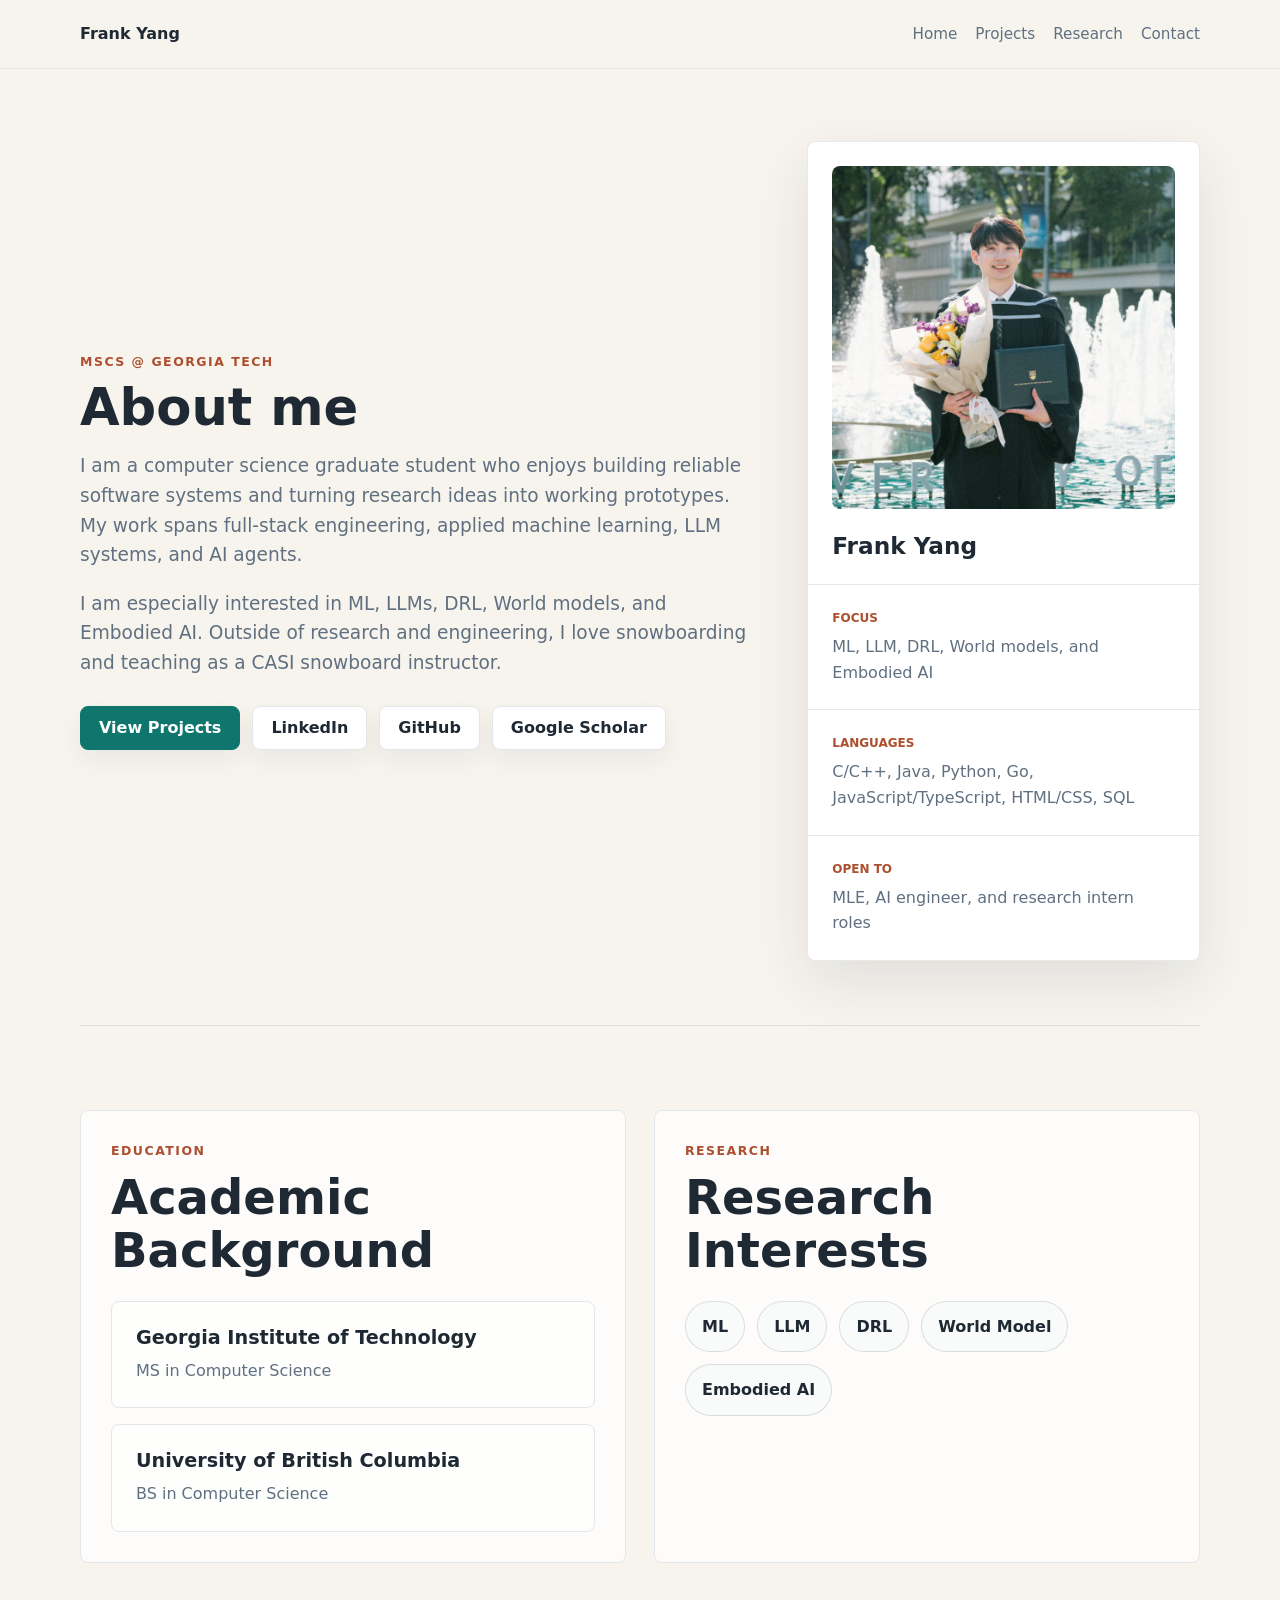
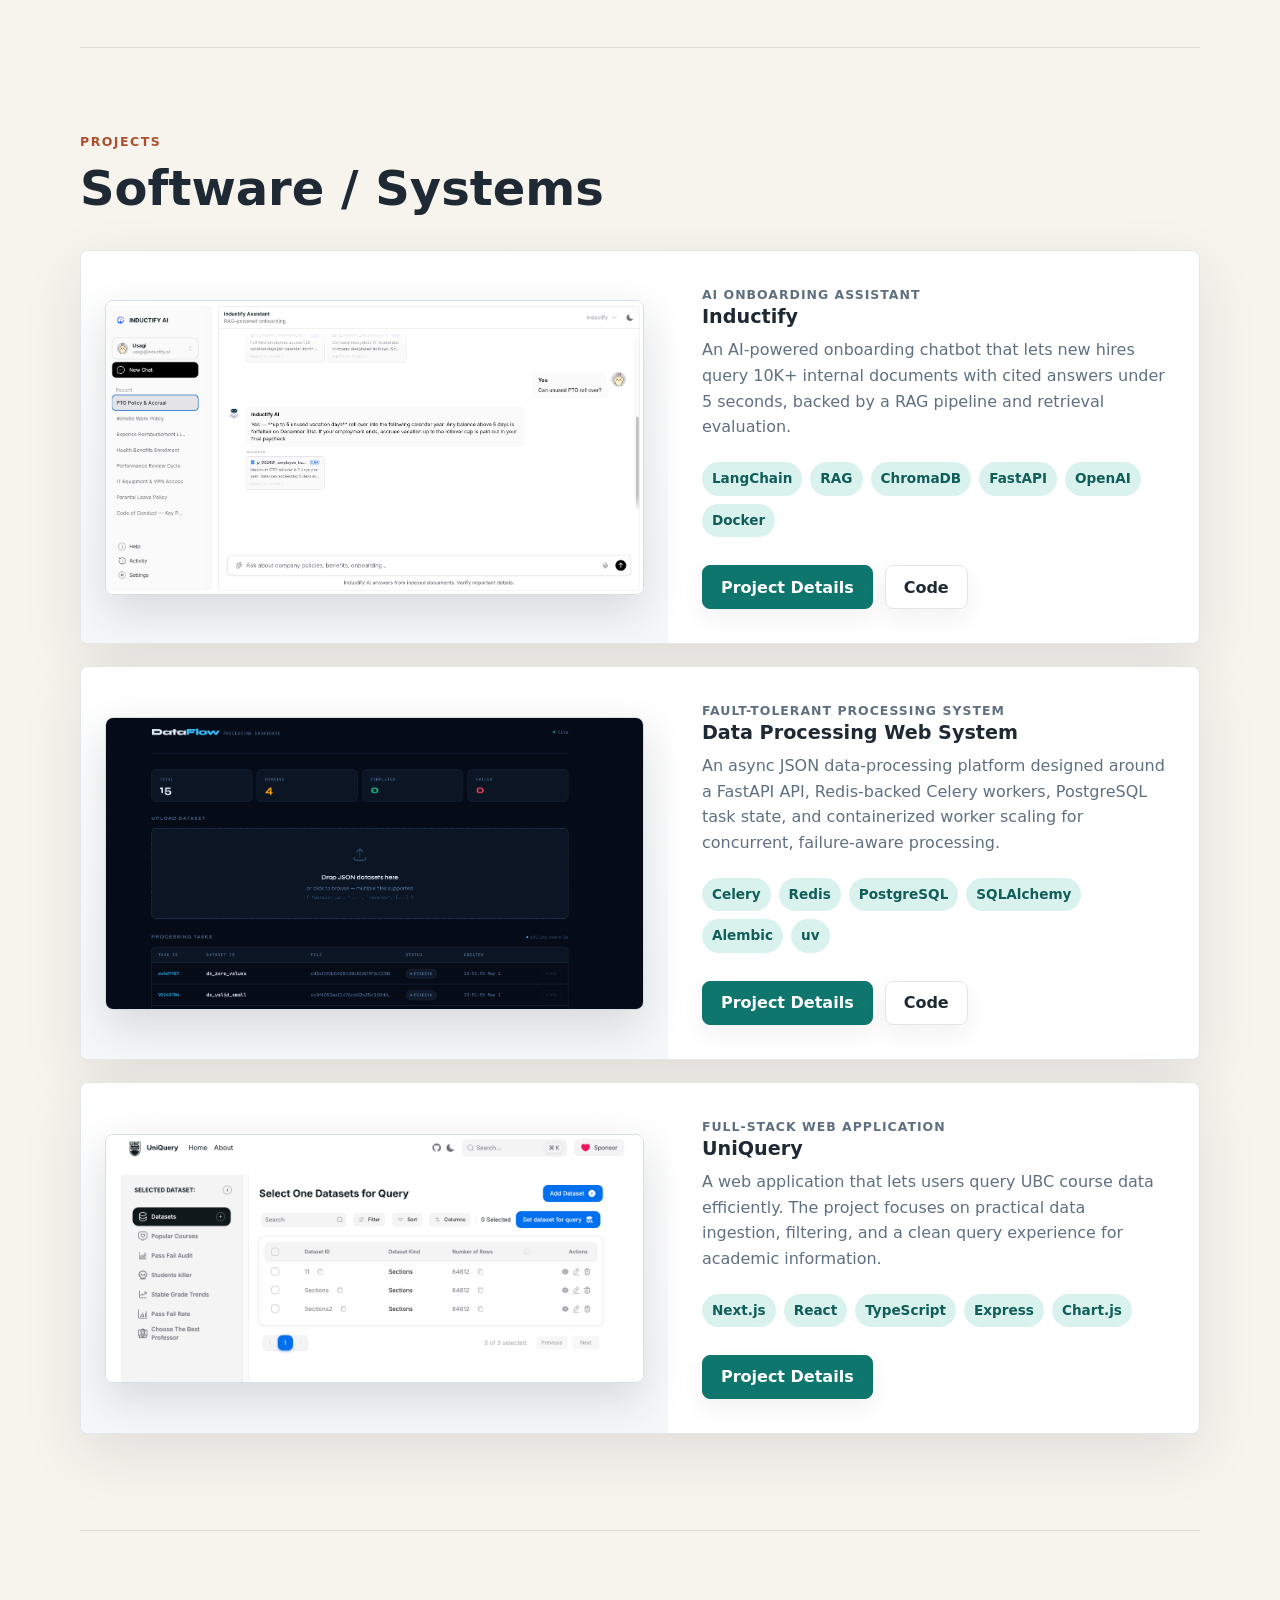
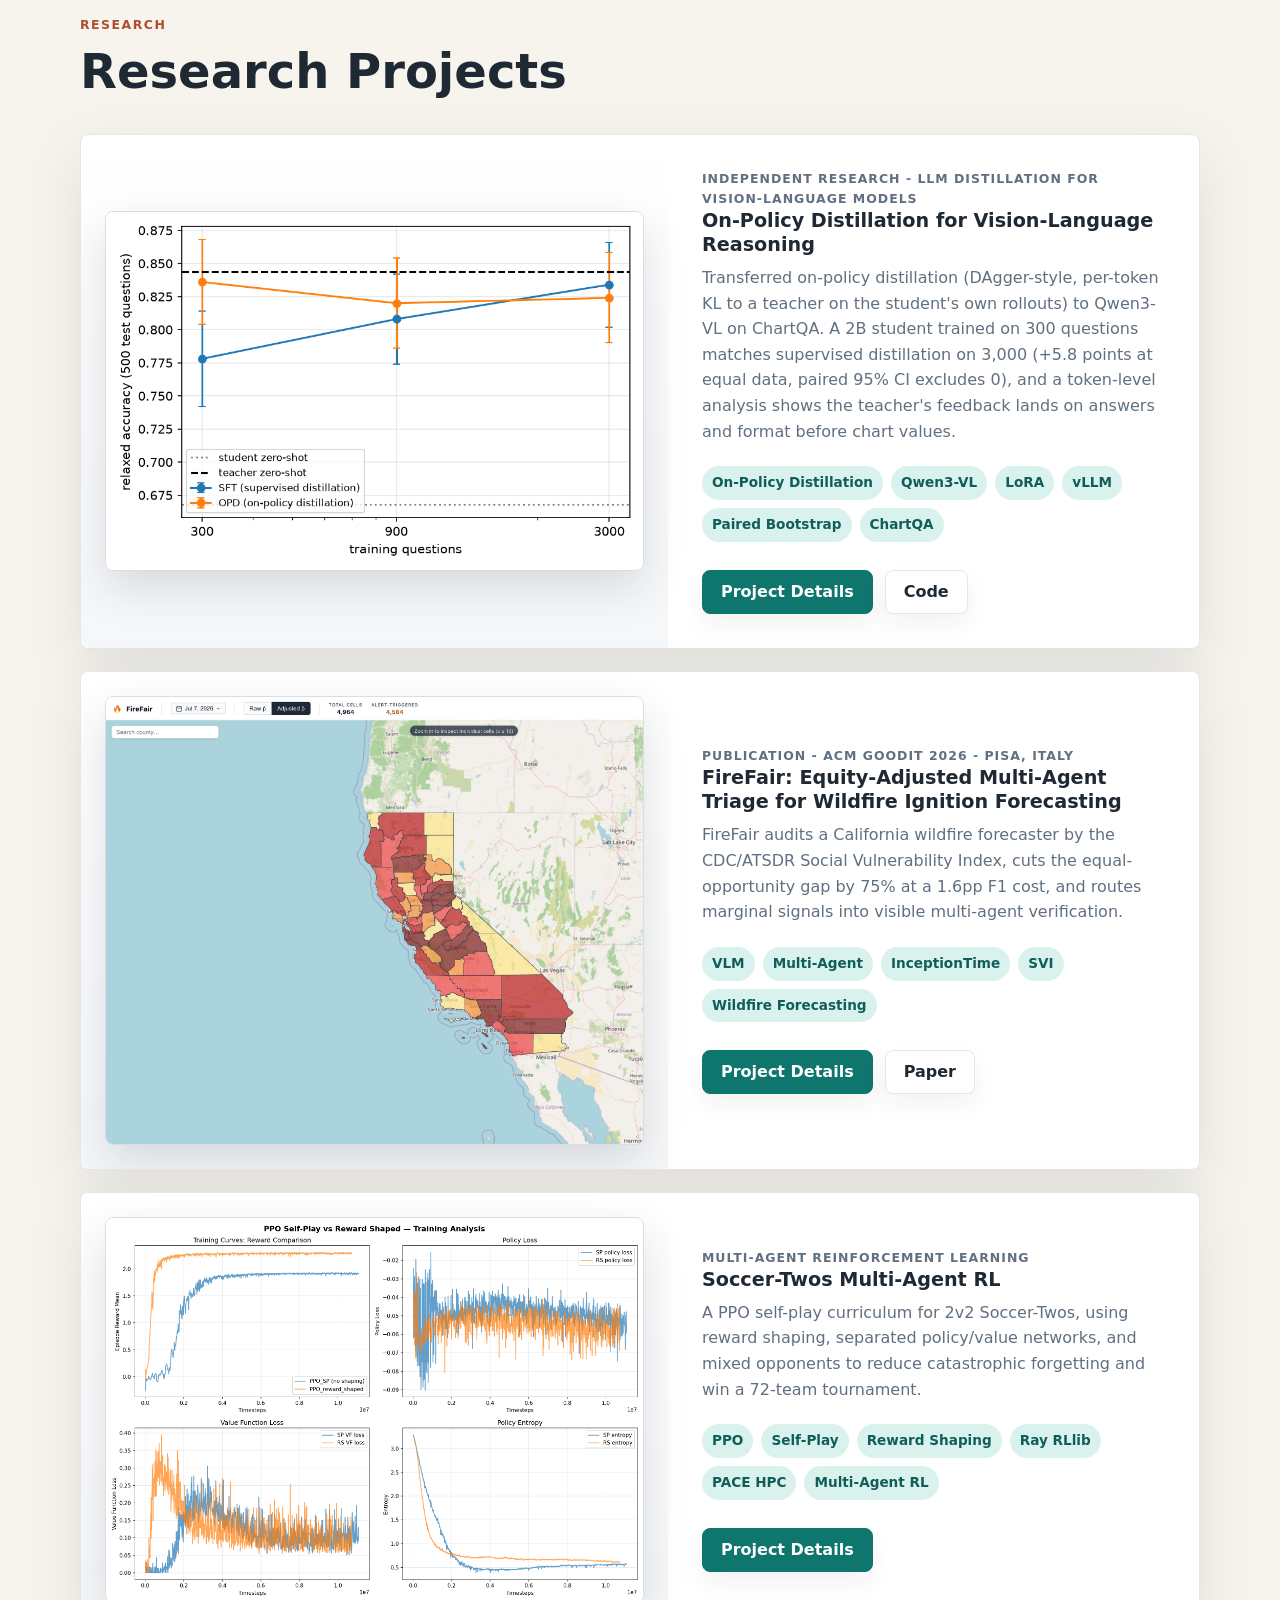
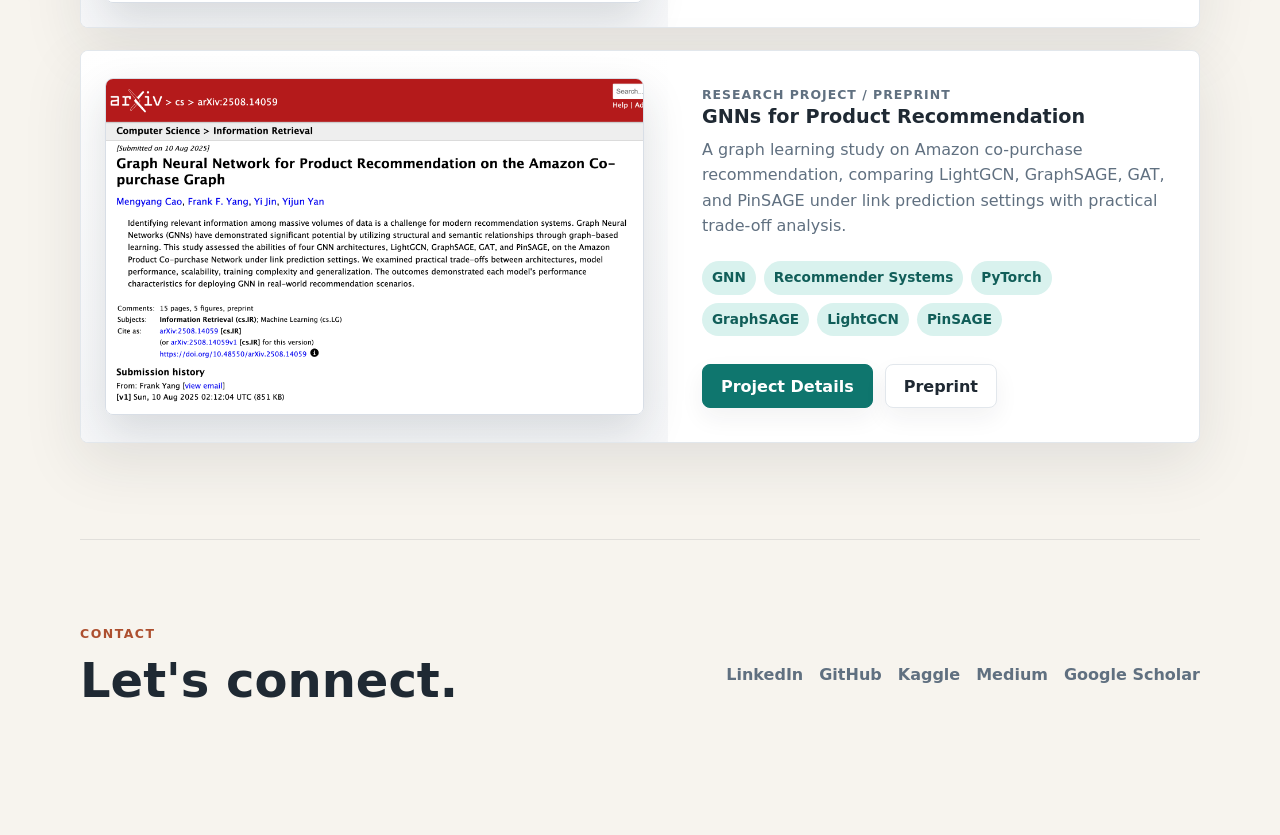
==== index.html @ e2752a64 "Add On-Policy Distillation for Vision-Language Reasoning research card" ====
<!doctype html>
<html lang="en">
  <head>
    <meta charset="utf-8">
    <meta name="viewport" content="width=device-width, initial-scale=1">
    <meta
      name="description"
      content="Frank Yang - Computer Science student, software engineer, and ML/NLP enthusiast."
    >
    <title>Frank Yang</title>
    <link rel="stylesheet" href="styles.css">
  </head>
  <body>
    <header class="site-header">
      <nav class="nav" aria-label="Main navigation">
        <a class="brand" href="#top">Frank Yang</a>
        <div class="nav-links">
          <a href="#top">Home</a>
          <a href="#projects">Projects</a>
          <a href="#research">Research</a>
          <a href="#contact">Contact</a>
        </div>
      </nav>
    </header>

    <main id="top">
      <section class="hero" aria-labelledby="hero-title">
        <div class="hero-copy">
          <p class="eyebrow">MSCS @ Georgia Tech</p>
          <h1 id="hero-title" class="about-title">About me</h1>
          <p class="hero-text">
            I am a computer science graduate student who enjoys building
            reliable software systems and turning research ideas into working
            prototypes. My work spans full-stack engineering, applied machine
            learning, LLM systems, and AI agents.
          </p>
          <p class="hero-text">
            I am especially interested in ML, LLMs, DRL, World models, and
            Embodied AI. Outside of research and engineering, I love
            snowboarding and teaching as a CASI snowboard instructor.
          </p>
          <div class="hero-actions" aria-label="Primary links">
            <a class="button primary" href="#projects">View Projects</a>
            <a class="button" href="https://www.linkedin.com/in/ffy208/">LinkedIn</a>
            <a class="button" href="https://github.com/ffy208">GitHub</a>
            <a class="button" href="https://scholar.google.com/citations?user=ZZki0VgAAAAJ&hl">Google Scholar</a>
          </div>
        </div>
        <aside class="profile-panel" aria-label="Profile summary">
          <div class="avatar-frame">
            <img src="images/avatar.jpg" alt="Portrait of Frank Yang">
          </div>
          <div class="profile-name">Frank Yang</div>
          <dl>
            <div>
              <dt>Focus</dt>
              <dd>ML, LLM, DRL, World models, and Embodied AI</dd>
            </div>
            <div>
              <dt>Languages</dt>
              <dd>C/C++, Java, Python, Go, JavaScript/TypeScript, HTML/CSS, SQL</dd>
            </div>
            <div>
              <dt>Open to</dt>
              <dd>MLE, AI engineer, and research intern roles</dd>
            </div>
          </dl>
        </aside>
      </section>

      <section id="experience" class="section credentials-grid" aria-labelledby="credentials-title">
        <div class="credential-panel">
          <p class="eyebrow">Education</p>
          <h2 id="credentials-title">Academic Background</h2>
          <div class="timeline">
            <article class="timeline-item">
              <div>
                <h3>Georgia Institute of Technology</h3>
                <p>MS in Computer Science</p>
              </div>
            </article>
            <article class="timeline-item">
              <div>
                <h3>University of British Columbia</h3>
                <p>BS in Computer Science</p>
              </div>
            </article>
          </div>
        </div>

        <div class="credential-panel">
          <p class="eyebrow">Research</p>
          <h2>Research Interests</h2>
          <ul class="interest-list" aria-label="Research interests">
            <li>ML</li>
            <li>LLM</li>
            <li>DRL</li>
            <li>World Model</li>
            <li>Embodied AI</li>
          </ul>
        </div>
      </section>

      <section id="projects" class="section projects-section" aria-labelledby="projects-title">
        <div class="section-heading">
          <p class="eyebrow">Projects</p>
          <h2 id="projects-title">Software / Systems</h2>
        </div>

        <div class="project-group">
          <article class="project-card">
            <div class="project-media">
              <img
                src="assets/projects/Inductify/Inductify_2.png"
                alt="Inductify AI assistant answering an employee PTO question with cited sources"
                width="2994"
                height="1638"
              >
            </div>
            <div class="project-content">
              <p class="project-type">AI onboarding assistant</p>
              <h3>Inductify</h3>
              <p>
                An AI-powered onboarding chatbot that lets new hires query 10K+
                internal documents with cited answers under 5 seconds, backed by a
                RAG pipeline and retrieval evaluation.
              </p>
              <ul class="tag-list" aria-label="Technologies used">
                <li>LangChain</li>
                <li>RAG</li>
                <li>ChromaDB</li>
                <li>FastAPI</li>
                <li>OpenAI</li>
                <li>Docker</li>
              </ul>
              <div class="project-links">
                <a class="button primary" href="assets/projects/Inductify/index.html">Project Details</a>
                <a class="button" href="https://github.com/ffy208/Inductify">Code</a>
              </div>
            </div>
          </article>

          <article class="project-card">
            <div class="project-media">
              <img
                src="assets/projects/DataProcessingWebSystem/DataProcessingWebSystem_1.png"
                alt="Data Processing Web System dashboard showing upload and task processing state"
                width="2710"
                height="1470"
              >
            </div>
            <div class="project-content">
              <p class="project-type">Fault-tolerant processing system</p>
              <h3>Data Processing Web System</h3>
              <p>
                An async JSON data-processing platform designed around a
                FastAPI API, Redis-backed Celery workers, PostgreSQL task state,
                and containerized worker scaling for concurrent, failure-aware
                processing.
              </p>
              <ul class="tag-list" aria-label="Technologies used">
                <li>Celery</li>
                <li>Redis</li>
                <li>PostgreSQL</li>
                <li>SQLAlchemy</li>
                <li>Alembic</li>
                <li>uv</li>
              </ul>
              <div class="project-links">
                <a class="button primary" href="assets/projects/DataProcessingWebSystem/index.html">Project Details</a>
                <a class="button" href="https://github.com/ffy208/DataProcessingWebSystem">Code</a>
              </div>
            </div>
          </article>

          <article class="project-card">
            <div class="project-media">
              <img
                src="assets/projects/UniQuery/Uniquery_Select_Dataset.png"
                alt="UniQuery dataset selection screen with sidebar, table, and action controls"
                width="2540"
                height="1168"
              >
            </div>
            <div class="project-content">
              <p class="project-type">Full-stack web application</p>
              <h3>UniQuery</h3>
              <p>
                A web application that lets users query UBC course data
                efficiently. The project focuses on practical data ingestion,
                filtering, and a clean query experience for academic information.
              </p>
              <ul class="tag-list" aria-label="Technologies used">
                <li>Next.js</li>
                <li>React</li>
                <li>TypeScript</li>
                <li>Express</li>
                <li>Chart.js</li>
              </ul>
              <div class="project-links">
                <a class="button primary" href="assets/projects/UniQuery/index.html">Project Details</a>
              </div>
            </div>
          </article>
        </div>
      </section>

      <section id="research" class="section projects-section" aria-labelledby="research-title">
        <div class="section-heading">
          <p class="eyebrow">Research</p>
          <h2 id="research-title">Research Projects</h2>
        </div>

        <div class="project-group">
          <article class="project-card">
            <div class="project-media">
              <img
                src="assets/projects/VLM-OPD/data_efficiency.png"
                alt="Accuracy versus training questions for supervised and on-policy distillation of a vision-language model"
                width="900"
                height="600"
              >
            </div>
            <div class="project-content">
              <p class="project-type">Independent research - LLM distillation for vision-language models</p>
              <h3>On-Policy Distillation for Vision-Language Reasoning</h3>
              <p>
                Transferred on-policy distillation (DAgger-style, per-token KL to
                a teacher on the student's own rollouts) to Qwen3-VL on ChartQA.
                A 2B student trained on 300 questions matches supervised
                distillation on 3,000 (+5.8 points at equal data, paired 95% CI
                excludes 0), and a token-level analysis shows the teacher's
                feedback lands on answers and format before chart values.
              </p>
              <ul class="tag-list" aria-label="Research methods used">
                <li>On-Policy Distillation</li>
                <li>Qwen3-VL</li>
                <li>LoRA</li>
                <li>vLLM</li>
                <li>Paired Bootstrap</li>
                <li>ChartQA</li>
              </ul>
              <div class="project-links">
                <a class="button primary" href="https://ffy208.github.io/On-Policy-Distillation-for-Vision-Language-Reasoning/">Project Details</a>
                <a class="button" href="https://github.com/ffy208/On-Policy-Distillation-for-Vision-Language-Reasoning">Code</a>
              </div>
            </div>
          </article>

          <article class="project-card">
            <div class="project-media">
              <img
                src="assets/projects/FireFair/shot-statewide.webp"
                alt="FireFair statewide California dashboard showing equity-adjusted wildfire ignition risk"
                width="1920"
                height="1600"
              >
            </div>
            <div class="project-content">
              <p class="project-type">Publication - ACM GoodIT 2026 - Pisa, Italy</p>
              <h3>FireFair: Equity-Adjusted Multi-Agent Triage for Wildfire Ignition Forecasting</h3>
              <p>
                FireFair audits a California wildfire forecaster by the
                CDC/ATSDR Social Vulnerability Index, cuts the
                equal-opportunity gap by 75% at a 1.6pp F1 cost, and routes
                marginal signals into visible multi-agent verification.
              </p>
              <ul class="tag-list" aria-label="Research methods used">
                <li>VLM</li>
                <li>Multi-Agent</li>
                <li>InceptionTime</li>
                <li>SVI</li>
                <li>Wildfire Forecasting</li>
              </ul>
              <div class="project-links">
                <a class="button primary" href="https://fire-fair.github.io/">Project Details</a>
                <a class="button" href="https://doi.org/10.1145/3794786.3830751">Paper</a>
              </div>
            </div>
          </article>

          <article class="project-card">
            <div class="project-media">
              <img
                src="assets/projects/Soccer-Twos-RL/training_analysis.png"
                alt="PPO self-play and reward shaping training analysis for Soccer-Twos"
                width="2100"
                height="1500"
              >
            </div>
            <div class="project-content">
              <p class="project-type">Multi-agent reinforcement learning</p>
              <h3>Soccer-Twos Multi-Agent RL</h3>
              <p>
                A PPO self-play curriculum for 2v2 Soccer-Twos, using reward
                shaping, separated policy/value networks, and mixed opponents to
                reduce catastrophic forgetting and win a 72-team tournament.
              </p>
              <ul class="tag-list" aria-label="Research methods used">
                <li>PPO</li>
                <li>Self-Play</li>
                <li>Reward Shaping</li>
                <li>Ray RLlib</li>
                <li>PACE HPC</li>
                <li>Multi-Agent RL</li>
              </ul>
              <div class="project-links">
                <a class="button primary" href="assets/projects/Soccer-Twos-RL/index.html">Project Details</a>
              </div>
            </div>
          </article>

          <article class="project-card">
            <div class="project-media">
              <img
                src="assets/projects/GNN-Recommendation/GNN_arxiv.png"
                alt="arXiv preprint page for GNN product recommendation research"
                width="2986"
                height="1064"
              >
            </div>
            <div class="project-content">
              <p class="project-type">Research project / preprint</p>
              <h3>GNNs for Product Recommendation</h3>
              <p>
                A graph learning study on Amazon co-purchase recommendation,
                comparing LightGCN, GraphSAGE, GAT, and PinSAGE under link
                prediction settings with practical trade-off analysis.
              </p>
              <ul class="tag-list" aria-label="Research methods used">
                <li>GNN</li>
                <li>Recommender Systems</li>
                <li>PyTorch</li>
                <li>GraphSAGE</li>
                <li>LightGCN</li>
                <li>PinSAGE</li>
              </ul>
              <div class="project-links">
                <a class="button primary" href="assets/projects/GNN-Recommendation/index.html">Project Details</a>
                <a class="button" href="https://arxiv.org/abs/2508.14059">Preprint</a>
              </div>
            </div>
          </article>

        </div>
      </section>

      <section id="contact" class="section contact-section" aria-labelledby="contact-title">
        <div>
          <p class="eyebrow">Contact</p>
          <h2 id="contact-title">Let's connect.</h2>
        </div>
        <div class="contact-links">
          <a href="https://www.linkedin.com/in/ffy208/">LinkedIn</a>
          <a href="https://github.com/ffy208">GitHub</a>
          <a href="https://www.kaggle.com/ffy208">Kaggle</a>
          <a href="https://medium.com/@frankyang.cc">Medium</a>
          <a href="https://scholar.google.com/citations?user=ZZki0VgAAAAJ&hl">Google Scholar</a>
        </div>
      </section>
    </main>
  </body>
</html>
---- styles.css ----
:root {
  --bg: #f7f4ee;
  --surface: #ffffff;
  --surface-soft: #f3f5f7;
  --ink: #1f2933;
  --muted: #607080;
  --line: #e2e7ec;
  --accent: #0f766e;
  --accent-dark: #115e59;
  --accent-soft: #d9f2ee;
  --rust: #ad4f2f;
  --shadow: 0 20px 60px rgba(31, 41, 51, 0.1);
}

* {
  box-sizing: border-box;
}

html {
  scroll-behavior: smooth;
}

body {
  margin: 0;
  color: var(--ink);
  background: var(--bg);
  font-family: Inter, ui-sans-serif, system-ui, -apple-system, BlinkMacSystemFont, "Segoe UI", sans-serif;
  line-height: 1.6;
}

a {
  color: inherit;
  text-decoration: none;
}

img {
  display: block;
  max-width: 100%;
}

.site-header {
  position: sticky;
  top: 0;
  z-index: 10;
  border-bottom: 1px solid rgba(31, 41, 51, 0.08);
  background: rgba(247, 244, 238, 0.9);
  backdrop-filter: blur(18px);
}

.nav {
  display: flex;
  align-items: center;
  justify-content: space-between;
  width: min(1120px, calc(100% - 32px));
  min-height: 68px;
  margin: 0 auto;
  gap: 20px;
}

.brand {
  font-weight: 800;
  letter-spacing: 0;
}

.nav-links {
  display: flex;
  flex-wrap: wrap;
  justify-content: flex-end;
  gap: 18px;
  color: var(--muted);
  font-size: 0.95rem;
}

.nav-links a:hover,
.contact-links a:hover {
  color: var(--accent-dark);
}

.hero {
  display: grid;
  grid-template-columns: minmax(0, 1.4fr) minmax(280px, 0.8fr);
  align-items: center;
  gap: 40px;
  width: min(1120px, calc(100% - 32px));
  min-height: calc(100vh - 68px);
  margin: 0 auto;
  padding: 72px 0 64px;
}

.hero-copy {
  max-width: 760px;
}

.eyebrow {
  margin: 0 0 10px;
  color: var(--rust);
  font-size: 0.78rem;
  font-weight: 800;
  letter-spacing: 0.12em;
  text-transform: uppercase;
}

h1,
h2,
h3,
p {
  margin-top: 0;
}

h1 {
  margin-bottom: 22px;
  font-size: clamp(3.5rem, 8vw, 7.5rem);
  line-height: 0.95;
  letter-spacing: 0;
}

.about-title {
  margin-bottom: 18px;
  font-size: clamp(1.9rem, 4vw, 3.2rem);
  line-height: 1;
}

h2 {
  margin-bottom: 18px;
  font-size: clamp(1.8rem, 4vw, 3rem);
  line-height: 1.1;
  letter-spacing: 0;
}

h3 {
  margin-bottom: 8px;
  font-size: 1.2rem;
  line-height: 1.25;
}

.hero-text {
  max-width: 680px;
  color: var(--muted);
  font-size: 1.16rem;
}

.hero-actions,
.project-links {
  display: flex;
  flex-wrap: wrap;
  gap: 12px;
  margin-top: 28px;
}

.button {
  display: inline-flex;
  align-items: center;
  justify-content: center;
  min-height: 44px;
  padding: 0 18px;
  border: 1px solid var(--line);
  border-radius: 8px;
  background: var(--surface);
  color: var(--ink);
  font-weight: 700;
  box-shadow: 0 10px 24px rgba(31, 41, 51, 0.06);
}

.button:hover {
  border-color: var(--accent);
}

.button.primary {
  border-color: var(--accent);
  background: var(--accent);
  color: #ffffff;
}

.button.primary:hover {
  background: var(--accent-dark);
}

.profile-panel {
  overflow: hidden;
  border: 1px solid rgba(31, 41, 51, 0.1);
  border-radius: 8px;
  background: var(--surface);
  box-shadow: var(--shadow);
}

.avatar-frame {
  padding: 24px 24px 0;
}

.avatar-frame img {
  width: 100%;
  aspect-ratio: 1 / 1;
  border-radius: 8px;
  object-fit: cover;
  object-position: center;
}

.profile-name {
  padding: 18px 24px 20px;
  color: var(--ink);
  font-size: 1.45rem;
  font-weight: 900;
  letter-spacing: 0;
  border-bottom: 1px solid var(--line);
}

.profile-panel dl {
  margin: 0;
}

.profile-panel dl > div {
  padding: 24px;
  border-bottom: 1px solid var(--line);
}

.profile-panel dl > div:last-child {
  border-bottom: 0;
}

.profile-panel dt {
  margin-bottom: 6px;
  color: var(--rust);
  font-size: 0.75rem;
  font-weight: 800;
  text-transform: uppercase;
}

.profile-panel dd {
  margin: 0;
  color: var(--muted);
}

.section {
  width: min(1120px, calc(100% - 32px));
  margin: 0 auto;
  padding: 84px 0;
  border-top: 1px solid rgba(31, 41, 51, 0.1);
}

.section-heading {
  max-width: 780px;
  margin-bottom: 34px;
}

.section-body {
  display: grid;
  grid-template-columns: repeat(2, minmax(0, 1fr));
  gap: 28px;
  color: var(--muted);
  font-size: 1.04rem;
}

.split {
  display: grid;
  grid-template-columns: 0.8fr 1.2fr;
  gap: 42px;
}

.credentials-grid {
  display: grid;
  grid-template-columns: repeat(2, minmax(0, 1fr));
  gap: 28px;
  align-items: stretch;
}

.credential-panel {
  padding: 30px;
  border: 1px solid var(--line);
  border-radius: 8px;
  background: rgba(255, 255, 255, 0.72);
}

.credential-panel h2 {
  margin-bottom: 24px;
}

.timeline,
.interest-grid {
  display: grid;
  gap: 16px;
}

.interest-list {
  display: flex;
  flex-wrap: wrap;
  gap: 12px;
  padding: 0;
  margin: 0;
  list-style: none;
}

.interest-list li {
  padding: 12px 16px;
  border: 1px solid rgba(31, 41, 51, 0.14);
  border-radius: 999px;
  color: var(--ink);
  background: rgba(248, 250, 252, 0.78);
  font-weight: 700;
}

.timeline-item,
.interest-grid article {
  padding: 24px;
  border: 1px solid var(--line);
  border-radius: 8px;
  background: rgba(255, 255, 255, 0.64);
}

.timeline-item {
  display: flex;
  align-items: flex-start;
  justify-content: space-between;
  gap: 20px;
}

.timeline-item p,
.interest-grid p,
.project-content p {
  margin-bottom: 0;
  color: var(--muted);
}

.timeline-item a {
  color: var(--accent-dark);
  font-weight: 700;
  white-space: nowrap;
}

.projects-section {
  padding-bottom: 96px;
}

.project-group {
  margin-top: 36px;
}

.project-group:first-of-type {
  margin-top: 0;
}

.project-group-title {
  margin: 0 0 14px;
  color: var(--ink);
  font-size: 0.92rem;
  font-weight: 900;
  letter-spacing: 0.08em;
  text-transform: uppercase;
}

.project-card {
  display: grid;
  grid-template-columns: minmax(0, 1.05fr) minmax(280px, 0.95fr);
  overflow: hidden;
  margin-top: 22px;
  border: 1px solid var(--line);
  border-radius: 8px;
  background: var(--surface);
  box-shadow: var(--shadow);
}

.project-card.muted {
  box-shadow: none;
}

.project-media {
  display: grid;
  place-items: center;
  min-height: 320px;
  padding: 24px;
  background:
    linear-gradient(180deg, #ffffff 0%, #f6f7f9 100%);
}

.project-media img {
  width: 100%;
  height: auto;
  border: 1px solid #d8dee6;
  border-radius: 8px;
  box-shadow: 0 18px 44px rgba(31, 41, 51, 0.14);
}

.project-media.placeholder {
  display: grid;
  place-items: center;
  min-height: 280px;
  color: var(--muted);
  font-weight: 800;
}

.project-content {
  display: flex;
  flex-direction: column;
  justify-content: center;
  padding: 34px;
}

.project-type {
  margin-bottom: 8px;
  color: var(--rust);
  font-size: 0.78rem;
  font-weight: 800;
  letter-spacing: 0.08em;
  text-transform: uppercase;
}

.tag-list {
  display: flex;
  flex-wrap: wrap;
  gap: 8px;
  padding: 0;
  margin: 22px 0 0;
  list-style: none;
}

.tag-list li {
  padding: 6px 10px;
  border-radius: 999px;
  background: var(--accent-soft);
  color: var(--accent-dark);
  font-size: 0.85rem;
  font-weight: 700;
}

.contact-section {
  display: flex;
  align-items: center;
  justify-content: space-between;
  gap: 32px;
  padding-bottom: 110px;
}

.contact-links {
  display: flex;
  flex-wrap: wrap;
  justify-content: flex-end;
  gap: 16px;
  color: var(--muted);
  font-weight: 800;
}

@media (max-width: 820px) {
  .nav {
    align-items: flex-start;
    flex-direction: column;
    padding: 16px 0;
  }

  .nav-links {
    justify-content: flex-start;
  }

  .hero,
  .split,
  .credentials-grid,
  .project-card,
  .section-body {
    grid-template-columns: 1fr;
  }

  .hero {
    min-height: auto;
    padding-top: 56px;
  }

  h1 {
    font-size: clamp(3rem, 18vw, 5rem);
  }

  .timeline-item,
  .contact-section {
    align-items: flex-start;
    flex-direction: column;
  }

  .timeline-item a {
    white-space: normal;
  }

  .contact-links {
    justify-content: flex-start;
  }
}

@media (max-width: 520px) {
  .hero-actions,
  .project-links {
    flex-direction: column;
  }

  .button {
    width: 100%;
  }

  .section {
    padding: 64px 0;
  }

  .project-content {
    padding: 24px;
  }
}
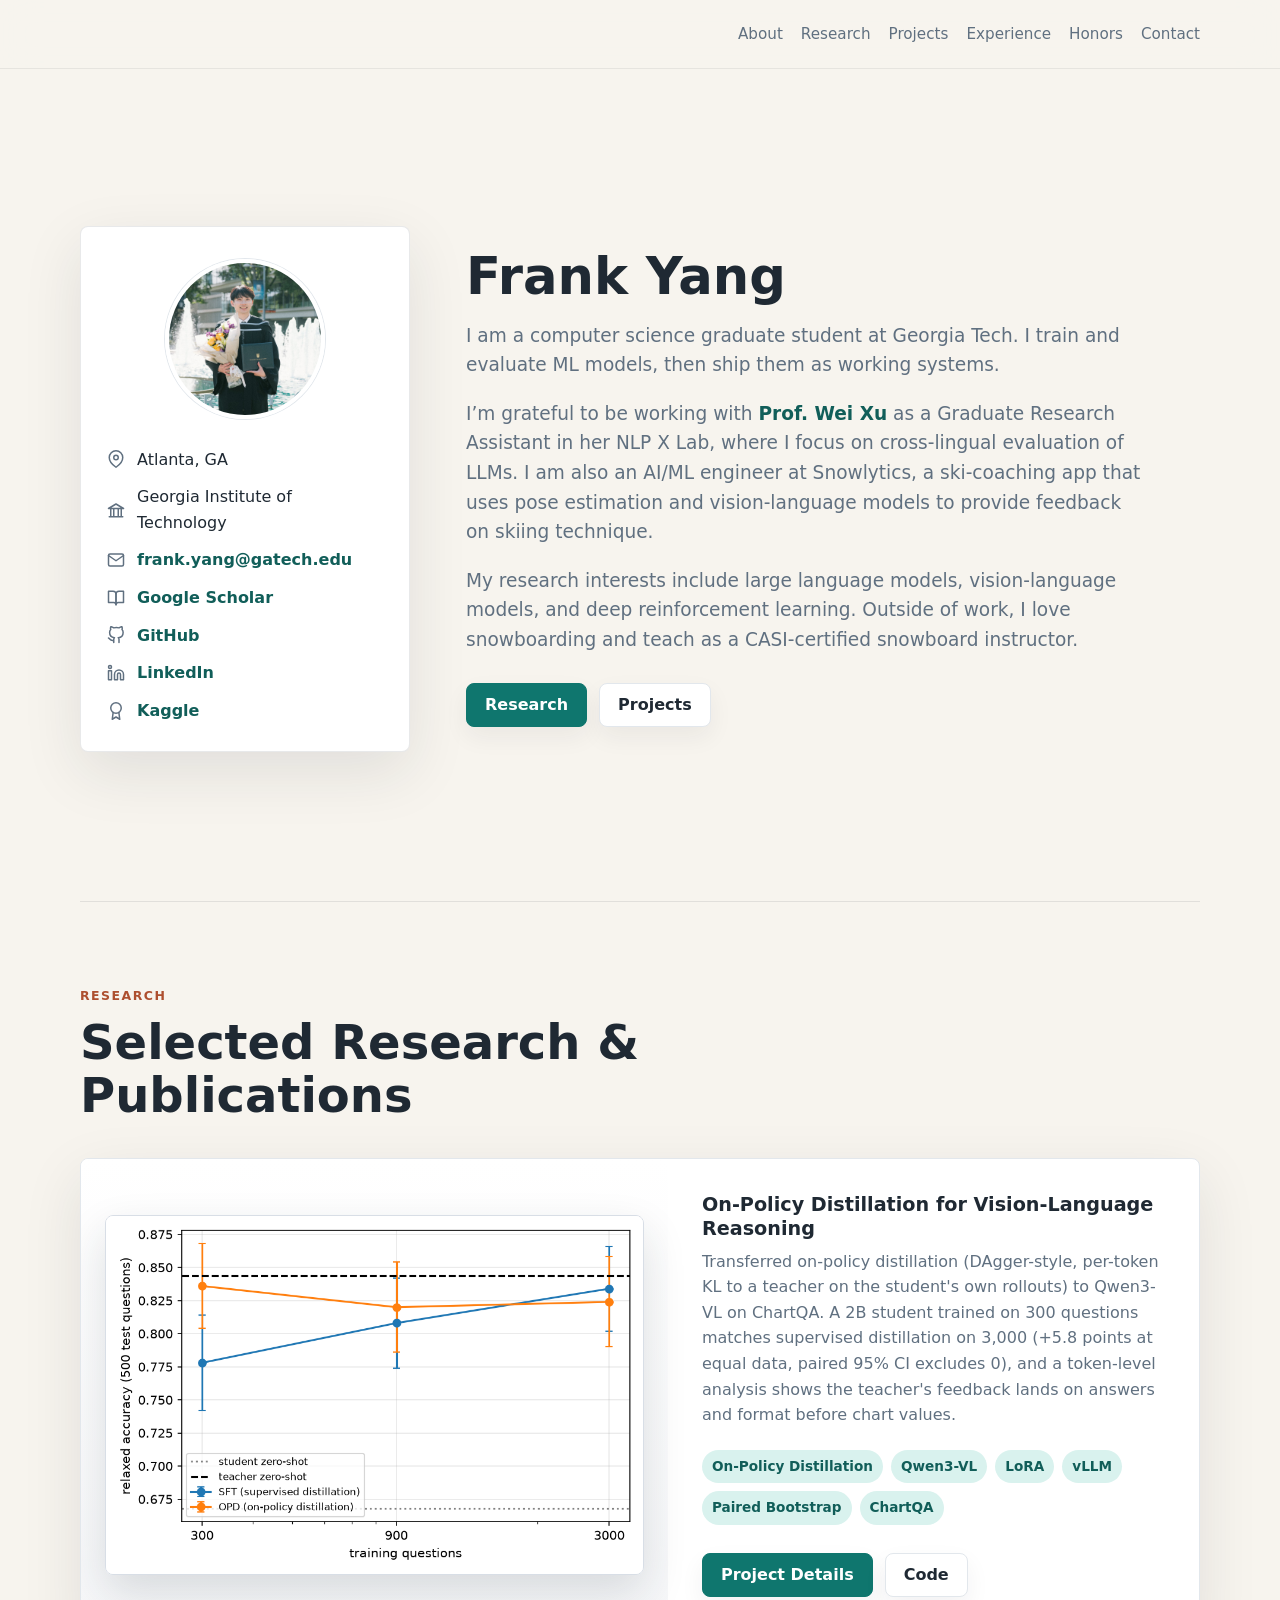
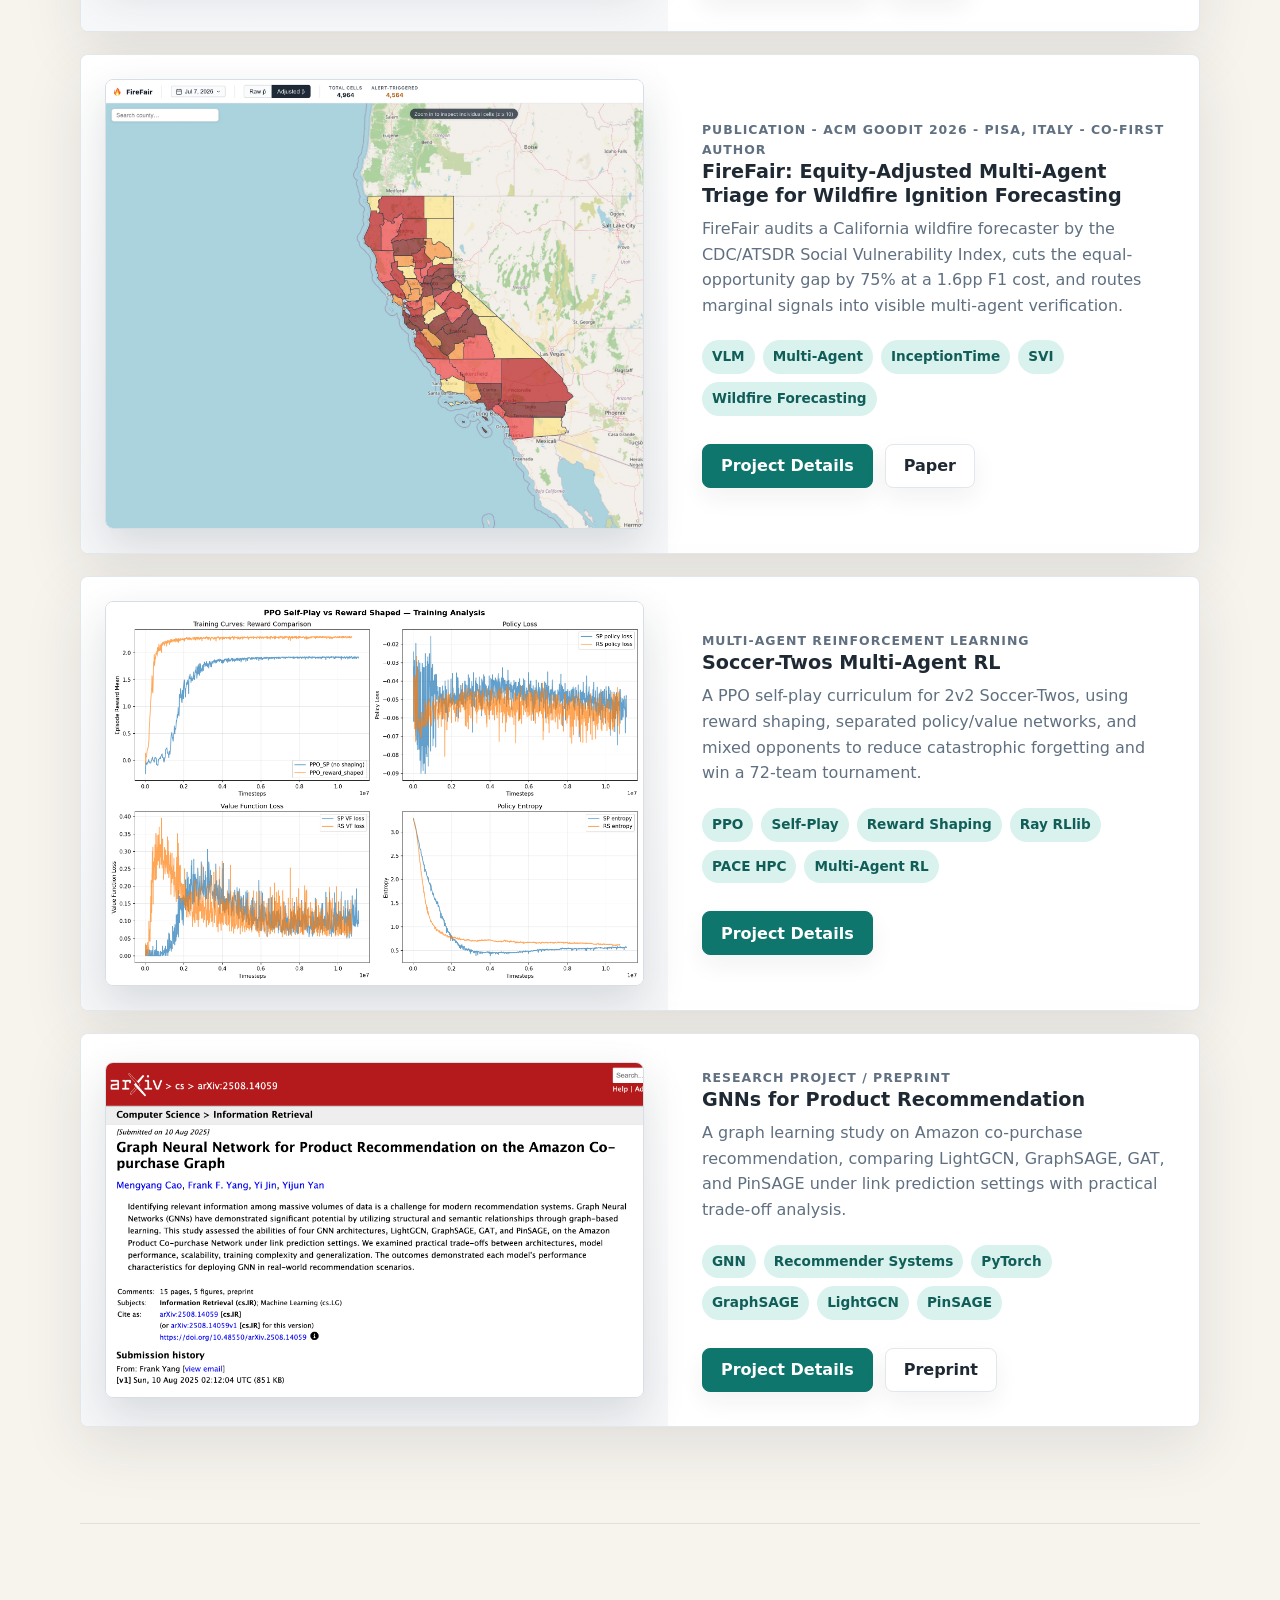
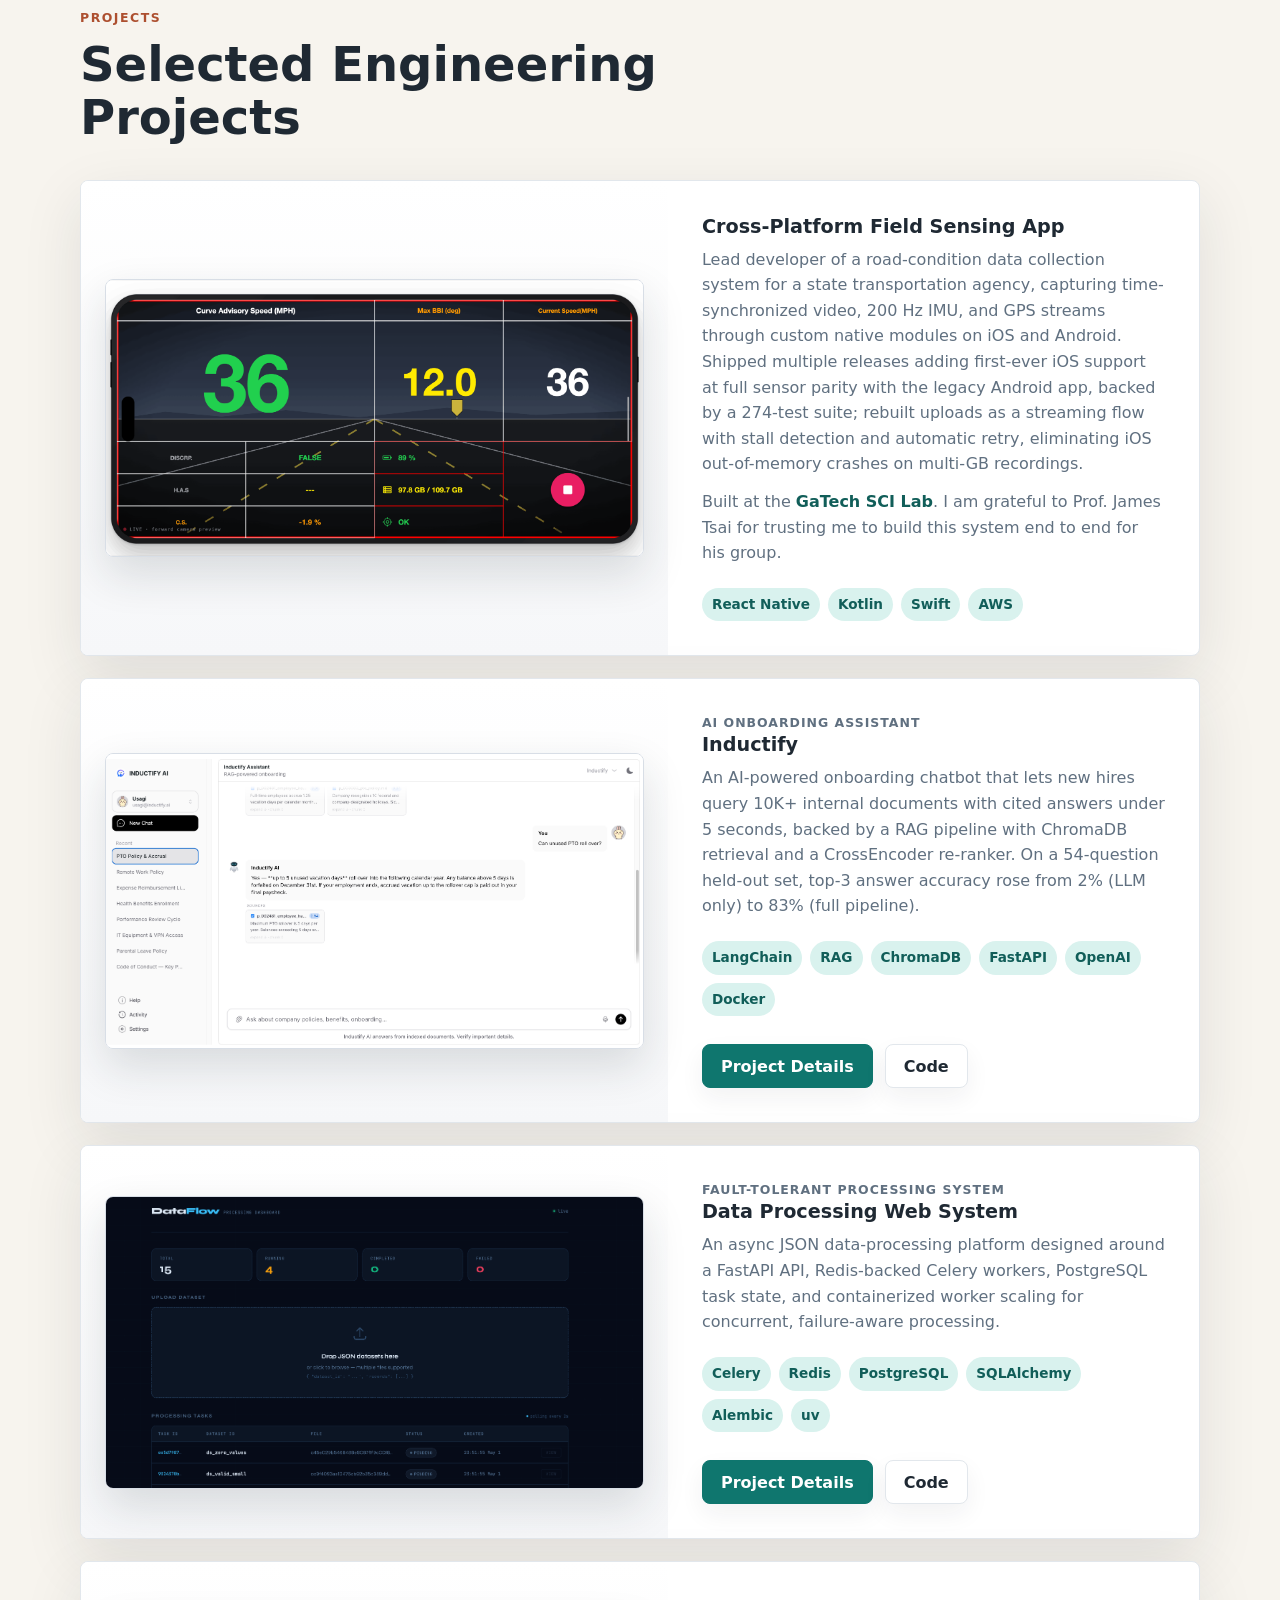
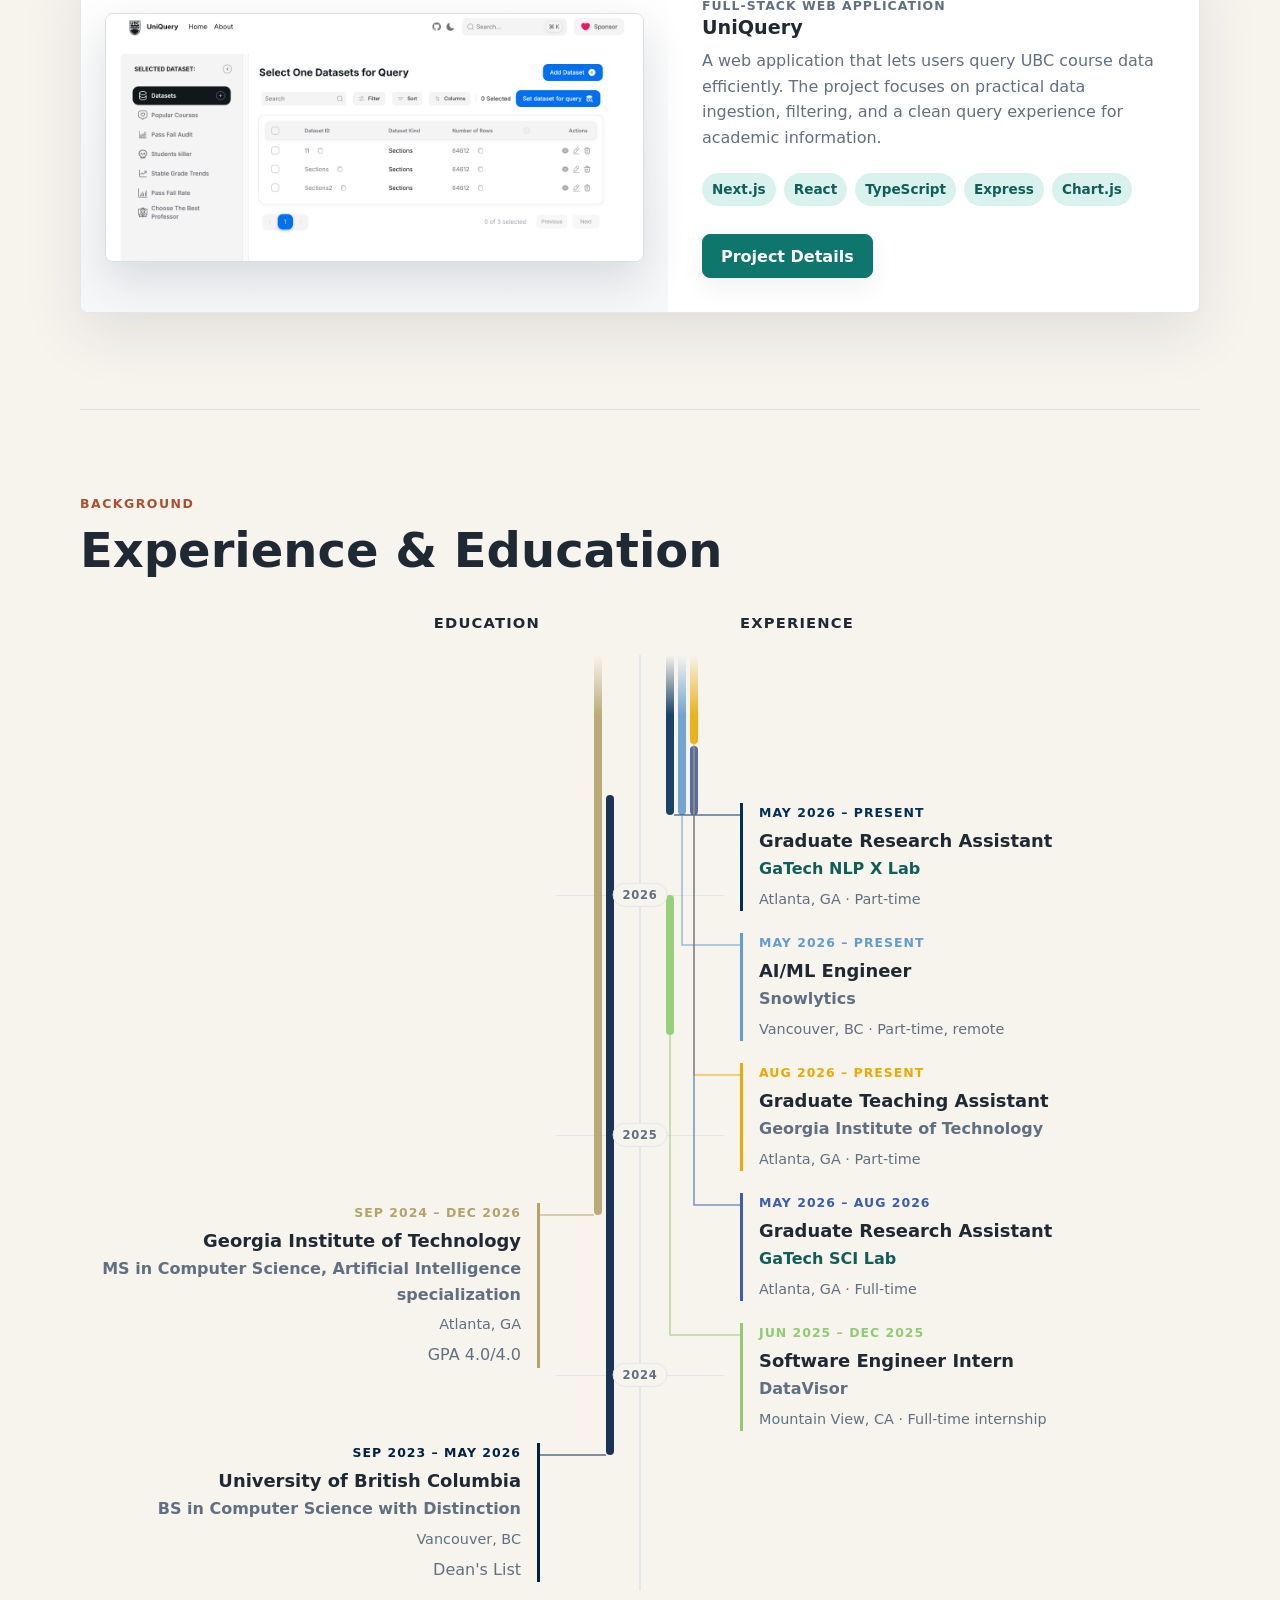
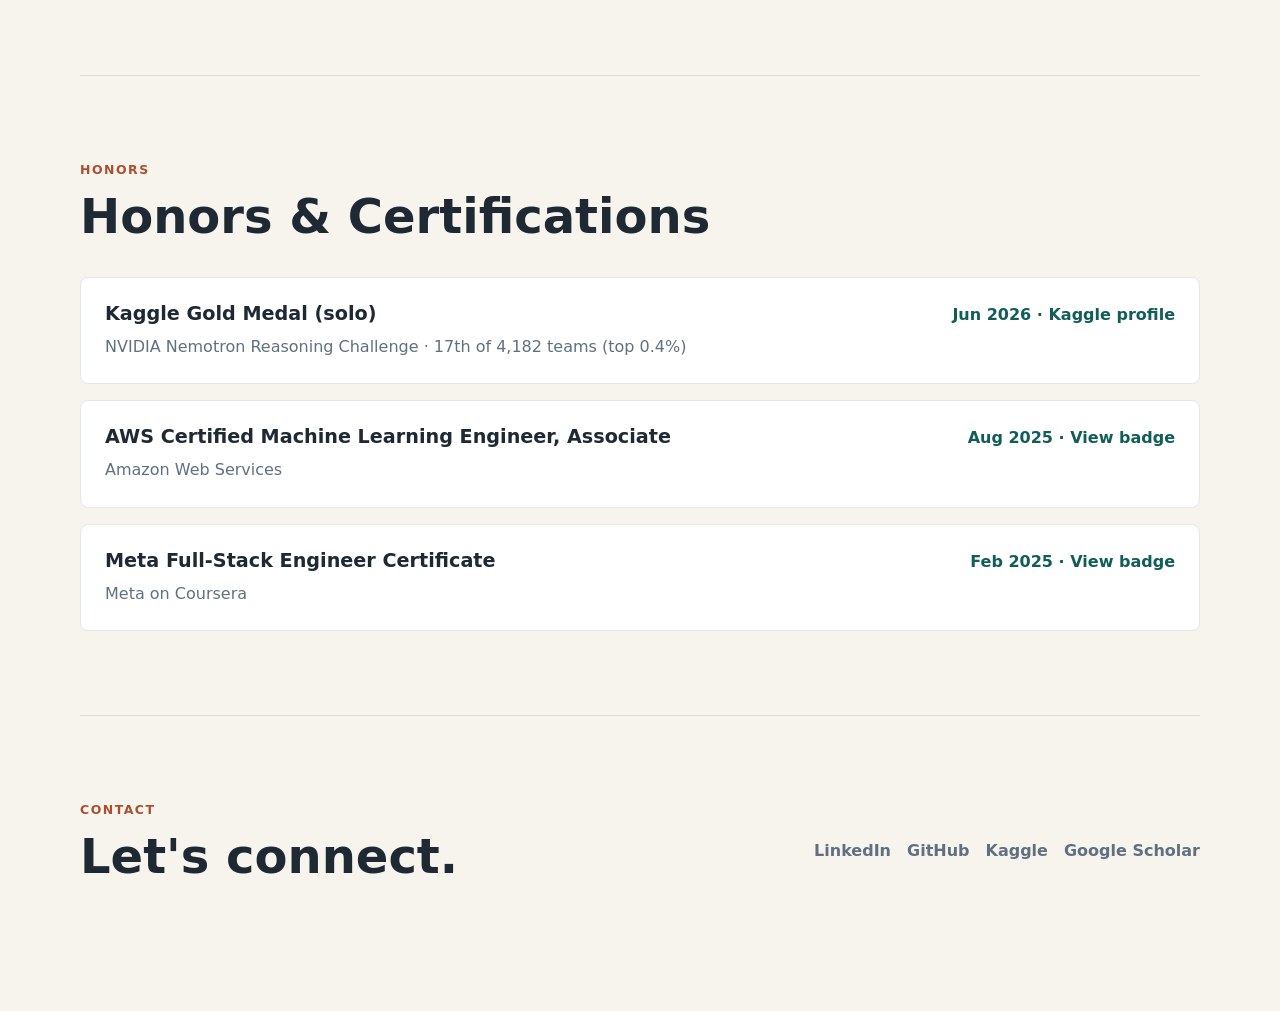
==== commit 8817a745: "feat(site): restructure homepage with experience timeline and new sections - Reorder sections: About" ====
--- a/index.html
+++ b/index.html
@@ -5,7 +5,7 @@
     <meta name="viewport" content="width=device-width, initial-scale=1">
     <meta
       name="description"
-      content="Frank Yang - Computer Science student, software engineer, and ML/NLP enthusiast."
+      content="Frank Yang - MS CS student at Georgia Tech working on LLM evaluation, vision-language models, and ML systems."
     >
     <title>Frank Yang</title>
     <link rel="stylesheet" href="styles.css">
@@ -13,11 +13,12 @@
   <body>
     <header class="site-header">
       <nav class="nav" aria-label="Main navigation">
-        <a class="brand" href="#top">Frank Yang</a>
         <div class="nav-links">
-          <a href="#top">Home</a>
+          <a href="#top">About</a>
+          <a href="#research">Research</a>
           <a href="#projects">Projects</a>
-          <a href="#research">Research</a>
+          <a href="#experience">Experience</a>
+          <a href="#honors">Honors</a>
           <a href="#contact">Contact</a>
         </div>
       </nav>
@@ -26,88 +27,228 @@
     <main id="top">
       <section class="hero" aria-labelledby="hero-title">
         <div class="hero-copy">
-          <p class="eyebrow">MSCS @ Georgia Tech</p>
-          <h1 id="hero-title" class="about-title">About me</h1>
+          <!-- <p class="eyebrow">MSCS @ Georgia Tech </p> -->
+          <h1 id="hero-title" class="about-title">Frank Yang</h1>
           <p class="hero-text">
-            I am a computer science graduate student who enjoys building
-            reliable software systems and turning research ideas into working
-            prototypes. My work spans full-stack engineering, applied machine
-            learning, LLM systems, and AI agents.
+            I am a computer science graduate student at Georgia Tech. I train
+            and evaluate ML models, then ship them as working systems.
           </p>
           <p class="hero-text">
-            I am especially interested in ML, LLMs, DRL, World models, and
-            Embodied AI. Outside of research and engineering, I love
-            snowboarding and teaching as a CASI snowboard instructor.
+            I&rsquo;m grateful to be working with
+            <a href="https://cocoxu.github.io/">Prof. Wei Xu</a> as a Graduate
+            Research Assistant in her NLP X Lab, where I focus on cross-lingual
+            evaluation of LLMs. I am also an AI/ML engineer at Snowlytics, a
+            ski-coaching app that uses pose estimation and vision-language
+            models to provide feedback on skiing technique.
+          </p>
+          <p class="hero-text">
+            My research interests include large language models,
+            vision-language models, and deep reinforcement learning. Outside of
+            work, I love snowboarding and teach as a CASI-certified snowboard
+            instructor.
           </p>
           <div class="hero-actions" aria-label="Primary links">
-            <a class="button primary" href="#projects">View Projects</a>
-            <a class="button" href="https://www.linkedin.com/in/ffy208/">LinkedIn</a>
-            <a class="button" href="https://github.com/ffy208">GitHub</a>
-            <a class="button" href="https://scholar.google.com/citations?user=ZZki0VgAAAAJ&hl">Google Scholar</a>
+            <a class="button primary" href="#research">Research</a>
+            <a class="button" href="#projects">Projects</a>
           </div>
         </div>
         <aside class="profile-panel" aria-label="Profile summary">
           <div class="avatar-frame">
             <img src="images/avatar.jpg" alt="Portrait of Frank Yang">
           </div>
-          <div class="profile-name">Frank Yang</div>
-          <dl>
-            <div>
-              <dt>Focus</dt>
-              <dd>ML, LLM, DRL, World models, and Embodied AI</dd>
-            </div>
-            <div>
-              <dt>Languages</dt>
-              <dd>C/C++, Java, Python, Go, JavaScript/TypeScript, HTML/CSS, SQL</dd>
-            </div>
-            <div>
-              <dt>Open to</dt>
-              <dd>MLE, AI engineer, and research intern roles</dd>
-            </div>
-          </dl>
+          <ul class="profile-links">
+            <li><svg class="icon" viewBox="0 0 24 24" aria-hidden="true"><path d="M21 10c0 7-9 13-9 13s-9-6-9-13a9 9 0 0 1 18 0z"/><circle cx="12" cy="10" r="3"/></svg><span>Atlanta, GA</span></li>
+            <li><svg class="icon" viewBox="0 0 24 24" aria-hidden="true"><path d="M3 21h18M5 21V10M9 21V10M15 21V10M19 21V10M2 10l10-6 10 6z"/></svg><span>Georgia Institute of Technology</span></li>
+            <li><svg class="icon" viewBox="0 0 24 24" aria-hidden="true"><path d="M4 4h16c1.1 0 2 .9 2 2v12c0 1.1-.9 2-2 2H4c-1.1 0-2-.9-2-2V6c0-1.1.9-2 2-2z"/><path d="M22 6l-10 7L2 6"/></svg><a href="mailto:frank.yang@gatech.edu">frank.yang@gatech.edu</a></li>
+            <li><svg class="icon" viewBox="0 0 24 24" aria-hidden="true"><path d="M2 3h6a4 4 0 0 1 4 4v14a3 3 0 0 0-3-3H2z"/><path d="M22 3h-6a4 4 0 0 0-4 4v14a3 3 0 0 1 3-3h7z"/></svg><a href="https://scholar.google.com/citations?user=ZZki0VgAAAAJ&amp;hl">Google Scholar</a></li>
+            <li><svg class="icon" viewBox="0 0 24 24" aria-hidden="true"><path d="M9 19c-5 1.5-5-2.5-7-3m14 6v-3.87a3.37 3.37 0 0 0-.94-2.61c3.14-.35 6.44-1.54 6.44-7A5.44 5.44 0 0 0 20 4.77 5.07 5.07 0 0 0 19.91 1S18.73.65 16 2.48a13.38 13.38 0 0 0-7 0C6.27.65 5.09 1 5.09 1A5.07 5.07 0 0 0 5 4.77a5.44 5.44 0 0 0-1.5 3.78c0 5.42 3.3 6.61 6.44 7A3.37 3.37 0 0 0 9 18.13V22"/></svg><a href="https://github.com/ffy208">GitHub</a></li>
+            <li><svg class="icon" viewBox="0 0 24 24" aria-hidden="true"><path d="M16 8a6 6 0 0 1 6 6v7h-4v-7a2 2 0 0 0-2-2 2 2 0 0 0-2 2v7h-4v-7a6 6 0 0 1 6-6z"/><rect x="2" y="9" width="4" height="12"/><circle cx="4" cy="4" r="2"/></svg><a href="https://www.linkedin.com/in/ffy208/">LinkedIn</a></li>
+            <li><svg class="icon" viewBox="0 0 24 24" aria-hidden="true"><circle cx="12" cy="8" r="7"/><path d="M8.21 13.89L7 23l5-3 5 3-1.21-9.11"/></svg><a href="https://www.kaggle.com/ffy208">Kaggle</a></li>
+          </ul>
         </aside>
       </section>
 
-      <section id="experience" class="section credentials-grid" aria-labelledby="credentials-title">
-        <div class="credential-panel">
-          <p class="eyebrow">Education</p>
-          <h2 id="credentials-title">Academic Background</h2>
-          <div class="timeline">
-            <article class="timeline-item">
-              <div>
-                <h3>Georgia Institute of Technology</h3>
-                <p>MS in Computer Science</p>
-              </div>
-            </article>
-            <article class="timeline-item">
-              <div>
-                <h3>University of British Columbia</h3>
-                <p>BS in Computer Science</p>
-              </div>
-            </article>
-          </div>
-        </div>
-
-        <div class="credential-panel">
+      <section id="research" class="section projects-section" aria-labelledby="research-title">
+        <div class="section-heading">
           <p class="eyebrow">Research</p>
-          <h2>Research Interests</h2>
-          <ul class="interest-list" aria-label="Research interests">
-            <li>ML</li>
-            <li>LLM</li>
-            <li>DRL</li>
-            <li>World Model</li>
-            <li>Embodied AI</li>
-          </ul>
+          <h2 id="research-title">Selected Research &amp; Publications</h2>
+        </div>
+
+        <div class="project-group">
+          <article class="project-card">
+            <div class="project-media">
+              <img
+                src="assets/projects/VLM-OPD/data_efficiency.png"
+                alt="Accuracy versus training questions for supervised and on-policy distillation of a vision-language model"
+                width="900"
+                height="600"
+              >
+            </div>
+            <div class="project-content">
+              <h3>On-Policy Distillation for Vision-Language Reasoning</h3>
+              <p>
+                Transferred on-policy distillation (DAgger-style, per-token KL to
+                a teacher on the student's own rollouts) to Qwen3-VL on ChartQA.
+                A 2B student trained on 300 questions matches supervised
+                distillation on 3,000 (+5.8 points at equal data, paired 95% CI
+                excludes 0), and a token-level analysis shows the teacher's
+                feedback lands on answers and format before chart values.
+              </p>
+              <ul class="tag-list" aria-label="Research methods used">
+                <li>On-Policy Distillation</li>
+                <li>Qwen3-VL</li>
+                <li>LoRA</li>
+                <li>vLLM</li>
+                <li>Paired Bootstrap</li>
+                <li>ChartQA</li>
+              </ul>
+              <div class="project-links">
+                <a class="button primary" href="https://ffy208.github.io/On-Policy-Distillation-for-Vision-Language-Reasoning/">Project Details</a>
+                <a class="button" href="https://github.com/ffy208/On-Policy-Distillation-for-Vision-Language-Reasoning">Code</a>
+              </div>
+            </div>
+          </article>
+
+          <article class="project-card">
+            <div class="project-media">
+              <img
+                src="assets/projects/FireFair/shot-statewide.webp"
+                alt="FireFair statewide California dashboard showing equity-adjusted wildfire ignition risk"
+                width="1920"
+                height="1600"
+              >
+            </div>
+            <div class="project-content">
+              <p class="project-type">Publication - ACM GoodIT 2026 - Pisa, Italy - Co-first author</p>
+              <h3>FireFair: Equity-Adjusted Multi-Agent Triage for Wildfire Ignition Forecasting</h3>
+              <p>
+                FireFair audits a California wildfire forecaster by the
+                CDC/ATSDR Social Vulnerability Index, cuts the
+                equal-opportunity gap by 75% at a 1.6pp F1 cost, and routes
+                marginal signals into visible multi-agent verification.
+              </p>
+              <ul class="tag-list" aria-label="Research methods used">
+                <li>VLM</li>
+                <li>Multi-Agent</li>
+                <li>InceptionTime</li>
+                <li>SVI</li>
+                <li>Wildfire Forecasting</li>
+              </ul>
+              <div class="project-links">
+                <a class="button primary" href="https://fire-fair.github.io/">Project Details</a>
+                <a class="button" href="https://doi.org/10.1145/3794786.3830751">Paper</a>
+              </div>
+            </div>
+          </article>
+
+          <article class="project-card">
+            <div class="project-media">
+              <img
+                src="assets/projects/Soccer-Twos-RL/training_analysis.png"
+                alt="PPO self-play and reward shaping training analysis for Soccer-Twos"
+                width="2100"
+                height="1500"
+              >
+            </div>
+            <div class="project-content">
+              <p class="project-type">Multi-agent reinforcement learning</p>
+              <h3>Soccer-Twos Multi-Agent RL</h3>
+              <p>
+                A PPO self-play curriculum for 2v2 Soccer-Twos, using reward
+                shaping, separated policy/value networks, and mixed opponents to
+                reduce catastrophic forgetting and win a 72-team tournament.
+              </p>
+              <ul class="tag-list" aria-label="Research methods used">
+                <li>PPO</li>
+                <li>Self-Play</li>
+                <li>Reward Shaping</li>
+                <li>Ray RLlib</li>
+                <li>PACE HPC</li>
+                <li>Multi-Agent RL</li>
+              </ul>
+              <div class="project-links">
+                <a class="button primary" href="assets/projects/Soccer-Twos-RL/index.html">Project Details</a>
+              </div>
+            </div>
+          </article>
+
+          <article class="project-card">
+            <div class="project-media">
+              <img
+                src="assets/projects/GNN-Recommendation/GNN_arxiv.png"
+                alt="arXiv preprint page for GNN product recommendation research"
+                width="2986"
+                height="1064"
+              >
+            </div>
+            <div class="project-content">
+              <p class="project-type">Research project / preprint</p>
+              <h3>GNNs for Product Recommendation</h3>
+              <p>
+                A graph learning study on Amazon co-purchase recommendation,
+                comparing LightGCN, GraphSAGE, GAT, and PinSAGE under link
+                prediction settings with practical trade-off analysis.
+              </p>
+              <ul class="tag-list" aria-label="Research methods used">
+                <li>GNN</li>
+                <li>Recommender Systems</li>
+                <li>PyTorch</li>
+                <li>GraphSAGE</li>
+                <li>LightGCN</li>
+                <li>PinSAGE</li>
+              </ul>
+              <div class="project-links">
+                <a class="button primary" href="assets/projects/GNN-Recommendation/index.html">Project Details</a>
+                <a class="button" href="https://arxiv.org/abs/2508.14059">Preprint</a>
+              </div>
+            </div>
+          </article>
+
         </div>
       </section>
 
       <section id="projects" class="section projects-section" aria-labelledby="projects-title">
         <div class="section-heading">
           <p class="eyebrow">Projects</p>
-          <h2 id="projects-title">Software / Systems</h2>
+          <h2 id="projects-title">Selected Engineering Projects</h2>
         </div>
 
         <div class="project-group">
+          <article class="project-card">
+            <div class="project-media">
+              <img
+                src="assets/projects/FieldSensingApp/camera-hud.png"
+                alt="Design mockup of the recording screen: live camera preview with a heads-up display of advisory speed, lateral tilt, and current speed"
+                width="1600"
+                height="823"
+              >
+            </div>
+            <div class="project-content">
+              <h3>Cross-Platform Field Sensing App</h3>
+              <p>
+                Lead developer of a road-condition data collection system for a
+                state transportation agency, capturing time-synchronized video,
+                200 Hz IMU, and GPS streams through custom native modules on
+                iOS and Android. Shipped multiple releases adding first-ever
+                iOS support at full sensor parity with the legacy Android app,
+                backed by a 274-test suite; rebuilt uploads as a streaming flow
+                with stall detection and automatic retry, eliminating iOS
+                out-of-memory crashes on multi-GB recordings.
+              </p>
+              <p>
+                Built at the <a href="https://sites.gatech.edu/ce-sci/">GaTech SCI Lab</a>.
+                I am grateful to Prof. James Tsai for trusting me to build this
+                system end to end for his group.
+              </p>
+              <ul class="tag-list" aria-label="Technologies used">
+                <li>React Native</li>
+                <li>Kotlin</li>
+                <li>Swift</li>
+                <li>AWS</li>
+              </ul>
+            </div>
+          </article>
+
           <article class="project-card">
             <div class="project-media">
               <img
@@ -122,8 +263,10 @@
               <h3>Inductify</h3>
               <p>
                 An AI-powered onboarding chatbot that lets new hires query 10K+
-                internal documents with cited answers under 5 seconds, backed by a
-                RAG pipeline and retrieval evaluation.
+                internal documents with cited answers under 5 seconds, backed by
+                a RAG pipeline with ChromaDB retrieval and a CrossEncoder
+                re-ranker. On a 54-question held-out set, top-3 answer accuracy
+                rose from 2% (LLM only) to 83% (full pipeline).
               </p>
               <ul class="tag-list" aria-label="Technologies used">
                 <li>LangChain</li>
@@ -205,143 +348,98 @@
         </div>
       </section>
 
-      <section id="research" class="section projects-section" aria-labelledby="research-title">
+      <section id="experience" class="section" aria-labelledby="background-title">
         <div class="section-heading">
-          <p class="eyebrow">Research</p>
-          <h2 id="research-title">Research Projects</h2>
-        </div>
-
-        <div class="project-group">
-          <article class="project-card">
-            <div class="project-media">
-              <img
-                src="assets/projects/VLM-OPD/data_efficiency.png"
-                alt="Accuracy versus training questions for supervised and on-policy distillation of a vision-language model"
-                width="900"
-                height="600"
-              >
-            </div>
-            <div class="project-content">
-              <p class="project-type">Independent research - LLM distillation for vision-language models</p>
-              <h3>On-Policy Distillation for Vision-Language Reasoning</h3>
-              <p>
-                Transferred on-policy distillation (DAgger-style, per-token KL to
-                a teacher on the student's own rollouts) to Qwen3-VL on ChartQA.
-                A 2B student trained on 300 questions matches supervised
-                distillation on 3,000 (+5.8 points at equal data, paired 95% CI
-                excludes 0), and a token-level analysis shows the teacher's
-                feedback lands on answers and format before chart values.
-              </p>
-              <ul class="tag-list" aria-label="Research methods used">
-                <li>On-Policy Distillation</li>
-                <li>Qwen3-VL</li>
-                <li>LoRA</li>
-                <li>vLLM</li>
-                <li>Paired Bootstrap</li>
-                <li>ChartQA</li>
-              </ul>
-              <div class="project-links">
-                <a class="button primary" href="https://ffy208.github.io/On-Policy-Distillation-for-Vision-Language-Reasoning/">Project Details</a>
-                <a class="button" href="https://github.com/ffy208/On-Policy-Distillation-for-Vision-Language-Reasoning">Code</a>
-              </div>
-            </div>
-          </article>
-
-          <article class="project-card">
-            <div class="project-media">
-              <img
-                src="assets/projects/FireFair/shot-statewide.webp"
-                alt="FireFair statewide California dashboard showing equity-adjusted wildfire ignition risk"
-                width="1920"
-                height="1600"
-              >
-            </div>
-            <div class="project-content">
-              <p class="project-type">Publication - ACM GoodIT 2026 - Pisa, Italy</p>
-              <h3>FireFair: Equity-Adjusted Multi-Agent Triage for Wildfire Ignition Forecasting</h3>
-              <p>
-                FireFair audits a California wildfire forecaster by the
-                CDC/ATSDR Social Vulnerability Index, cuts the
-                equal-opportunity gap by 75% at a 1.6pp F1 cost, and routes
-                marginal signals into visible multi-agent verification.
-              </p>
-              <ul class="tag-list" aria-label="Research methods used">
-                <li>VLM</li>
-                <li>Multi-Agent</li>
-                <li>InceptionTime</li>
-                <li>SVI</li>
-                <li>Wildfire Forecasting</li>
-              </ul>
-              <div class="project-links">
-                <a class="button primary" href="https://fire-fair.github.io/">Project Details</a>
-                <a class="button" href="https://doi.org/10.1145/3794786.3830751">Paper</a>
-              </div>
-            </div>
-          </article>
-
-          <article class="project-card">
-            <div class="project-media">
-              <img
-                src="assets/projects/Soccer-Twos-RL/training_analysis.png"
-                alt="PPO self-play and reward shaping training analysis for Soccer-Twos"
-                width="2100"
-                height="1500"
-              >
-            </div>
-            <div class="project-content">
-              <p class="project-type">Multi-agent reinforcement learning</p>
-              <h3>Soccer-Twos Multi-Agent RL</h3>
-              <p>
-                A PPO self-play curriculum for 2v2 Soccer-Twos, using reward
-                shaping, separated policy/value networks, and mixed opponents to
-                reduce catastrophic forgetting and win a 72-team tournament.
-              </p>
-              <ul class="tag-list" aria-label="Research methods used">
-                <li>PPO</li>
-                <li>Self-Play</li>
-                <li>Reward Shaping</li>
-                <li>Ray RLlib</li>
-                <li>PACE HPC</li>
-                <li>Multi-Agent RL</li>
-              </ul>
-              <div class="project-links">
-                <a class="button primary" href="assets/projects/Soccer-Twos-RL/index.html">Project Details</a>
-              </div>
-            </div>
-          </article>
-
-          <article class="project-card">
-            <div class="project-media">
-              <img
-                src="assets/projects/GNN-Recommendation/GNN_arxiv.png"
-                alt="arXiv preprint page for GNN product recommendation research"
-                width="2986"
-                height="1064"
-              >
-            </div>
-            <div class="project-content">
-              <p class="project-type">Research project / preprint</p>
-              <h3>GNNs for Product Recommendation</h3>
-              <p>
-                A graph learning study on Amazon co-purchase recommendation,
-                comparing LightGCN, GraphSAGE, GAT, and PinSAGE under link
-                prediction settings with practical trade-off analysis.
-              </p>
-              <ul class="tag-list" aria-label="Research methods used">
-                <li>GNN</li>
-                <li>Recommender Systems</li>
-                <li>PyTorch</li>
-                <li>GraphSAGE</li>
-                <li>LightGCN</li>
-                <li>PinSAGE</li>
-              </ul>
-              <div class="project-links">
-                <a class="button primary" href="assets/projects/GNN-Recommendation/index.html">Project Details</a>
-                <a class="button" href="https://arxiv.org/abs/2508.14059">Preprint</a>
-              </div>
-            </div>
-          </article>
-
+          <p class="eyebrow">Background</p>
+          <h2 id="background-title">Experience &amp; Education</h2>
+        </div>
+
+        <div class="gantt-heads" aria-hidden="true">
+          <span>Education</span>
+          <span></span>
+          <span>Experience</span>
+        </div>
+        <div class="gantt" id="gantt" data-from="2023-09" data-to="2026-12" data-now="2026-09">
+          <div class="gantt-col gantt-edu">
+          <article class="g-card" data-from="2024-09" data-to="2026-12" style="--c: var(--c-gt)">
+            <span class="tl-date">Sep 2024 &ndash; Dec 2026</span>
+            <h4>Georgia Institute of Technology</h4>
+            <p class="tl-role">MS in Computer Science, Artificial Intelligence specialization</p>
+            <p class="g-meta">Atlanta, GA</p>
+            <p>GPA 4.0/4.0</p>
+          </article>
+          <article class="g-card" data-from="2023-09" data-to="2026-05" style="--c: var(--c-ubc)">
+            <span class="tl-date">Sep 2023 &ndash; May 2026</span>
+            <h4>University of British Columbia</h4>
+            <p class="tl-role">BS in Computer Science with Distinction</p>
+            <p class="g-meta">Vancouver, BC</p>
+            <p>Dean's List</p>
+          </article>
+          </div>
+          <div class="gantt-axis" aria-hidden="true"></div>
+          <div class="gantt-col gantt-work">
+          <article class="g-card" data-from="2026-05" data-to="present" style="--c: var(--c-gt-navy)">
+            <span class="tl-date">May 2026 &ndash; Present</span>
+            <h4>Graduate Research Assistant</h4>
+            <p class="tl-role"><a href="https://cocoxu.github.io/">GaTech NLP X Lab</a></p>
+            <p class="g-meta">Atlanta, GA &middot; Part-time</p>
+          </article>
+          <article class="g-card" data-from="2026-05" data-to="present" style="--c: var(--c-snowlytics)">
+            <span class="tl-date">May 2026 &ndash; Present</span>
+            <h4>AI/ML Engineer</h4>
+            <p class="tl-role">Snowlytics</p>
+            <p class="g-meta">Vancouver, BC &middot; Part-time, remote</p>
+          </article>
+          <article class="g-card" data-from="2026-08" data-to="present" style="--c: var(--c-gt-buzz)">
+            <span class="tl-date">Aug 2026 &ndash; Present</span>
+            <h4>Graduate Teaching Assistant</h4>
+            <p class="tl-role">Georgia Institute of Technology</p>
+            <p class="g-meta">Atlanta, GA &middot; Part-time</p>
+          </article>
+          <article class="g-card" data-from="2026-05" data-to="2026-08" style="--c: var(--c-gt-blue)">
+            <span class="tl-date">May 2026 &ndash; Aug 2026</span>
+            <h4>Graduate Research Assistant</h4>
+            <p class="tl-role"><a href="https://sites.gatech.edu/ce-sci/">GaTech SCI Lab</a></p>
+            <p class="g-meta">Atlanta, GA &middot; Full-time</p>
+          </article>
+          <article class="g-card" data-from="2025-06" data-to="2025-12" style="--c: var(--c-datavisor)">
+            <span class="tl-date">Jun 2025 &ndash; Dec 2025</span>
+            <h4>Software Engineer Intern</h4>
+            <p class="tl-role">DataVisor</p>
+            <p class="g-meta">Mountain View, CA &middot; Full-time internship</p>
+          </article>
+          </div>
+        </div>
+      </section>
+
+      <section id="honors" class="section" aria-labelledby="honors-title">
+        <div class="section-heading">
+          <p class="eyebrow">Honors</p>
+          <h2 id="honors-title">Honors &amp; Certifications</h2>
+        </div>
+
+        <div class="honors-list">
+          <article class="timeline-item">
+            <div>
+              <h3>Kaggle Gold Medal (solo)</h3>
+              <p>NVIDIA Nemotron Reasoning Challenge &middot; 17th of 4,182 teams (top 0.4%)</p>
+            </div>
+            <a href="https://www.kaggle.com/ffy208">Jun 2026 &middot; Kaggle profile</a>
+          </article>
+          <article class="timeline-item">
+            <div>
+              <h3>AWS Certified Machine Learning Engineer, Associate</h3>
+              <p>Amazon Web Services</p>
+            </div>
+            <a href="https://www.credly.com/badges/e4bfdf0d-e2b1-4385-9221-1440ccb06e72/public_url">Aug 2025 &middot; View badge</a>
+          </article>
+          <article class="timeline-item">
+            <div>
+              <h3>Meta Full-Stack Engineer Certificate</h3>
+              <p>Meta on Coursera</p>
+            </div>
+            <a href="https://www.credly.com/badges/f4c4b929-ec76-400c-bcb5-99bb45ab5e60/public_url">Feb 2025 &middot; View badge</a>
+          </article>
         </div>
       </section>
 
@@ -354,10 +452,92 @@
           <a href="https://www.linkedin.com/in/ffy208/">LinkedIn</a>
           <a href="https://github.com/ffy208">GitHub</a>
           <a href="https://www.kaggle.com/ffy208">Kaggle</a>
-          <a href="https://medium.com/@frankyang.cc">Medium</a>
           <a href="https://scholar.google.com/citations?user=ZZki0VgAAAAJ&hl">Google Scholar</a>
         </div>
       </section>
     </main>
+    <script>
+      (function () {
+        var g = document.getElementById("gantt");
+        if (!g) return;
+        var axis = g.querySelector(".gantt-axis");
+        var PX = 20, AXIS_W = 200, CENTER = AXIS_W / 2, BAR = 8, LANE = 12, OFFSET = 26, GAP = 22;
+        function month(str) { var p = str.split("-"); return +p[0] * 12 + (+p[1] - 1); }
+        var from = month(g.dataset.from), to = month(g.dataset.to), now = month(g.dataset.now);
+        var H = (to - from + 1) * PX;
+        function yAt(m) { return (to + 1 - m) * PX; }
+        var mq = window.matchMedia("(min-width: 821px)");
+
+        function reset() {
+          g.classList.remove("is-laid-out");
+          axis.innerHTML = "";
+          g.querySelectorAll(".g-card").forEach(function (c) { c.style.top = ""; });
+          g.querySelectorAll(".gantt-col").forEach(function (c) { c.style.height = ""; });
+        }
+
+        function layout() {
+          reset();
+          if (!mq.matches) return;
+          g.classList.add("is-laid-out");
+          var svg = document.createElementNS("http://www.w3.org/2000/svg", "svg");
+          svg.setAttribute("class", "g-links");
+          var line = document.createElement("div"); line.className = "g-axis-line"; axis.appendChild(line);
+          for (var yr = Math.floor(from / 12) + 1; yr * 12 <= to; yr++) {
+            var tl = document.createElement("div"); tl.className = "g-tick-line";
+            tl.style.top = yAt(yr * 12) + "px"; axis.appendChild(tl);
+            var t = document.createElement("span"); t.className = "g-tick"; t.textContent = yr;
+            t.style.top = yAt(yr * 12) + "px"; axis.appendChild(t);
+          }
+          var maxBottom = H;
+          [["gantt-edu", -1], ["gantt-work", 1]].forEach(function (side) {
+            var col = g.querySelector("." + side[0]), dir = side[1];
+            var cards = Array.prototype.slice.call(col.querySelectorAll(".g-card")).map(function (c) {
+              var a = month(c.dataset.from), b = c.dataset.to === "present" ? to : month(c.dataset.to);
+              return { el: c, a: a, b: b, ongoing: c.dataset.to === "present" };
+            });
+            var lanes = [];
+            cards.slice().sort(function (p, q) { return p.a - q.a; }).forEach(function (c) {
+              var lane = 0;
+              while (lane < lanes.length && lanes[lane][lanes[lane].length - 1].b > c.a) lane++;
+              if (!lanes[lane]) lanes[lane] = [];
+              var prev = lanes[lane][lanes[lane].length - 1];
+              if (prev && prev.b === c.a) { prev.trimTop = true; c.trimBottom = true; }
+              lanes[lane].push(c); c.lane = lane;
+            });
+            var prevBottom = -Infinity;
+            cards.forEach(function (c) {
+              var barTop = yAt(c.b + 1) + (c.trimTop ? PX / 2 + 1 : 0);
+              var barBottom = yAt(c.a) - (c.trimBottom ? PX / 2 + 1 : 0);
+              var ys = barBottom, top = Math.max(ys - 12, prevBottom + GAP);
+              c.el.style.top = top + "px";
+              prevBottom = top + c.el.offsetHeight;
+              var color = c.el.style.getPropertyValue("--c");
+              var x = dir > 0 ? CENTER + OFFSET + c.lane * LANE : CENTER - OFFSET - c.lane * LANE - BAR;
+              var bar = document.createElement("div");
+              bar.className = "g-bar";
+              bar.style.left = x + "px"; bar.style.top = barTop + "px";
+              bar.style.height = (barBottom - barTop) + "px"; bar.style.background = color;
+              if (c.b > now) {
+                var solid = barBottom - barTop - (c.b - now) * PX;
+                bar.style.background = "linear-gradient(to top, " + color + " " + solid + "px, transparent 100%)";
+              }
+              axis.appendChild(bar);
+              var yc = top + 12, edge = dir > 0 ? AXIS_W : 0, bx = dir > 0 ? x + BAR : x, cx = x + BAR / 2;
+              var pts = ys === yc ? [[bx, ys], [edge, ys]] : [[cx, ys], [cx, yc], [edge, yc]];
+              var pl = document.createElementNS("http://www.w3.org/2000/svg", "polyline");
+              pl.setAttribute("points", pts.map(function (p) { return p.join(","); }).join(" "));
+              pl.setAttribute("stroke", c.el.style.getPropertyValue("--c"));
+              svg.appendChild(pl);
+            });
+            maxBottom = Math.max(maxBottom, prevBottom + 8);
+          });
+          axis.appendChild(svg);
+          g.querySelectorAll(".gantt-col").forEach(function (c) { c.style.height = maxBottom + "px"; });
+          axis.style.height = maxBottom + "px";
+        }
+        layout();
+        var timer; window.addEventListener("resize", function () { clearTimeout(timer); timer = setTimeout(layout, 120); });
+      })();
+    </script>
   </body>
 </html>
--- a/styles.css
+++ b/styles.css
@@ -10,6 +10,13 @@
   --accent-soft: #d9f2ee;
   --rust: #ad4f2f;
   --shadow: 0 20px 60px rgba(31, 41, 51, 0.1);
+  --c-gt: #b3a369;
+  --c-gt-navy: #003057;
+  --c-gt-buzz: #eaaa00;
+  --c-gt-blue: #3a5dae;
+  --c-ubc: #002145;
+  --c-snowlytics: #649ccd;
+  --c-datavisor: #8fcb70;
 }
 
 * {
@@ -50,18 +57,13 @@
 .nav {
   display: flex;
   align-items: center;
-  justify-content: space-between;
+  justify-content: flex-end;
   width: min(1120px, calc(100% - 32px));
   min-height: 68px;
   margin: 0 auto;
   gap: 20px;
 }
 
-.brand {
-  font-weight: 800;
-  letter-spacing: 0;
-}
-
 .nav-links {
   display: flex;
   flex-wrap: wrap;
@@ -78,9 +80,9 @@
 
 .hero {
   display: grid;
-  grid-template-columns: minmax(0, 1.4fr) minmax(280px, 0.8fr);
+  grid-template-columns: 330px minmax(0, 1fr);
   align-items: center;
-  gap: 40px;
+  gap: 56px;
   width: min(1120px, calc(100% - 32px));
   min-height: calc(100vh - 68px);
   margin: 0 auto;
@@ -137,6 +139,17 @@
   max-width: 680px;
   color: var(--muted);
   font-size: 1.16rem;
+}
+
+.hero-text a,
+.g-card a {
+  color: var(--accent-dark);
+  font-weight: 700;
+}
+
+.hero-text a:hover,
+.g-card a:hover {
+  text-decoration: underline;
 }
 
 .hero-actions,
@@ -176,6 +189,7 @@
 }
 
 .profile-panel {
+  order: -1;
   overflow: hidden;
   border: 1px solid rgba(31, 41, 51, 0.1);
   border-radius: 8px;
@@ -184,50 +198,54 @@
 }
 
 .avatar-frame {
-  padding: 24px 24px 0;
+  display: flex;
+  justify-content: center;
+  padding: 32px 24px 8px;
 }
 
 .avatar-frame img {
-  width: 100%;
+  width: 160px;
   aspect-ratio: 1 / 1;
-  border-radius: 8px;
+  border: 4px solid var(--surface);
+  border-radius: 50%;
   object-fit: cover;
   object-position: center;
-}
-
-.profile-name {
-  padding: 18px 24px 20px;
+  box-shadow: 0 0 0 1px var(--line);
+}
+
+.profile-links {
+  margin: 0;
+  padding: 14px 26px 22px;
+  list-style: none;
+}
+
+.profile-links li {
+  display: flex;
+  align-items: center;
+  gap: 12px;
+  padding: 6px 0;
   color: var(--ink);
-  font-size: 1.45rem;
-  font-weight: 900;
-  letter-spacing: 0;
-  border-bottom: 1px solid var(--line);
-}
-
-.profile-panel dl {
-  margin: 0;
-}
-
-.profile-panel dl > div {
-  padding: 24px;
-  border-bottom: 1px solid var(--line);
-}
-
-.profile-panel dl > div:last-child {
-  border-bottom: 0;
-}
-
-.profile-panel dt {
-  margin-bottom: 6px;
-  color: var(--rust);
-  font-size: 0.75rem;
-  font-weight: 800;
-  text-transform: uppercase;
-}
-
-.profile-panel dd {
-  margin: 0;
-  color: var(--muted);
+}
+
+.profile-links a {
+  color: var(--accent-dark);
+  font-weight: 700;
+}
+
+.profile-links a:hover {
+  text-decoration: underline;
+}
+
+.icon {
+  flex: none;
+  width: 18px;
+  height: 18px;
+  color: var(--muted);
+  fill: none;
+  stroke: currentColor;
+  stroke-width: 2;
+  stroke-linecap: round;
+  stroke-linejoin: round;
 }
 
 .section {
@@ -256,74 +274,204 @@
   gap: 42px;
 }
 
-.credentials-grid {
-  display: grid;
-  grid-template-columns: repeat(2, minmax(0, 1fr));
-  gap: 28px;
-  align-items: stretch;
-}
-
-.credential-panel {
-  padding: 30px;
-  border: 1px solid var(--line);
-  border-radius: 8px;
-  background: rgba(255, 255, 255, 0.72);
-}
-
-.credential-panel h2 {
-  margin-bottom: 24px;
-}
-
-.timeline,
-.interest-grid {
-  display: grid;
-  gap: 16px;
-}
-
-.interest-list {
-  display: flex;
-  flex-wrap: wrap;
-  gap: 12px;
-  padding: 0;
-  margin: 0;
-  list-style: none;
-}
-
-.interest-list li {
-  padding: 12px 16px;
-  border: 1px solid rgba(31, 41, 51, 0.14);
-  border-radius: 999px;
-  color: var(--ink);
-  background: rgba(248, 250, 252, 0.78);
-  font-weight: 700;
-}
-
-.timeline-item,
-.interest-grid article {
+.timeline-item {
+  display: flex;
+  align-items: flex-start;
+  justify-content: space-between;
+  gap: 20px;
   padding: 24px;
   border: 1px solid var(--line);
   border-radius: 8px;
   background: rgba(255, 255, 255, 0.64);
 }
 
-.timeline-item {
-  display: flex;
-  align-items: flex-start;
-  justify-content: space-between;
-  gap: 20px;
-}
-
 .timeline-item p,
-.interest-grid p,
 .project-content p {
   margin-bottom: 0;
   color: var(--muted);
+}
+
+.project-content p + p {
+  margin-top: 12px;
+}
+
+.project-content p a {
+  color: var(--accent-dark);
+  font-weight: 700;
+}
+
+.project-content p a:hover {
+  text-decoration: underline;
 }
 
 .timeline-item a {
   color: var(--accent-dark);
   font-weight: 700;
   white-space: nowrap;
+}
+
+.gantt-heads {
+  display: grid;
+  grid-template-columns: minmax(0, 1fr) 200px minmax(0, 1fr);
+  margin-bottom: 20px;
+  color: var(--ink);
+  font-size: 0.92rem;
+  font-weight: 900;
+  letter-spacing: 0.08em;
+  text-transform: uppercase;
+}
+
+.gantt-heads span:first-child {
+  text-align: right;
+}
+
+.gantt {
+  display: grid;
+  grid-template-columns: minmax(0, 1fr) 200px minmax(0, 1fr);
+}
+
+.gantt-col {
+  position: relative;
+}
+
+.gantt-edu {
+  text-align: right;
+}
+
+.g-card {
+  margin-bottom: 28px;
+}
+
+.gantt-edu .g-card {
+  padding-right: 16px;
+  border-right: 3px solid var(--c);
+}
+
+.gantt-work .g-card {
+  padding-left: 16px;
+  border-left: 3px solid var(--c);
+}
+
+.g-card .tl-date {
+  color: var(--c);
+}
+
+.g-meta {
+  font-size: 0.9rem;
+}
+
+.gantt.is-laid-out .g-card {
+  position: absolute;
+  width: 100%;
+  margin: 0;
+}
+
+.gantt.is-laid-out .gantt-edu .g-card {
+  right: 0;
+}
+
+.gantt.is-laid-out .gantt-work .g-card {
+  left: 0;
+}
+
+.gantt-axis {
+  position: relative;
+}
+
+.g-axis-line {
+  position: absolute;
+  top: 0;
+  bottom: 0;
+  left: 50%;
+  width: 2px;
+  margin-left: -1px;
+  background: var(--line);
+}
+
+.g-tick {
+  position: absolute;
+  left: 50%;
+  z-index: 2;
+  padding: 2px 9px;
+  border: 1px solid var(--line);
+  border-radius: 999px;
+  background: var(--bg);
+  color: var(--muted);
+  font-size: 0.72rem;
+  font-weight: 800;
+  letter-spacing: 0.06em;
+  transform: translate(-50%, -50%);
+}
+
+.g-tick-line {
+  position: absolute;
+  right: 16px;
+  left: 16px;
+  height: 1px;
+  background: var(--line);
+}
+
+.g-bar {
+  position: absolute;
+  width: 8px;
+  border-radius: 4px;
+  opacity: 0.9;
+}
+
+
+.g-links {
+  position: absolute;
+  top: 0;
+  left: 0;
+  width: 100%;
+  height: 100%;
+  overflow: visible;
+}
+
+.g-links polyline {
+  fill: none;
+  stroke-width: 1.5;
+  opacity: 0.65;
+}
+
+.tl-date {
+  display: block;
+  margin-bottom: 6px;
+  color: var(--rust);
+  font-size: 0.78rem;
+  font-weight: 800;
+  letter-spacing: 0.08em;
+  text-transform: uppercase;
+}
+
+.g-card h4 {
+  margin: 0 0 4px;
+  font-size: 1.12rem;
+  line-height: 1.3;
+}
+
+.tl-role {
+  margin: 0 0 6px;
+  color: var(--accent-dark);
+  font-weight: 700;
+}
+
+.g-card p {
+  margin: 0;
+  color: var(--muted);
+}
+
+.g-card p + p {
+  margin-top: 6px;
+}
+
+.honors-list {
+  display: grid;
+  gap: 16px;
+}
+
+.honors-list .timeline-item {
+  background: var(--surface);
 }
 
 .projects-section {
@@ -451,10 +599,28 @@
 
   .hero,
   .split,
-  .credentials-grid,
   .project-card,
   .section-body {
     grid-template-columns: 1fr;
+  }
+
+  .gantt-heads,
+  .gantt-axis {
+    display: none;
+  }
+
+  .gantt {
+    grid-template-columns: 1fr;
+  }
+
+  .gantt-edu {
+    text-align: left;
+  }
+
+  .gantt-edu .g-card {
+    padding: 0 0 0 16px;
+    border-right: 0;
+    border-left: 3px solid var(--c);
   }
 
   .hero {
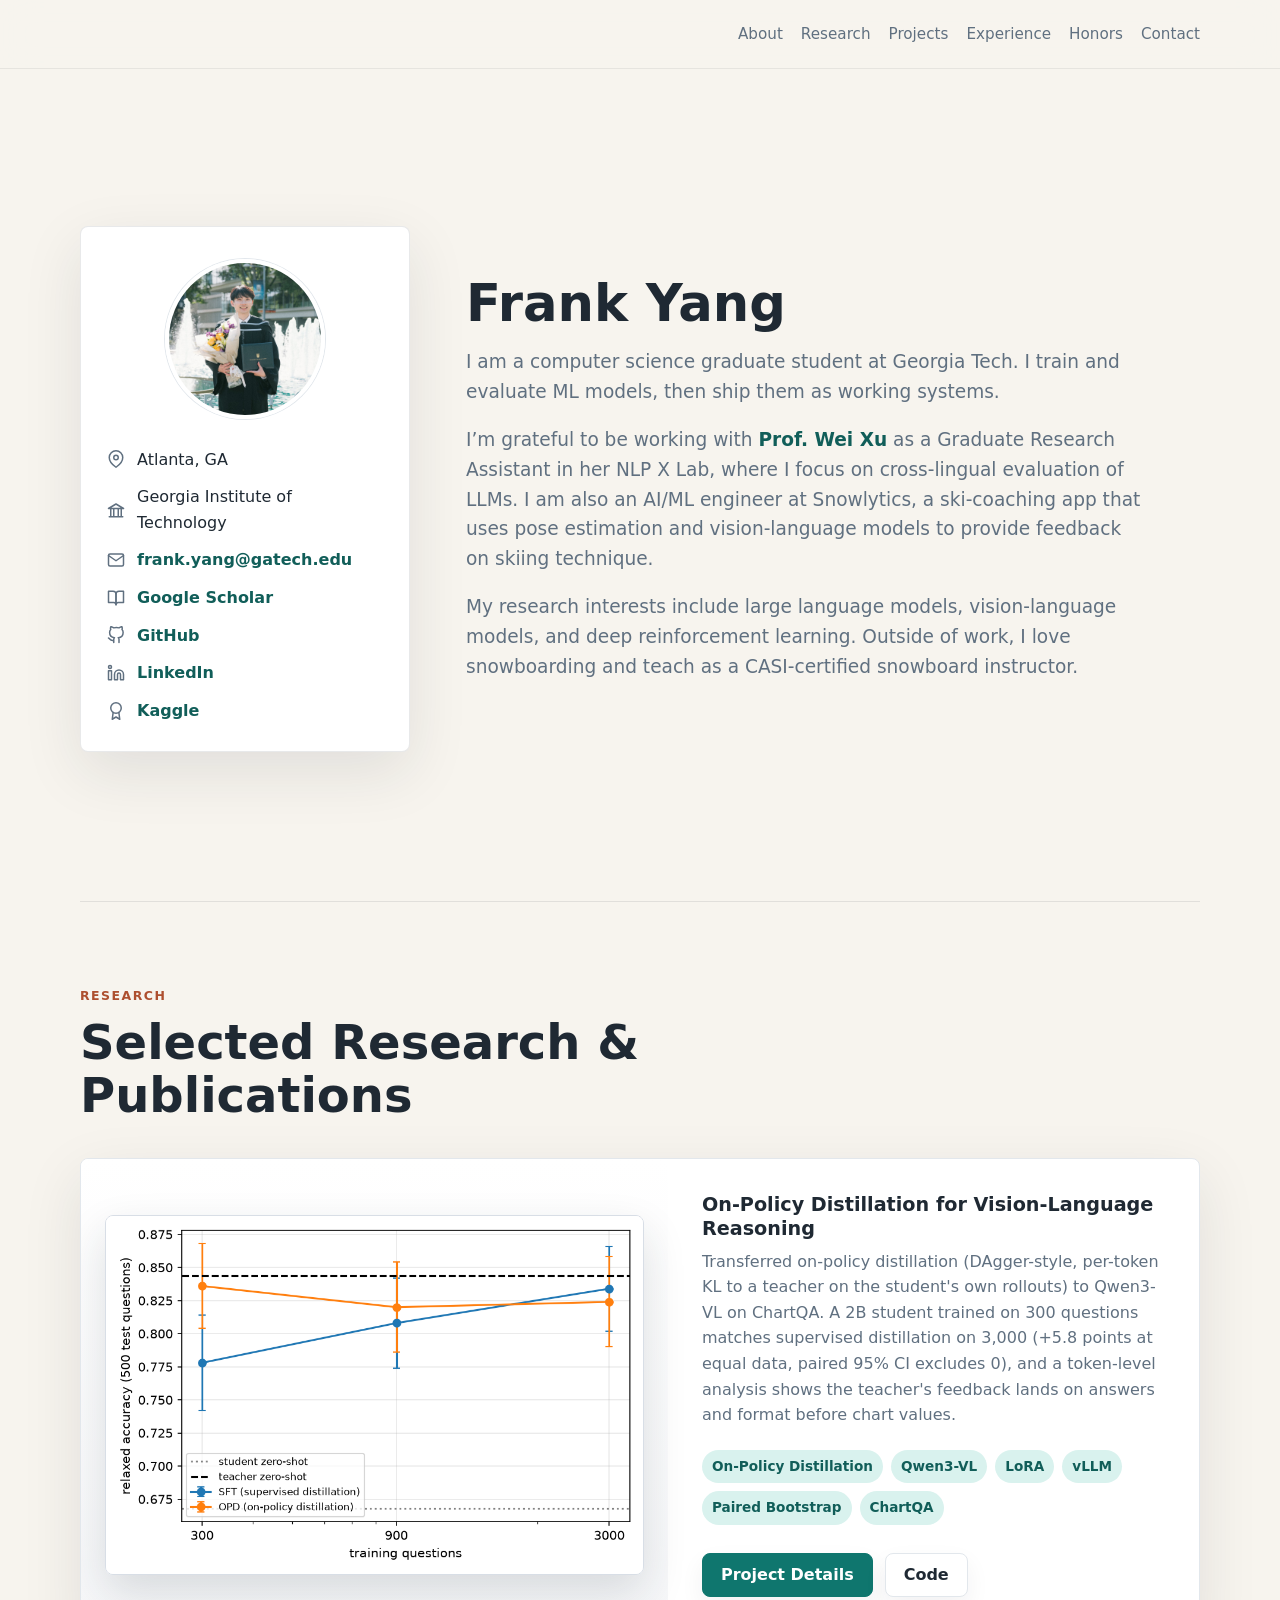
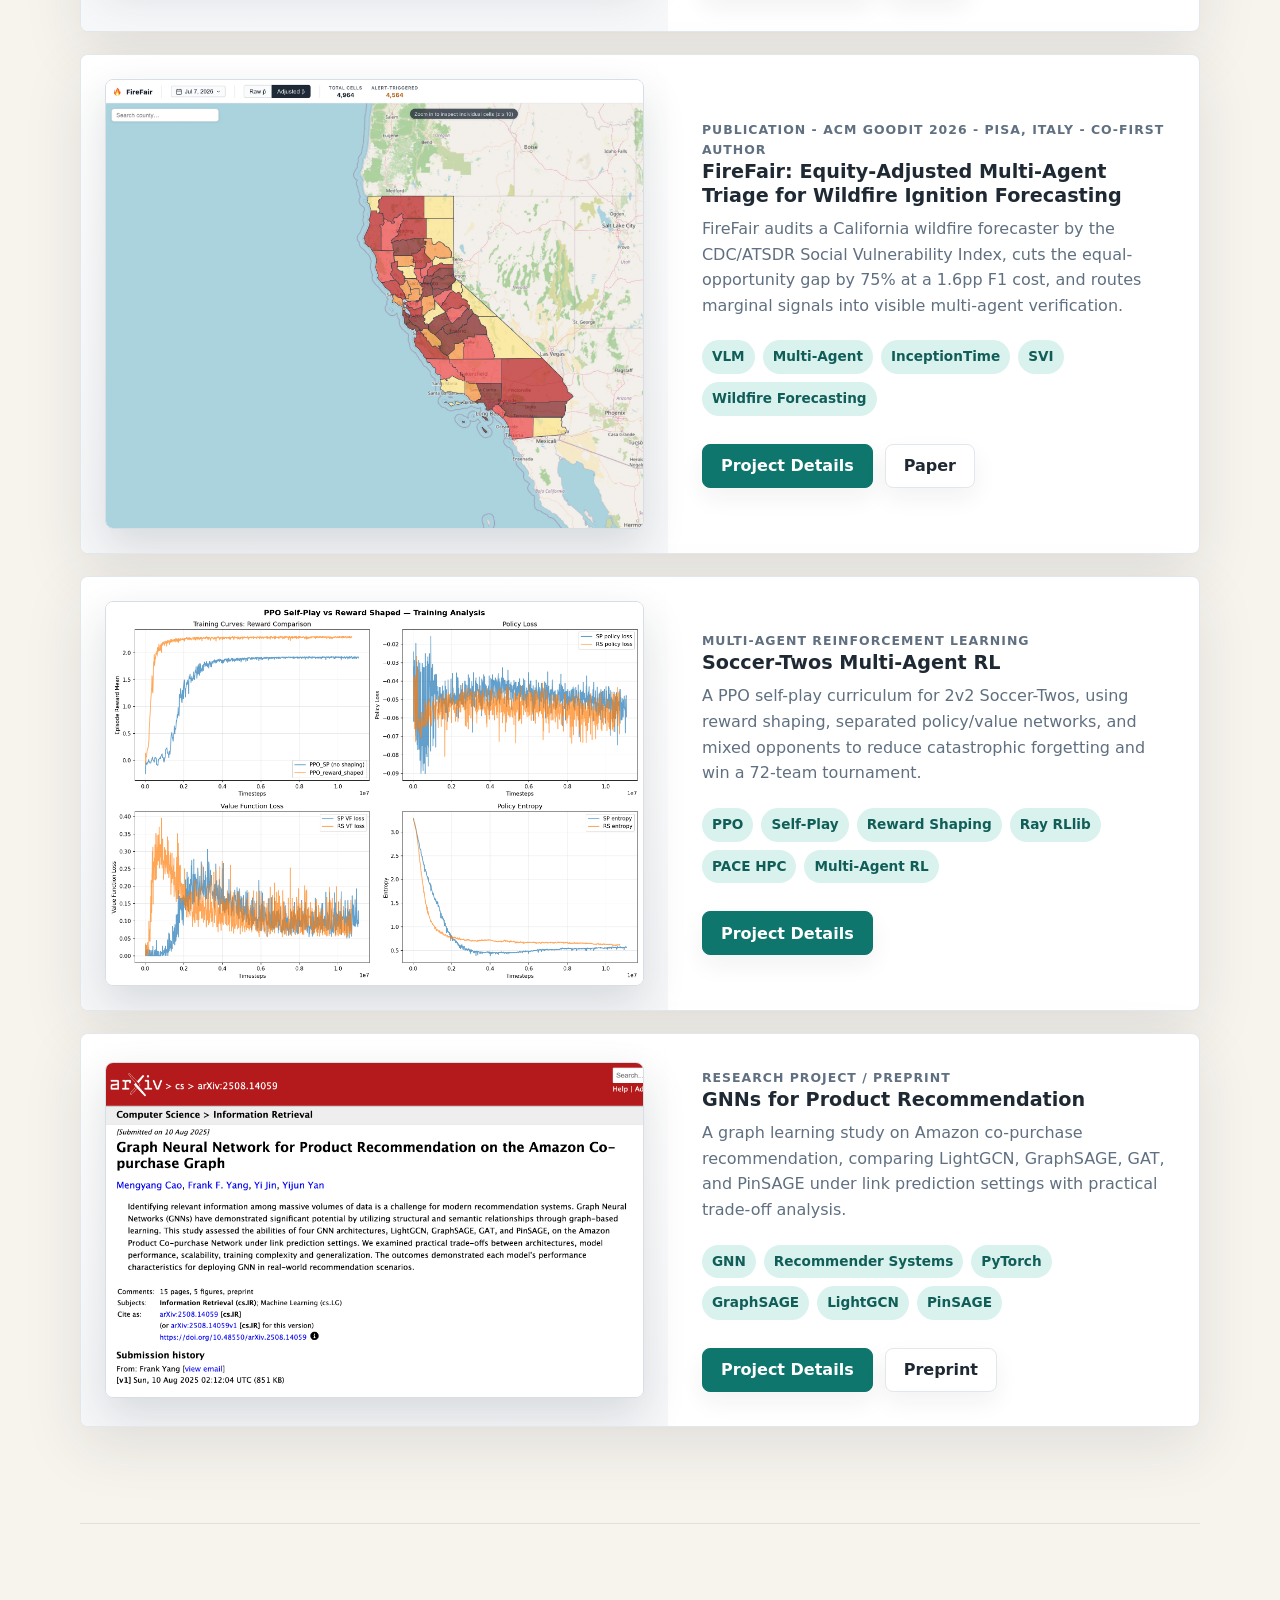
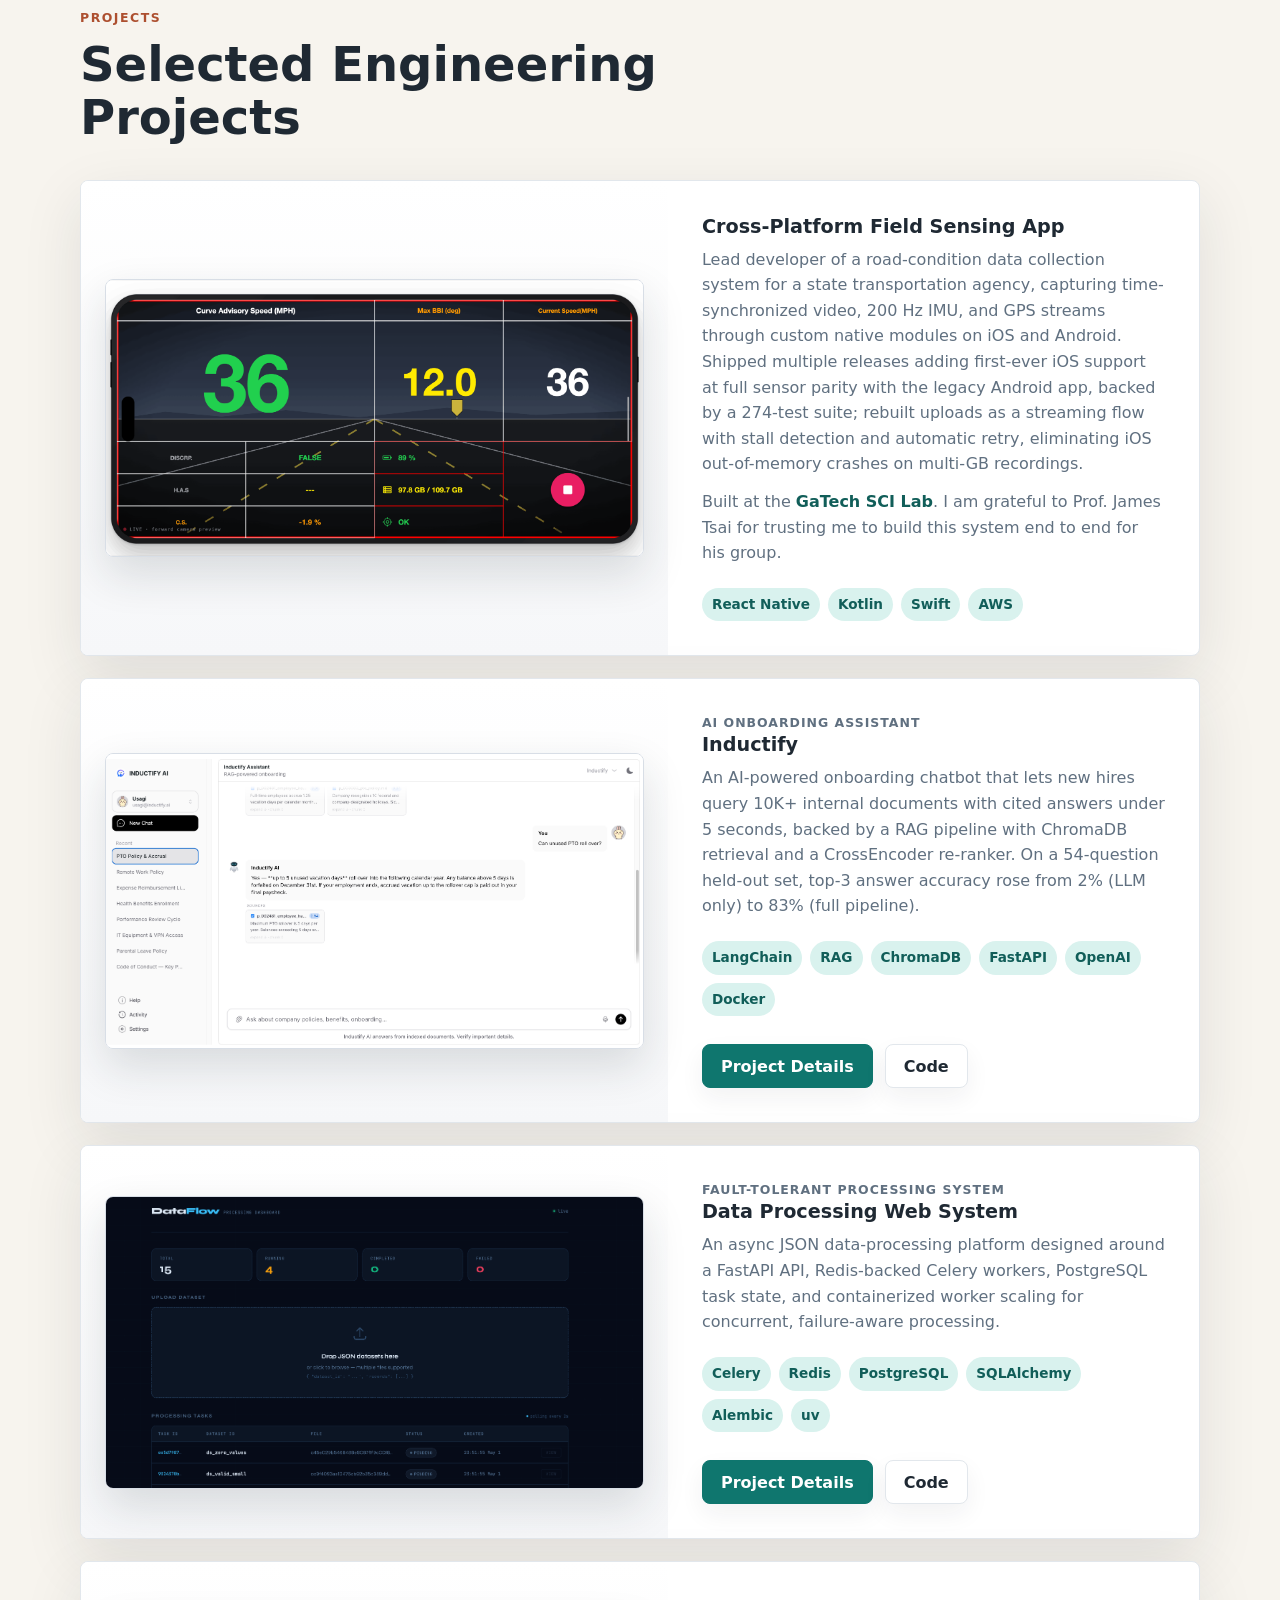
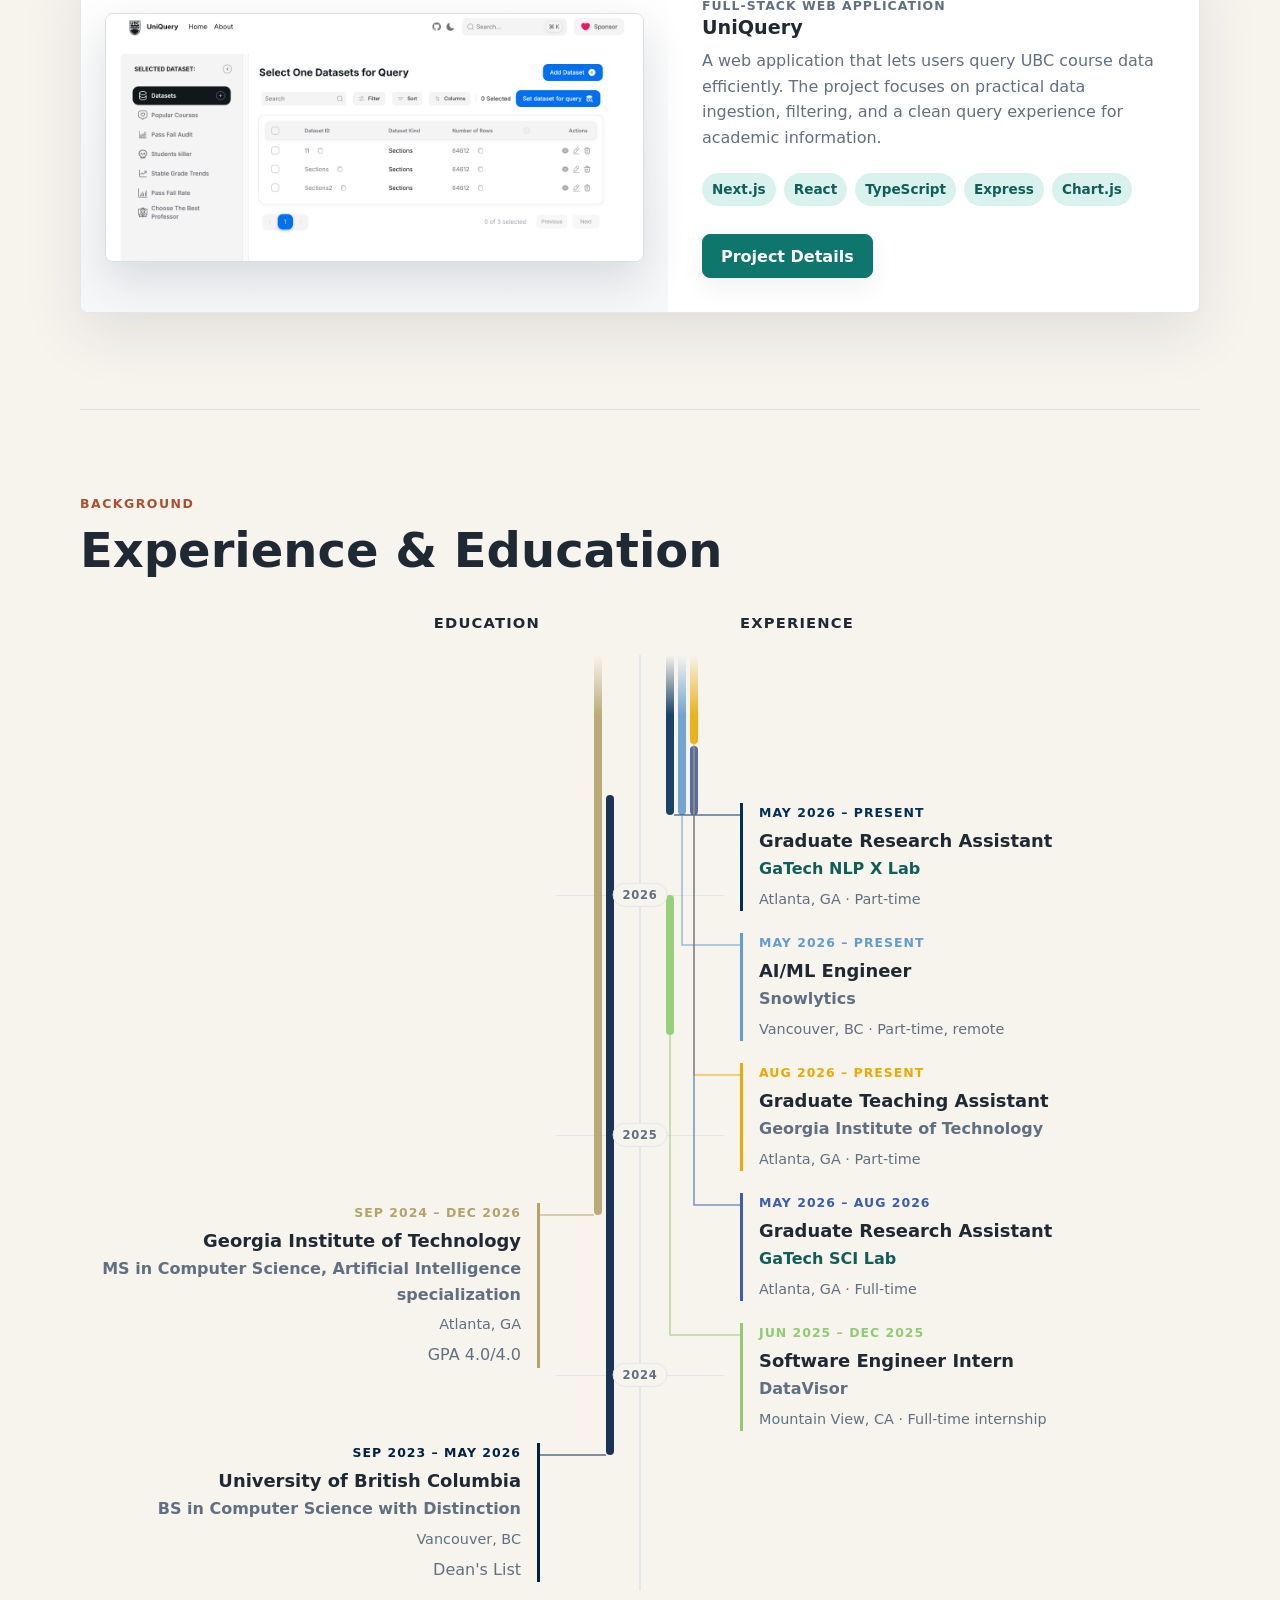
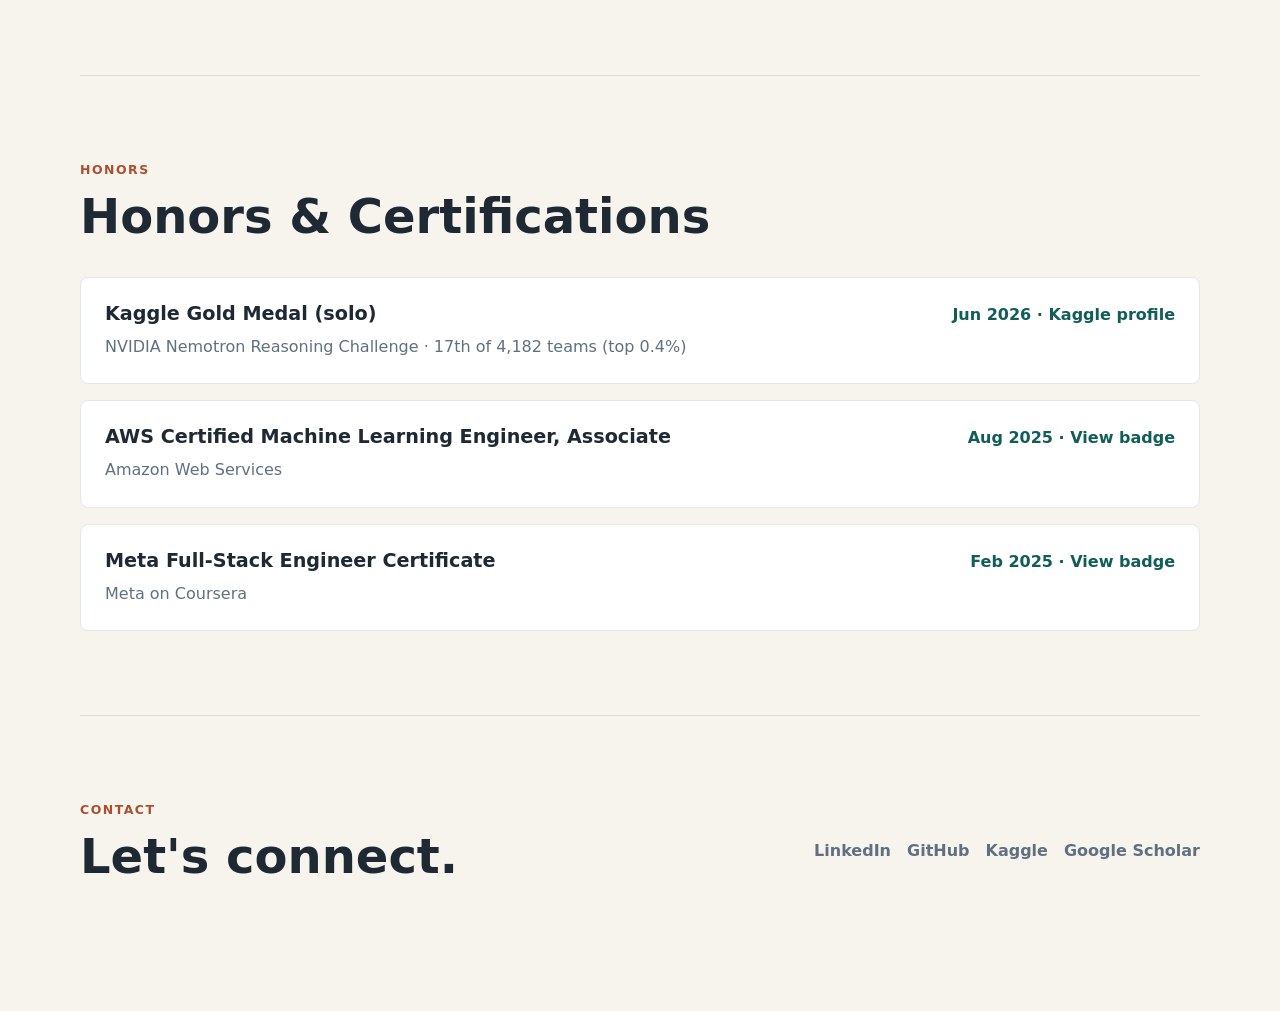
==== commit d4d3e39b: "refactor(site): remove Research and Projects buttons from the About section" ====
--- a/index.html
+++ b/index.html
@@ -47,10 +47,6 @@
             work, I love snowboarding and teach as a CASI-certified snowboard
             instructor.
           </p>
-          <div class="hero-actions" aria-label="Primary links">
-            <a class="button primary" href="#research">Research</a>
-            <a class="button" href="#projects">Projects</a>
-          </div>
         </div>
         <aside class="profile-panel" aria-label="Profile summary">
           <div class="avatar-frame">
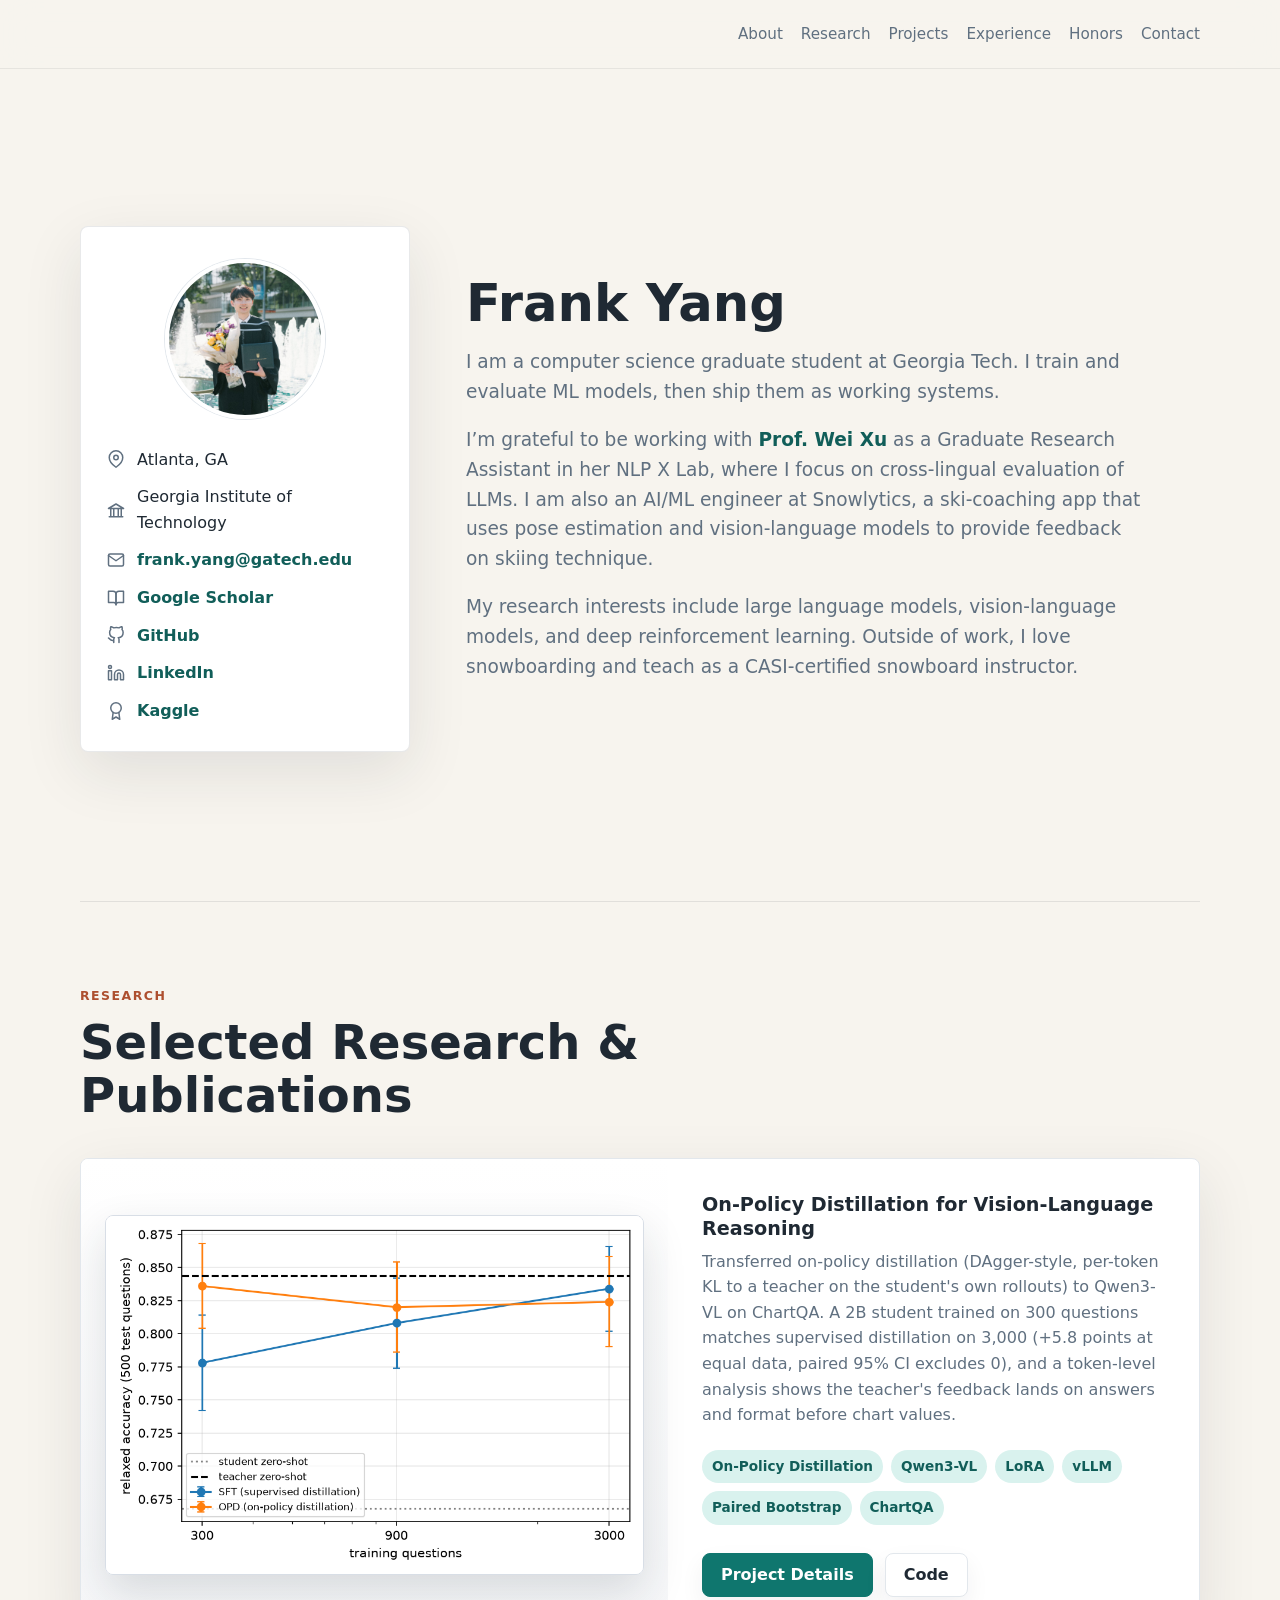
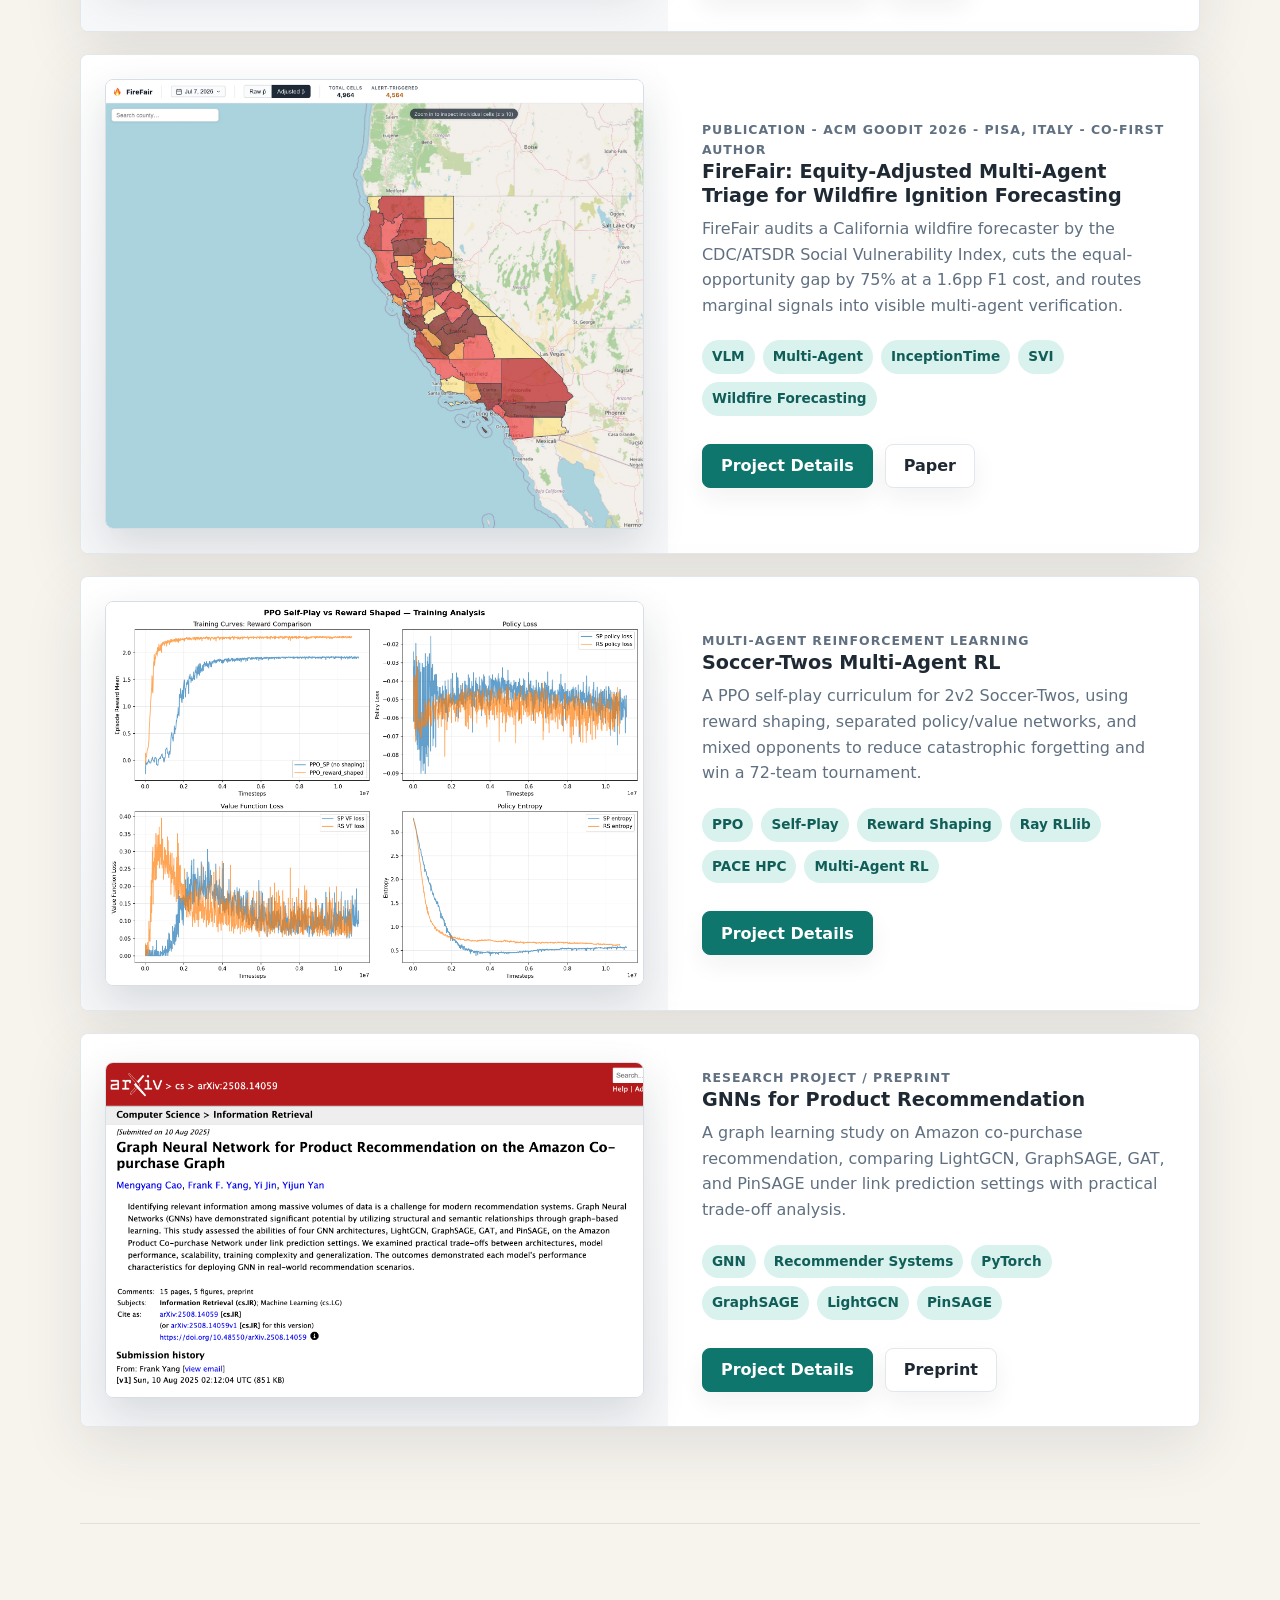
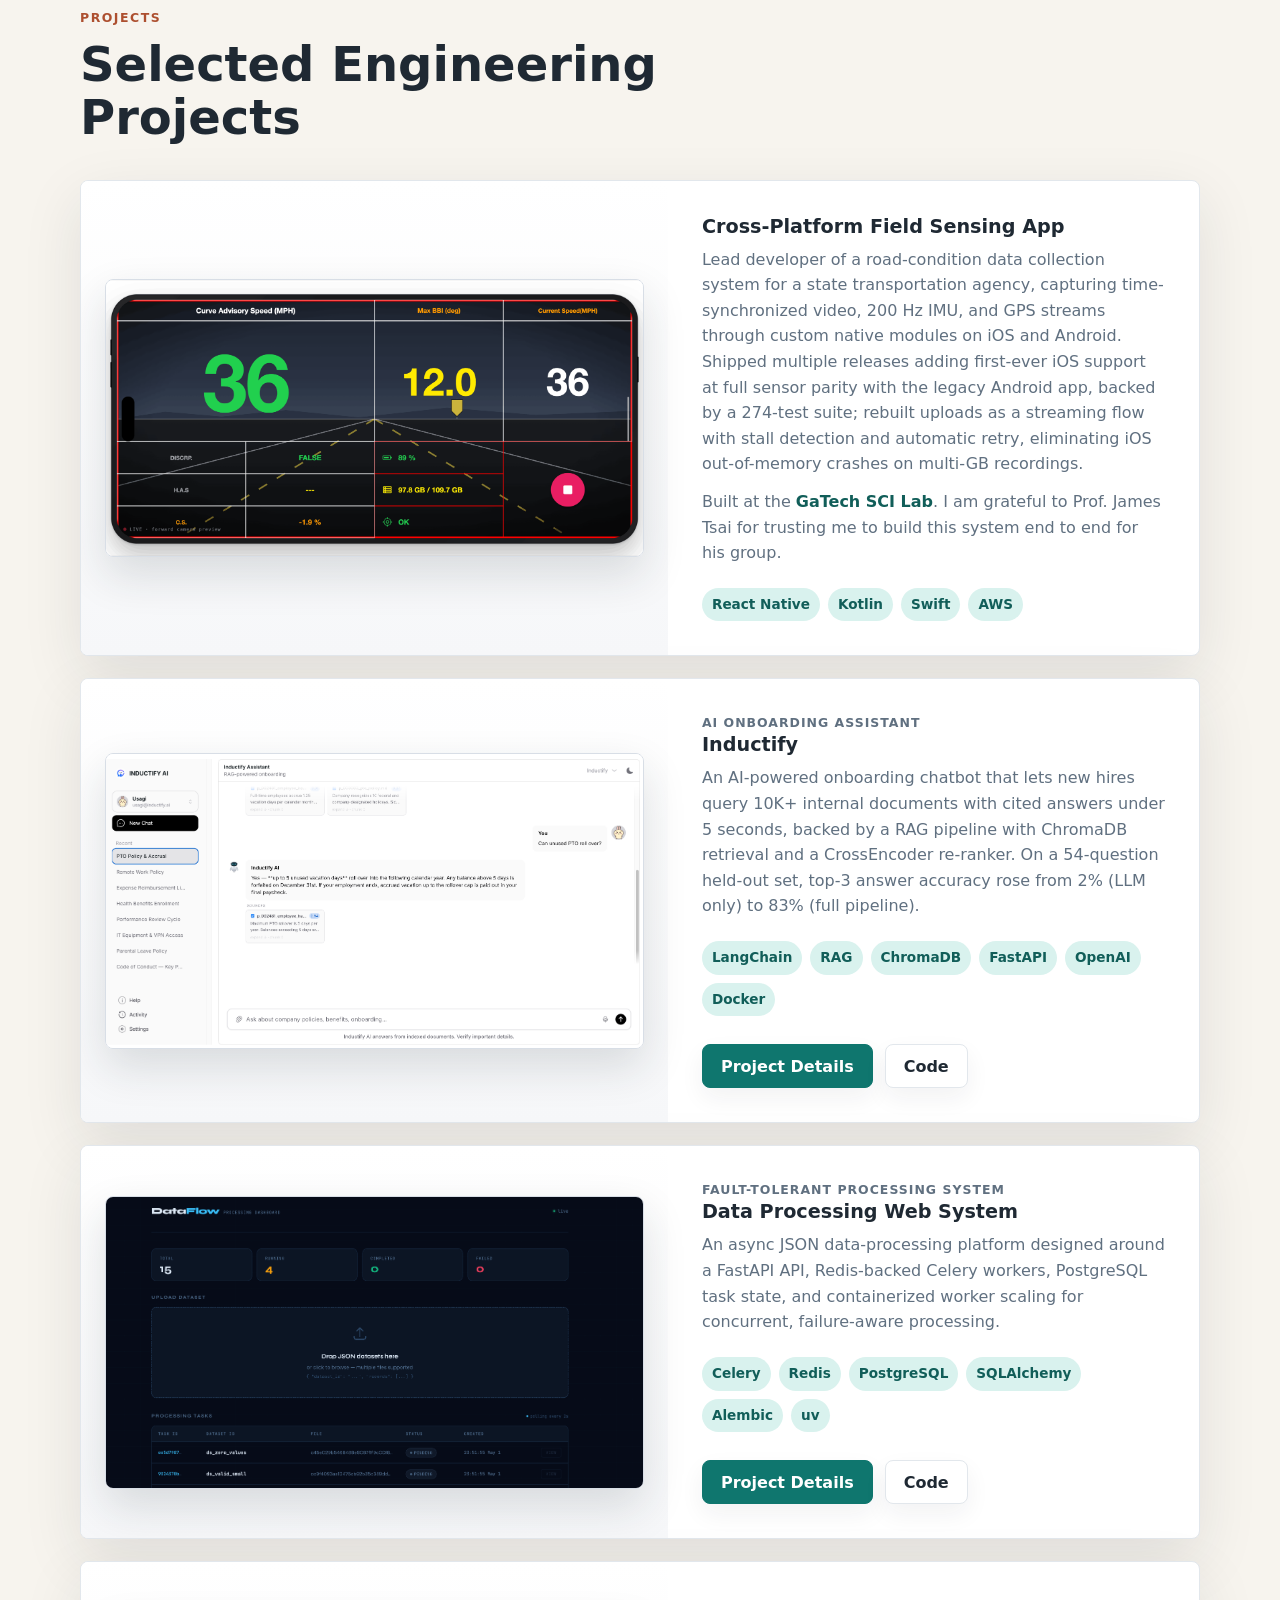
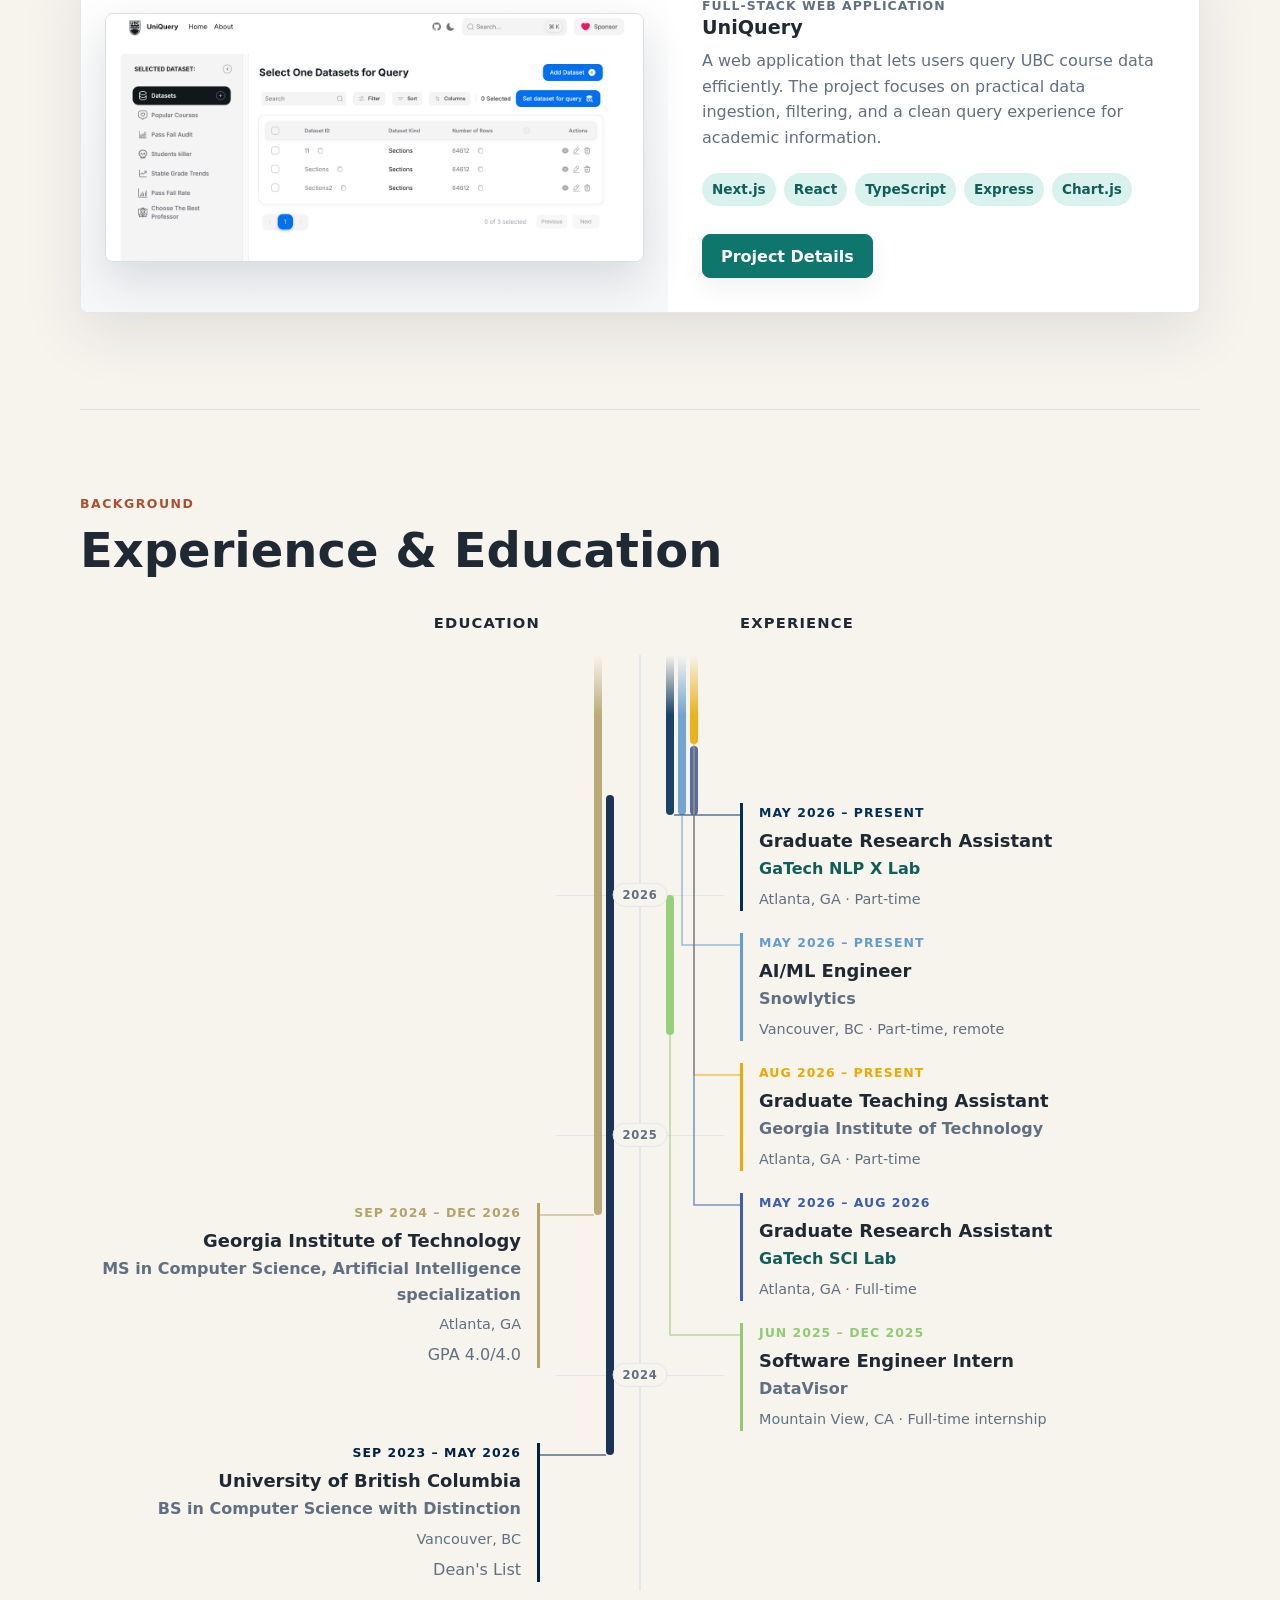
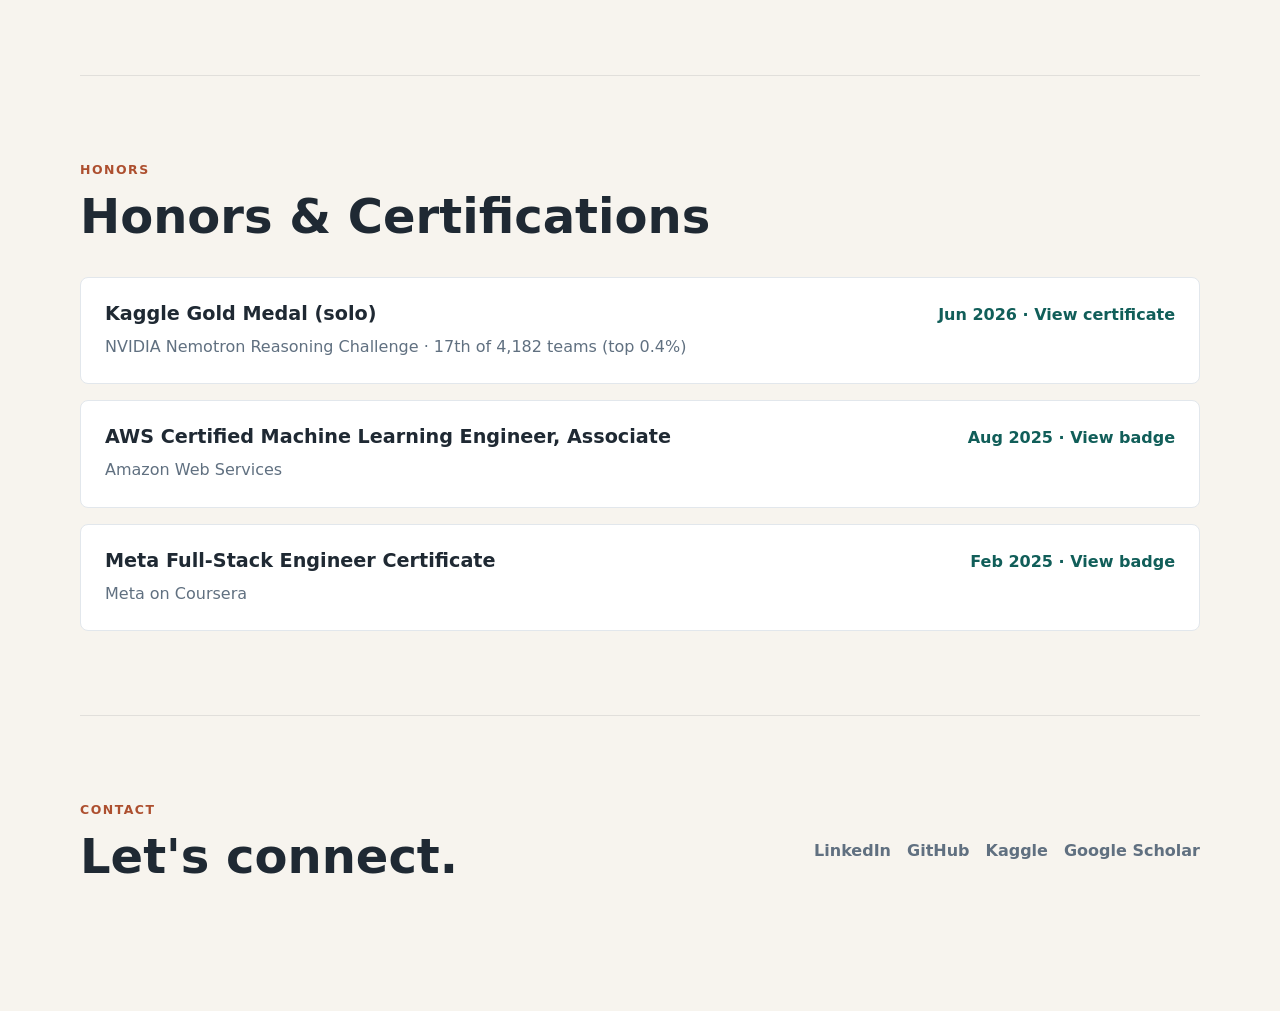
==== commit 407c8733: "docs(site): link Kaggle gold medal to the competition certificate" ====
--- a/index.html
+++ b/index.html
@@ -8,6 +8,10 @@
       content="Frank Yang - MS CS student at Georgia Tech working on LLM evaluation, vision-language models, and ML systems."
     >
     <title>Frank Yang</title>
+    <link rel="icon" type="image/png" sizes="32x32" href="images/favicon-32.png">
+    <link rel="icon" type="image/png" sizes="16x16" href="images/favicon-16.png">
+    <link rel="icon" type="image/png" sizes="512x512" href="images/favicon-512.png">
+    <link rel="apple-touch-icon" sizes="180x180" href="images/favicon-180.png">
     <link rel="stylesheet" href="styles.css">
   </head>
   <body>
@@ -420,7 +424,7 @@
               <h3>Kaggle Gold Medal (solo)</h3>
               <p>NVIDIA Nemotron Reasoning Challenge &middot; 17th of 4,182 teams (top 0.4%)</p>
             </div>
-            <a href="https://www.kaggle.com/ffy208">Jun 2026 &middot; Kaggle profile</a>
+            <a href="https://www.kaggle.com/certification/competitions/ffy208/nvidia-nemotron-model-reasoning-challenge">Jun 2026 &middot; View certificate</a>
           </article>
           <article class="timeline-item">
             <div>
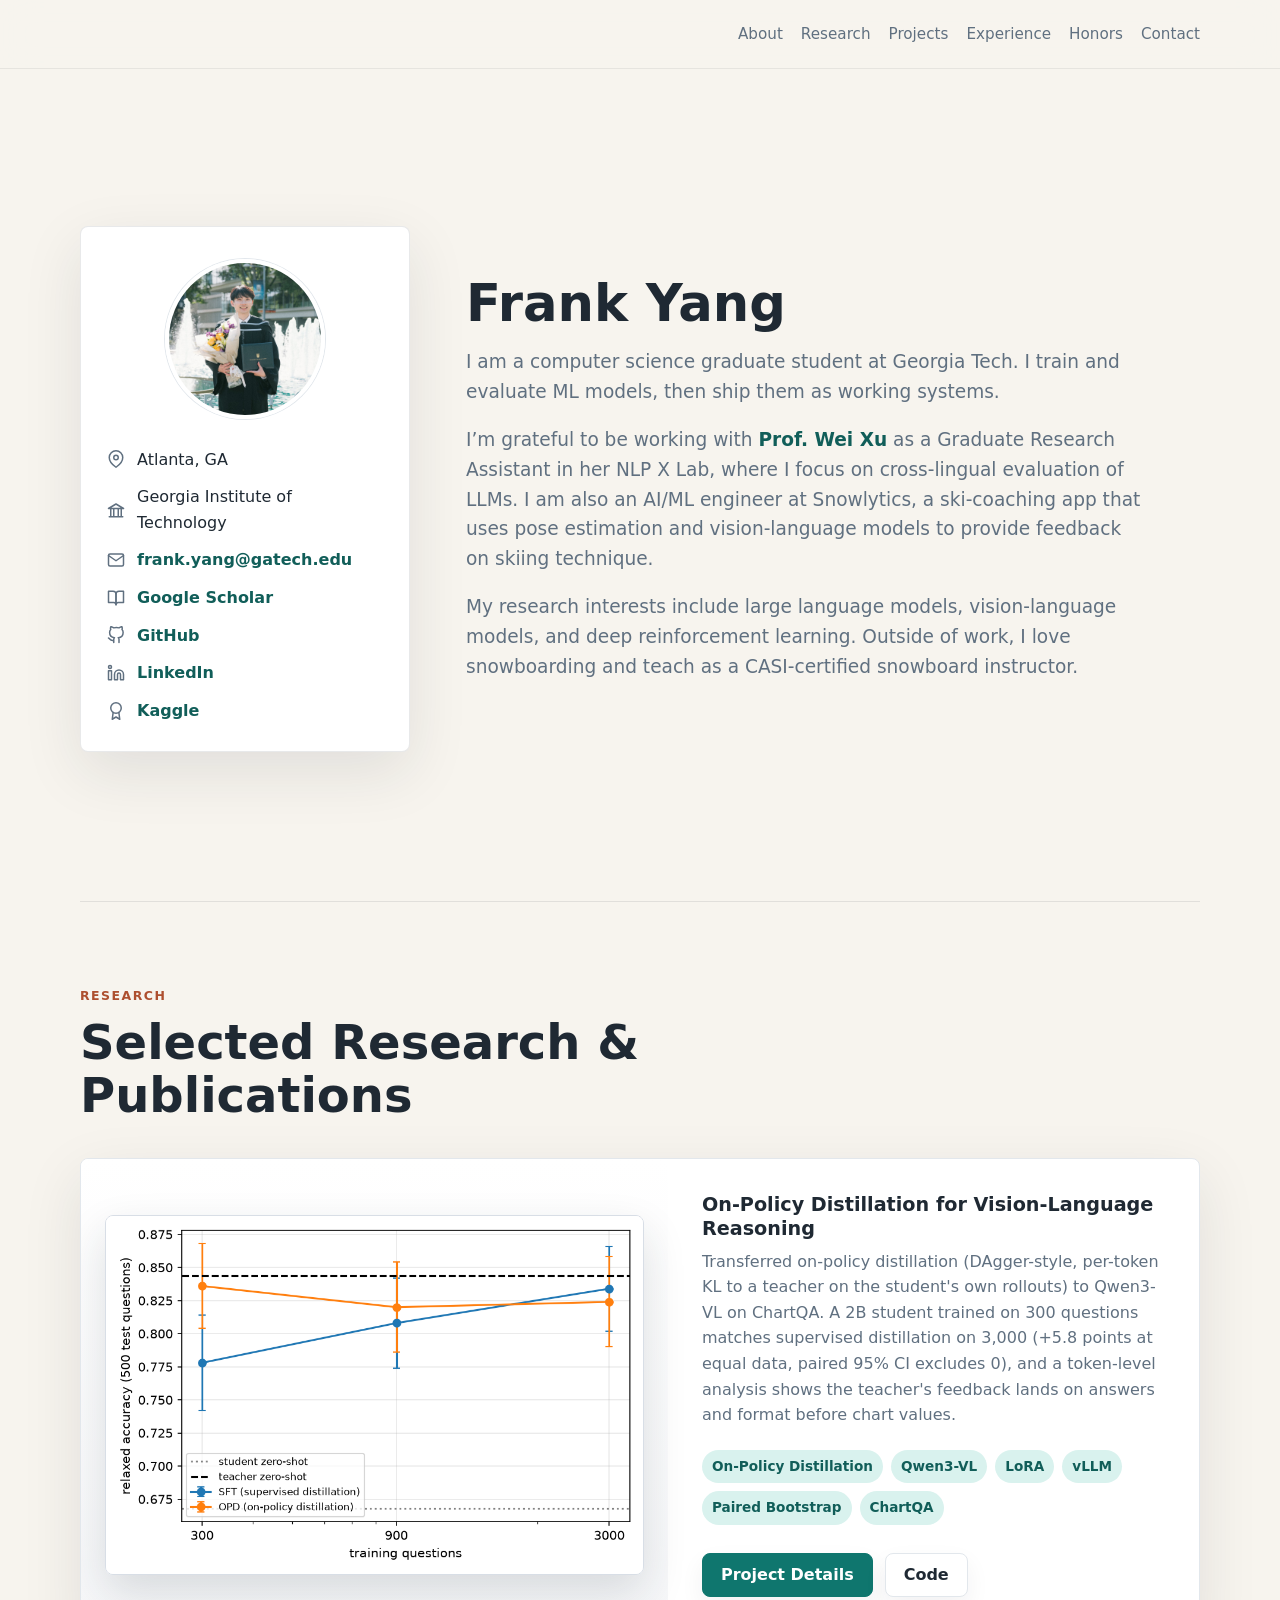
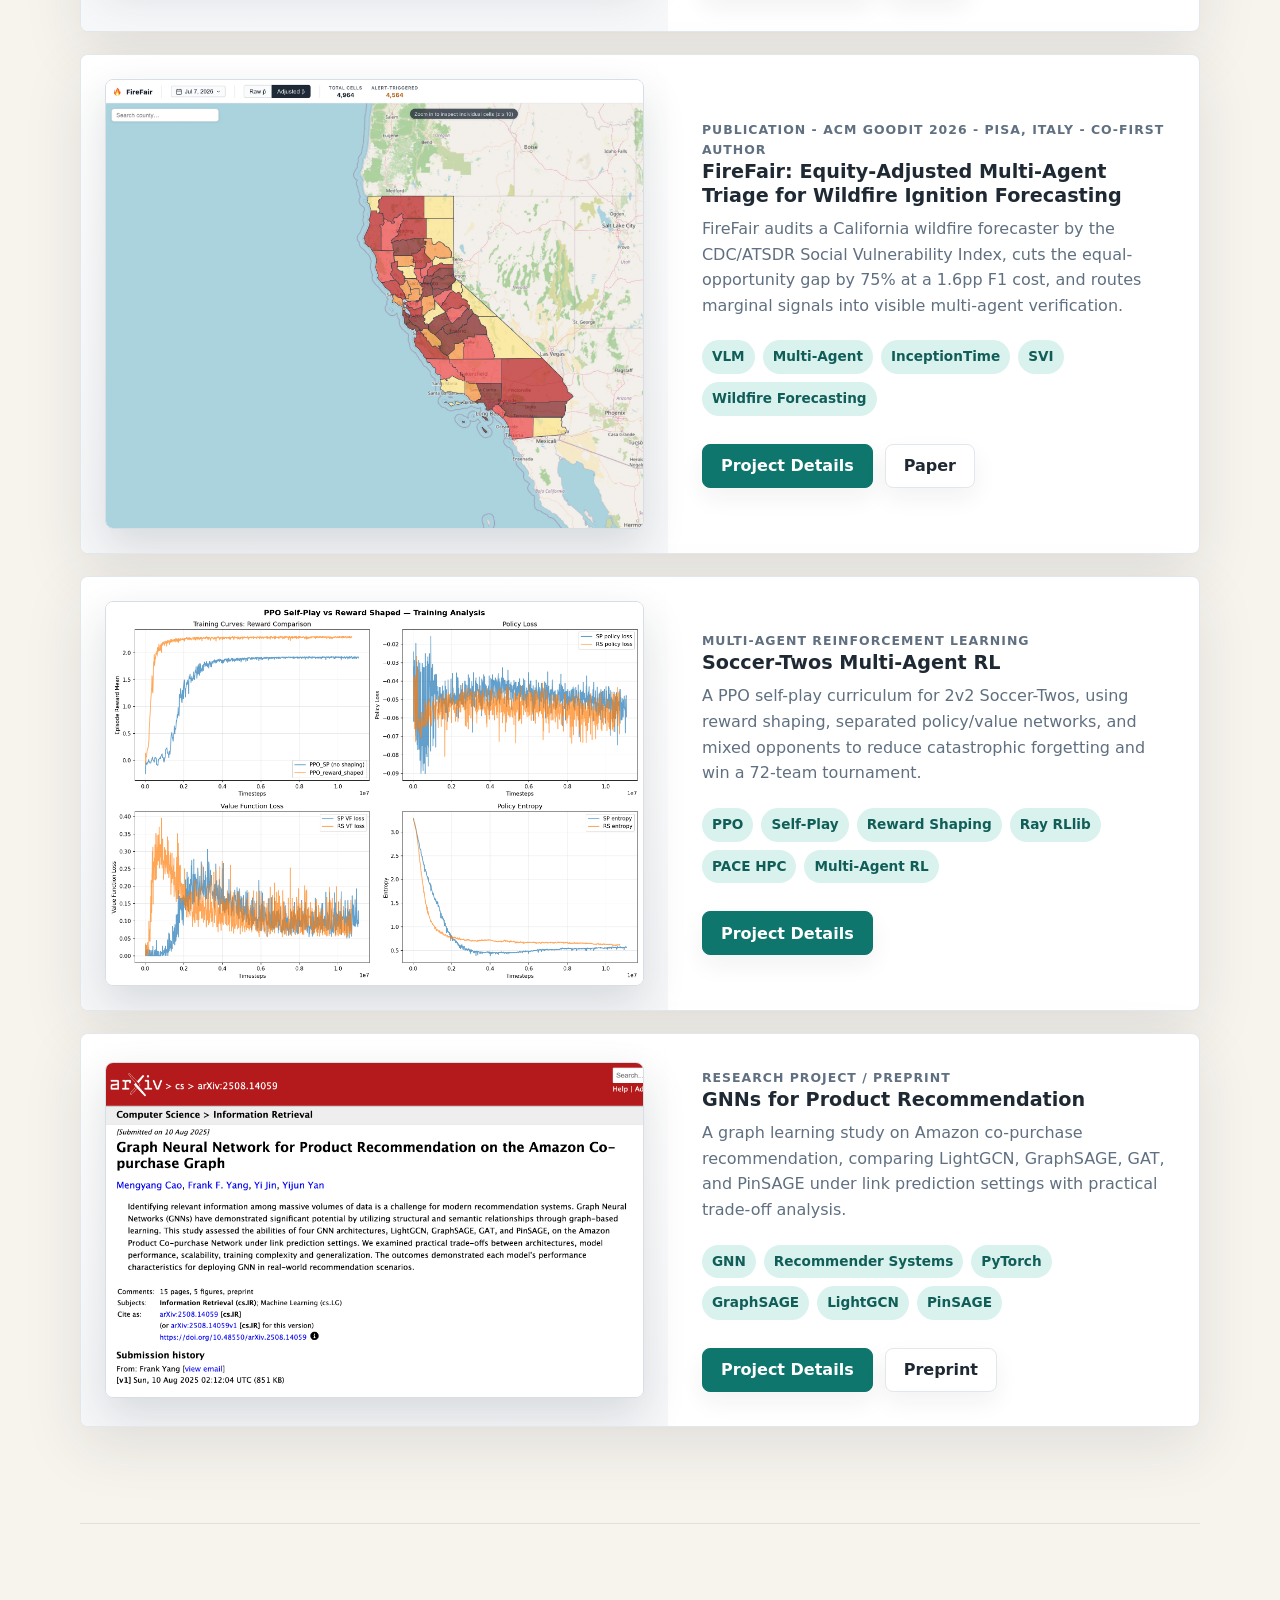
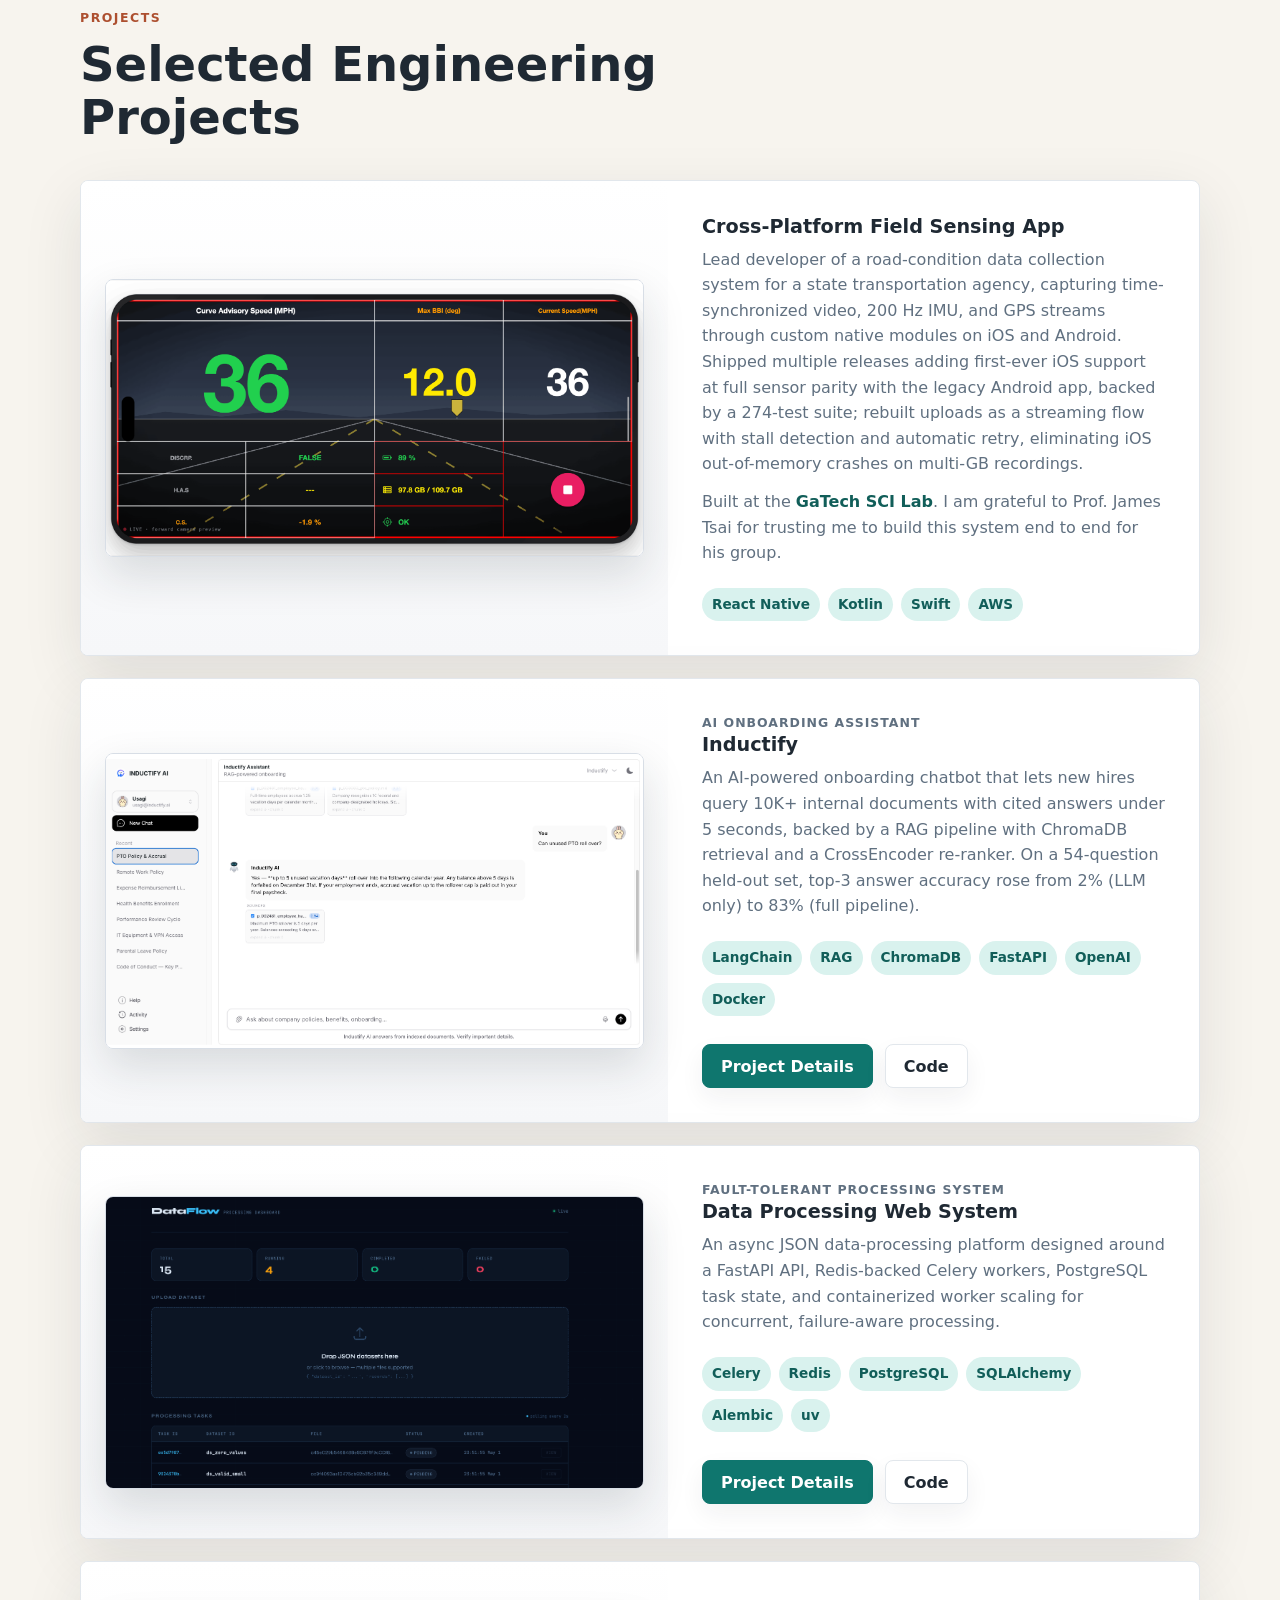
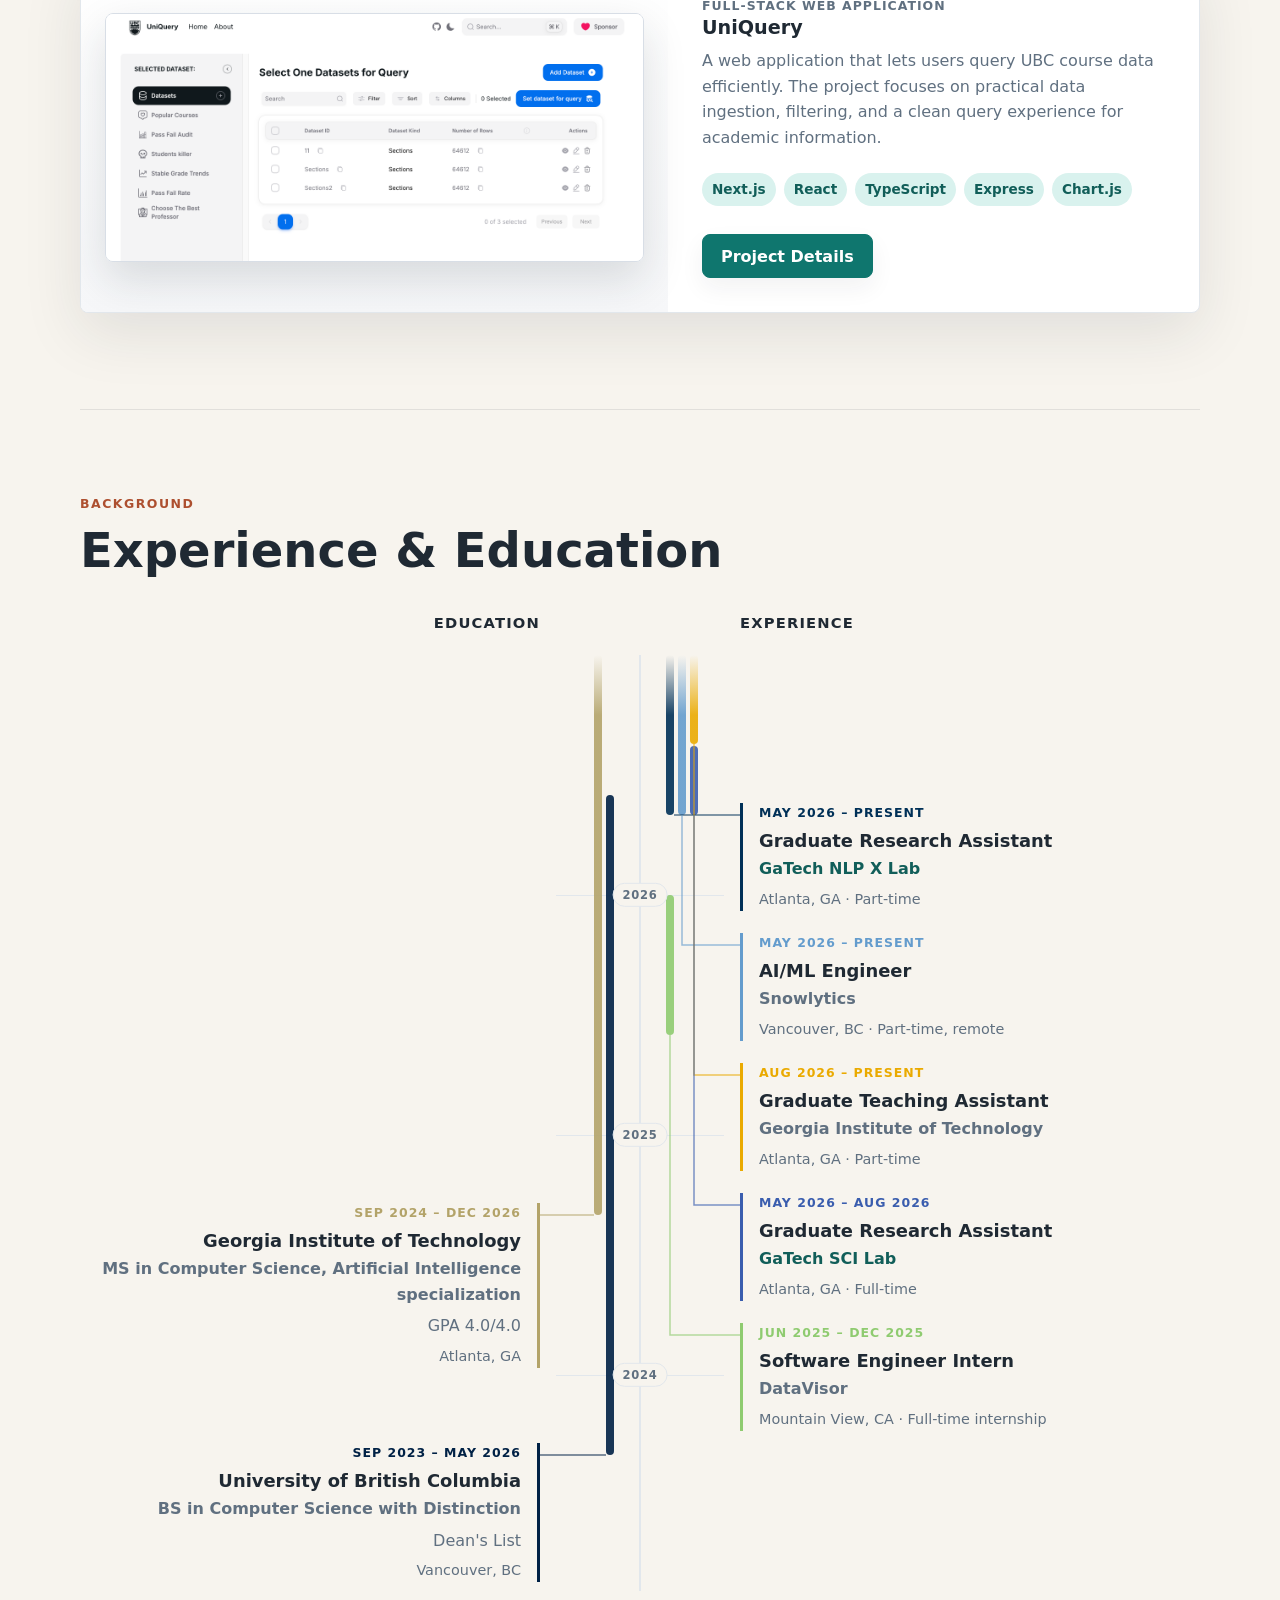
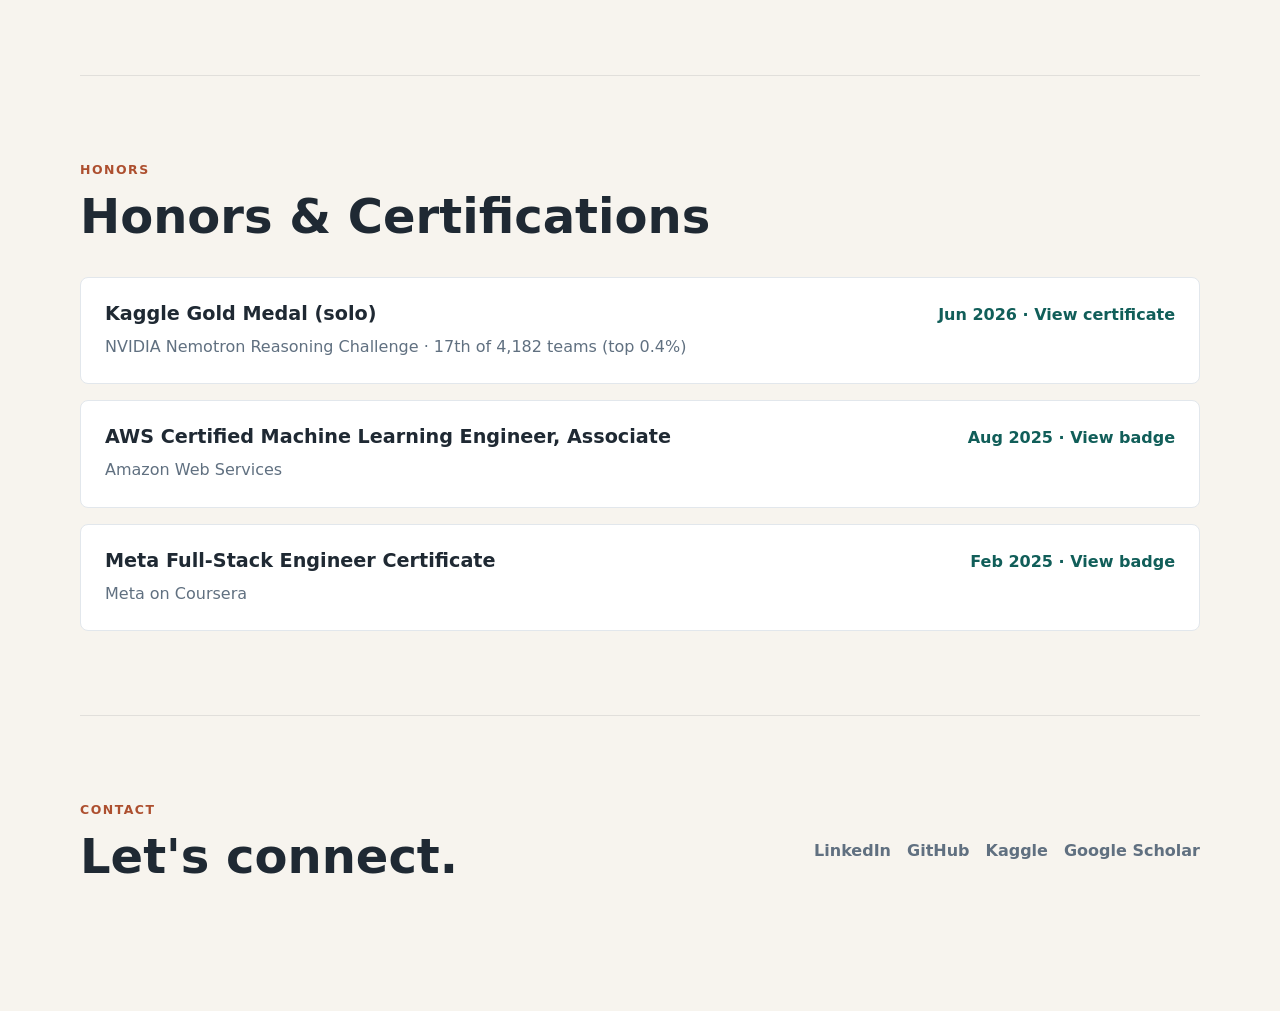
==== commit 68eef3ae: "style(site): move GPA and Dean's List above location in education cards" ====
--- a/index.html
+++ b/index.html
@@ -365,15 +365,15 @@
             <span class="tl-date">Sep 2024 &ndash; Dec 2026</span>
             <h4>Georgia Institute of Technology</h4>
             <p class="tl-role">MS in Computer Science, Artificial Intelligence specialization</p>
+            <p>GPA 4.0/4.0</p>
             <p class="g-meta">Atlanta, GA</p>
-            <p>GPA 4.0/4.0</p>
           </article>
           <article class="g-card" data-from="2023-09" data-to="2026-05" style="--c: var(--c-ubc)">
             <span class="tl-date">Sep 2023 &ndash; May 2026</span>
             <h4>University of British Columbia</h4>
             <p class="tl-role">BS in Computer Science with Distinction</p>
+            <p>Dean's List</p>
             <p class="g-meta">Vancouver, BC</p>
-            <p>Dean's List</p>
           </article>
           </div>
           <div class="gantt-axis" aria-hidden="true"></div>
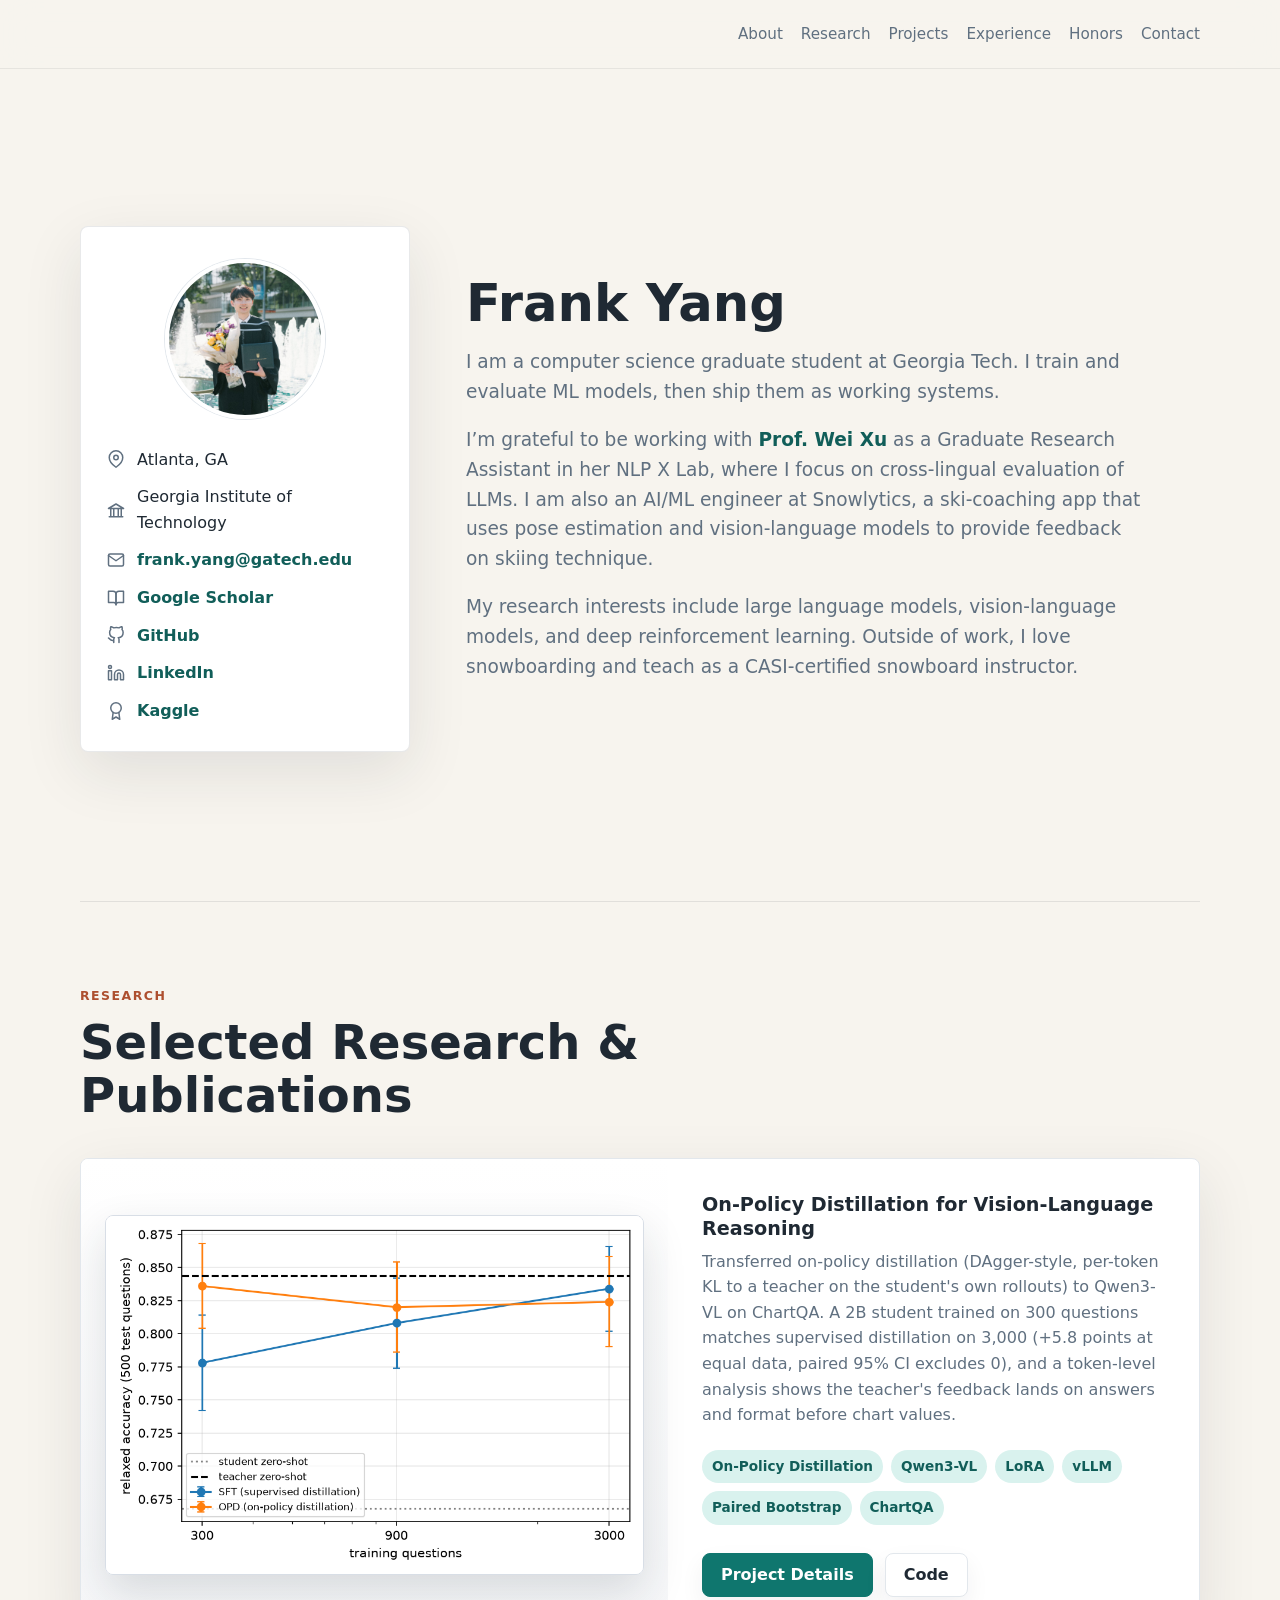
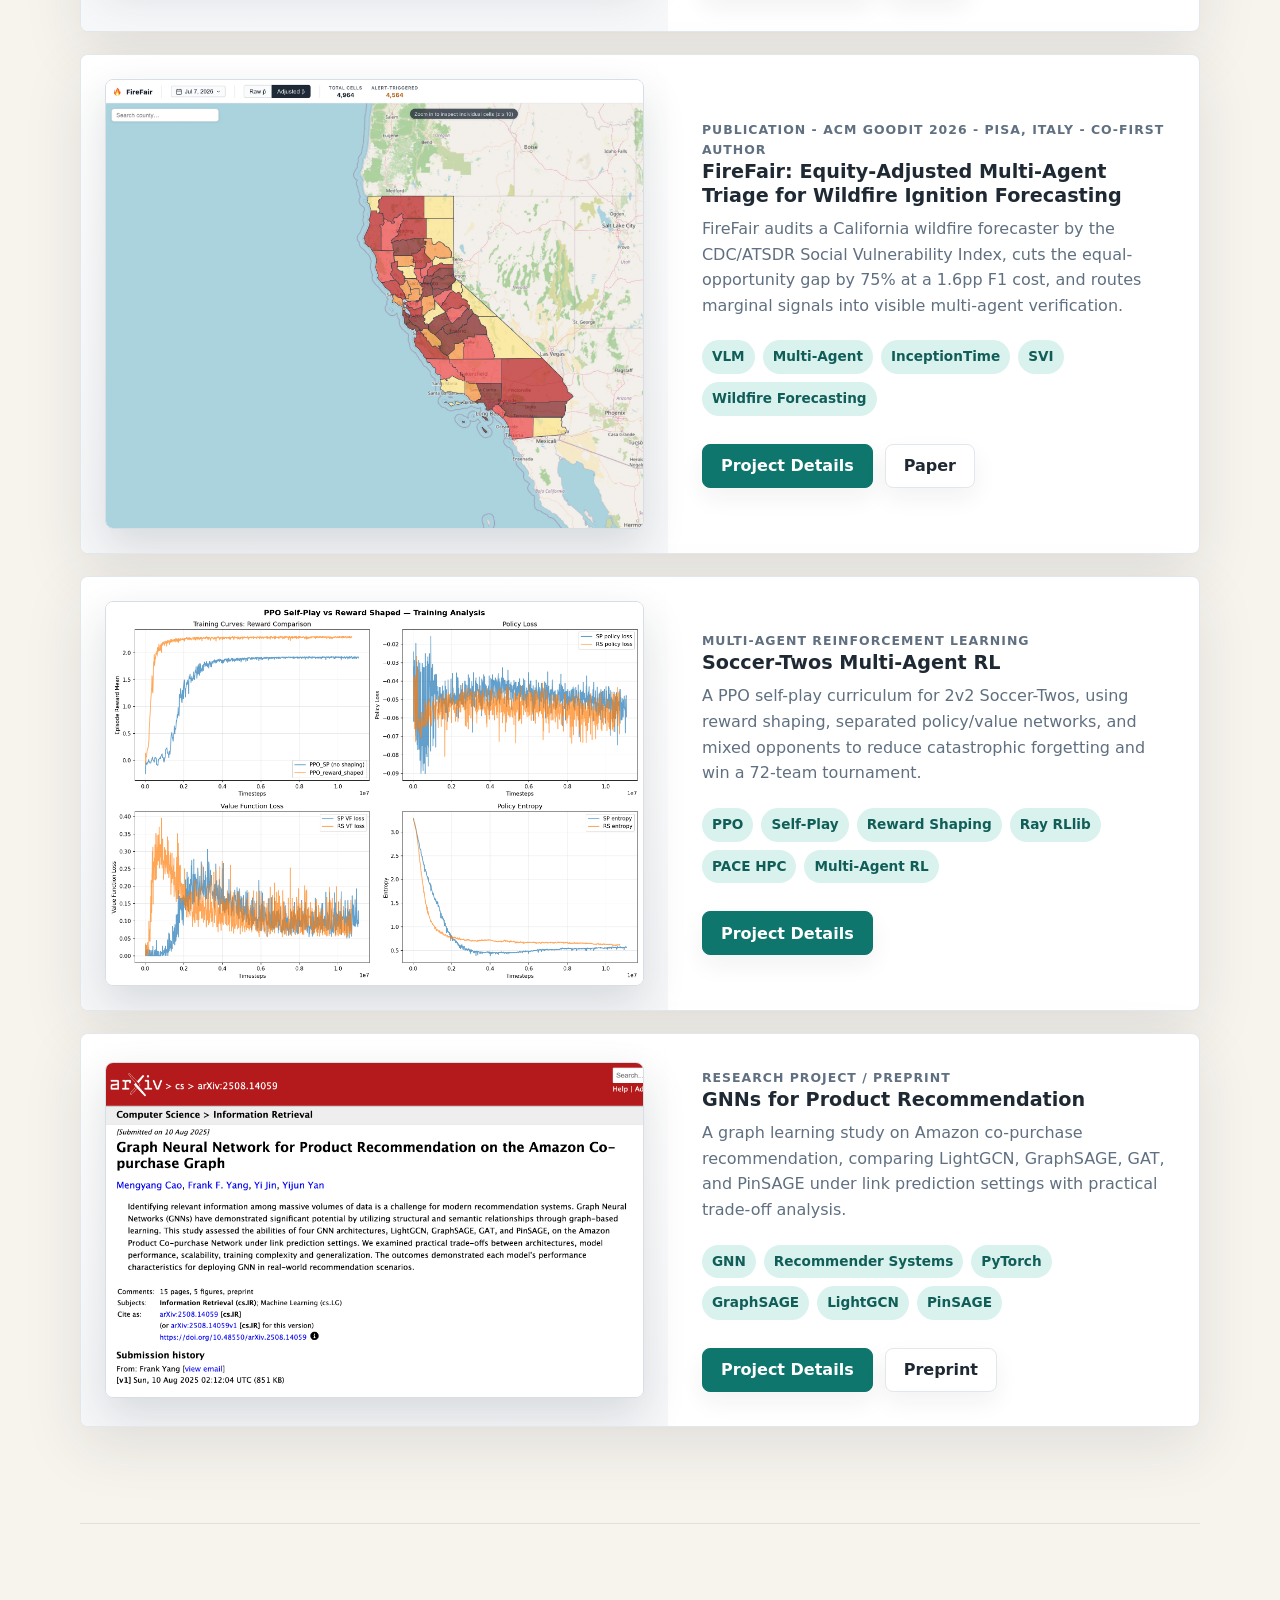
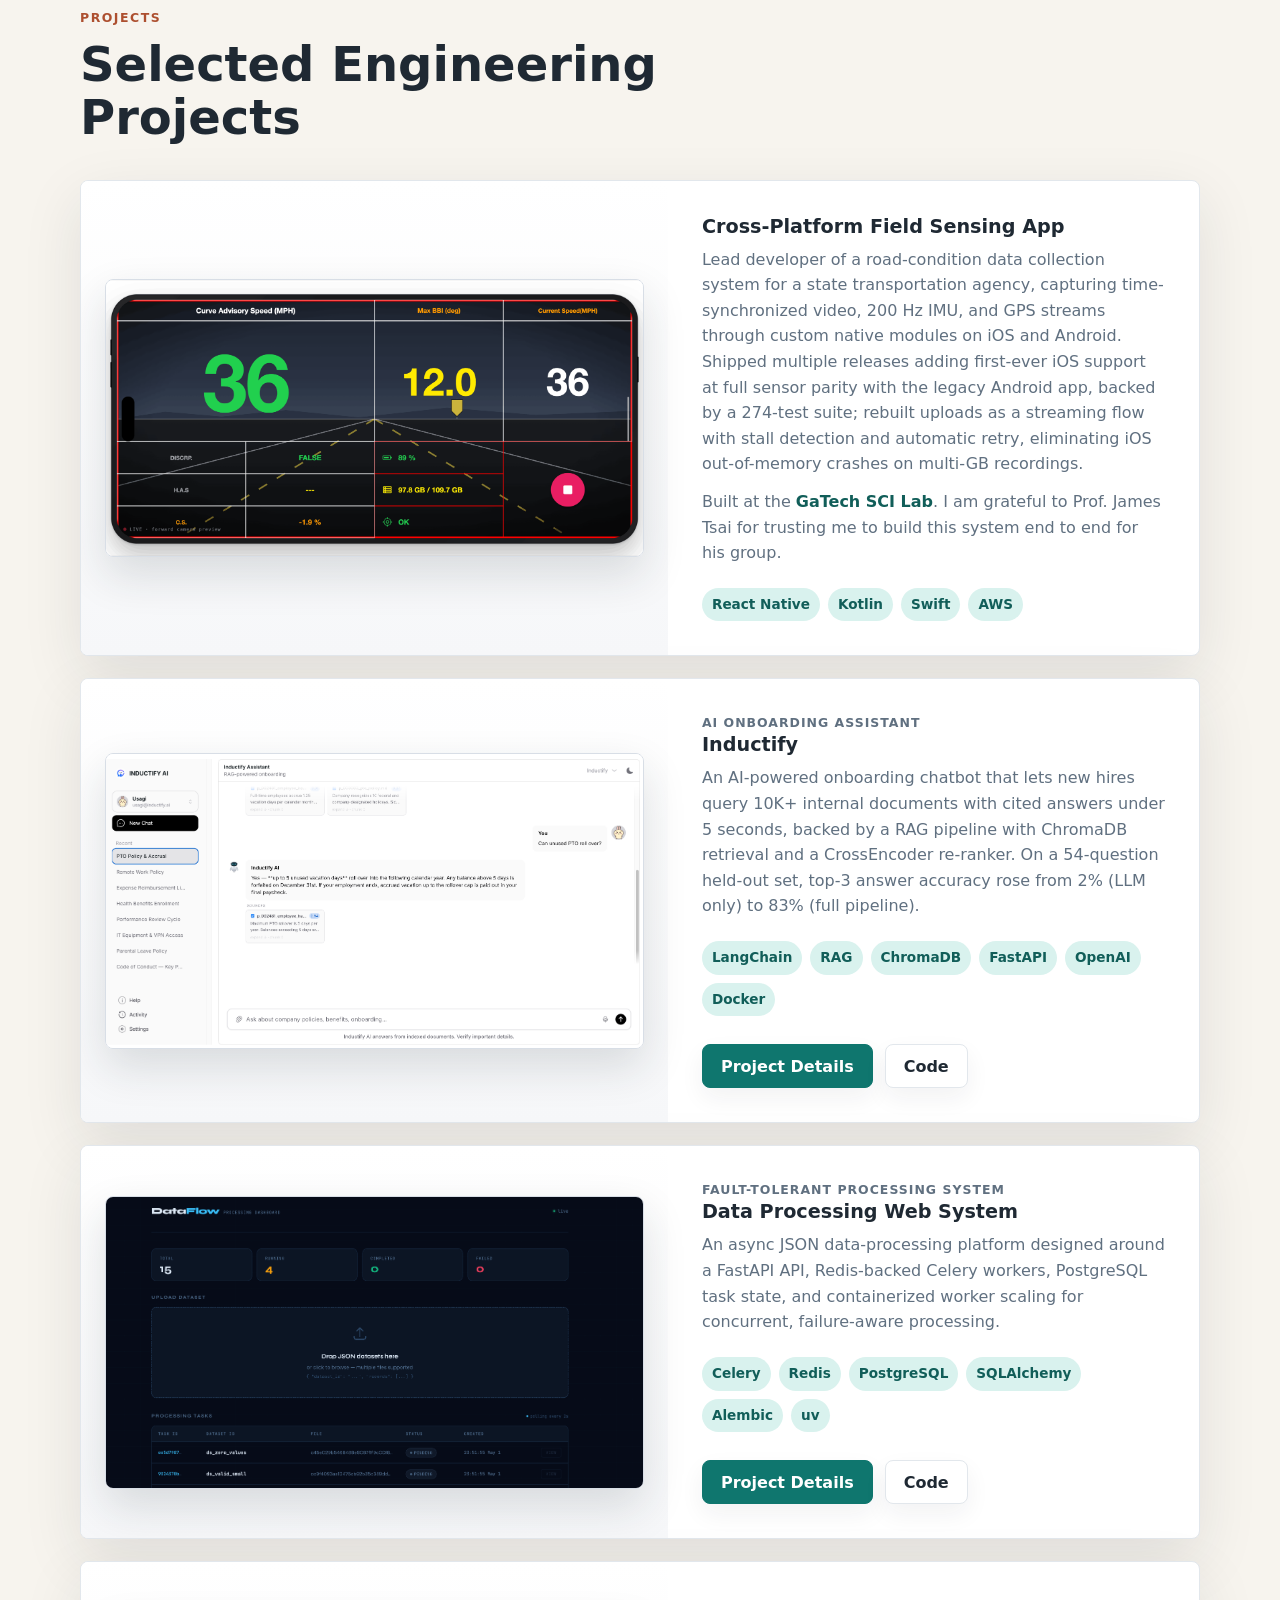
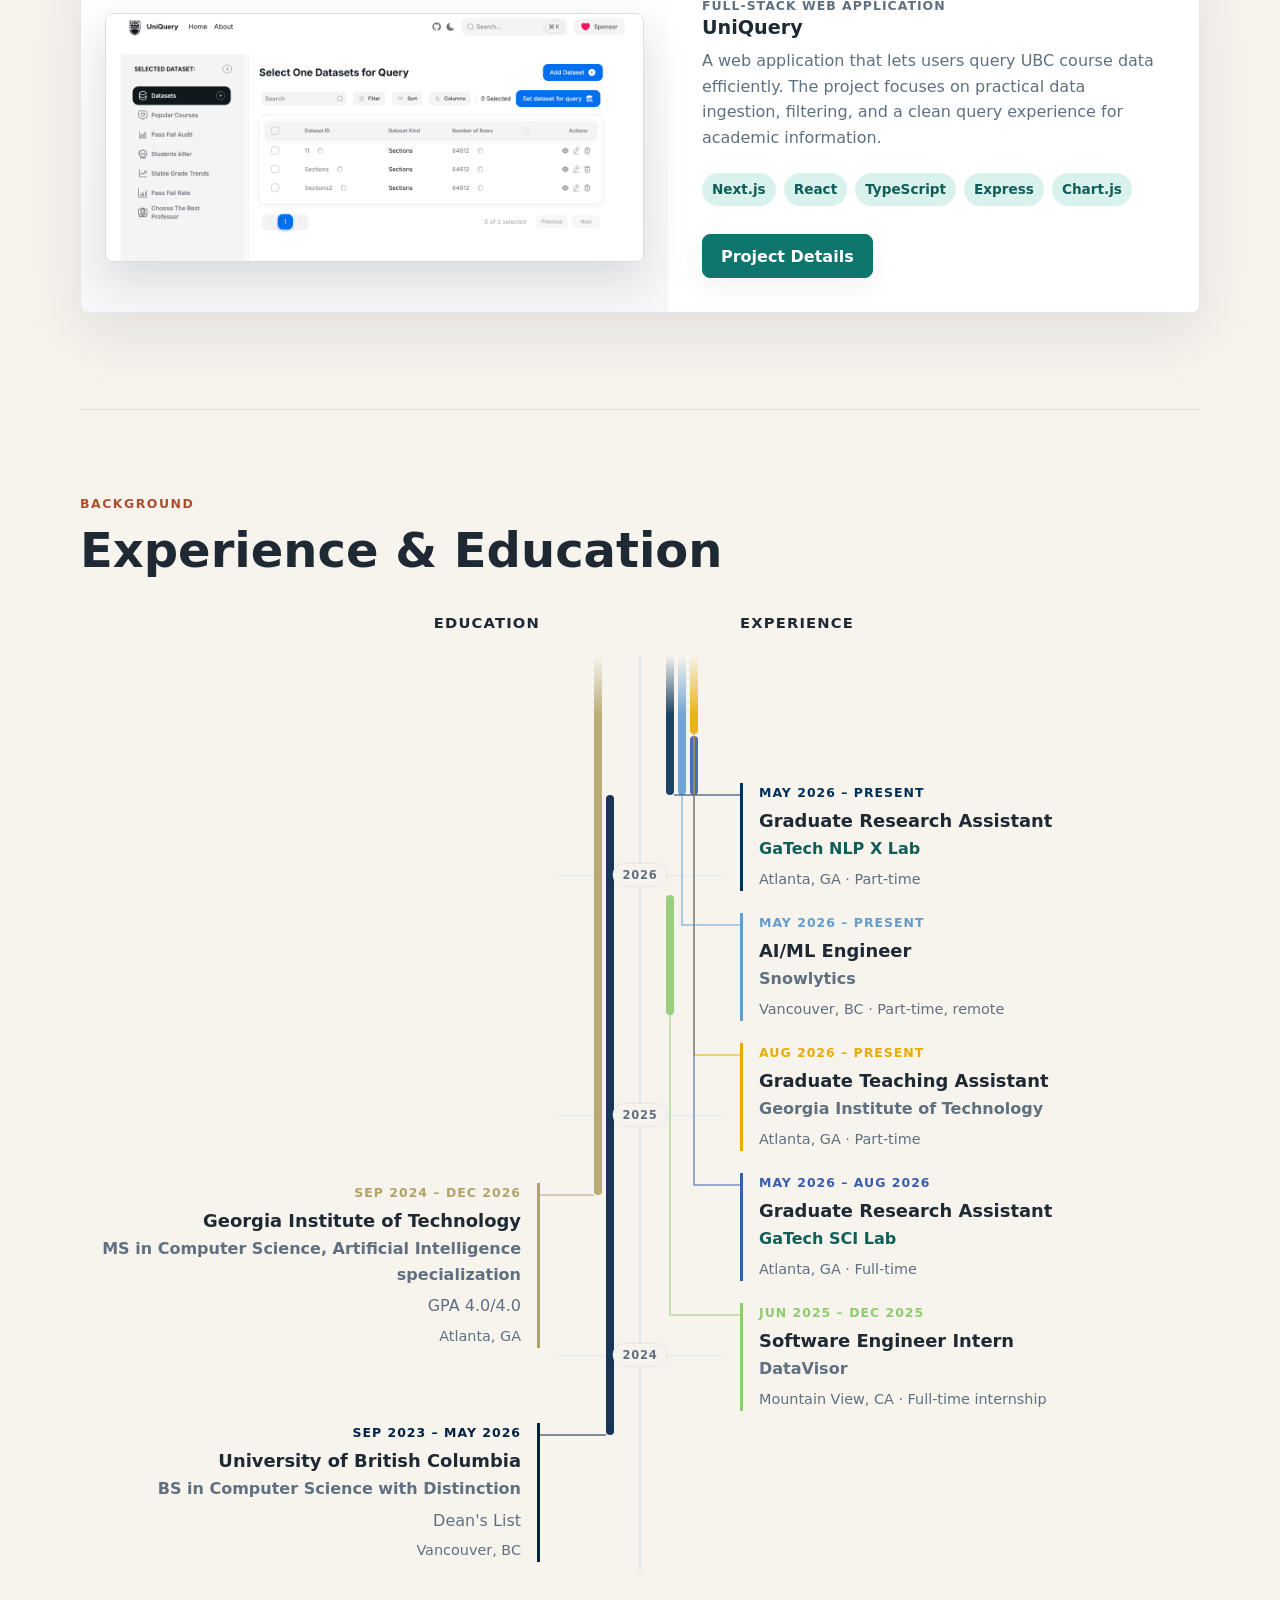
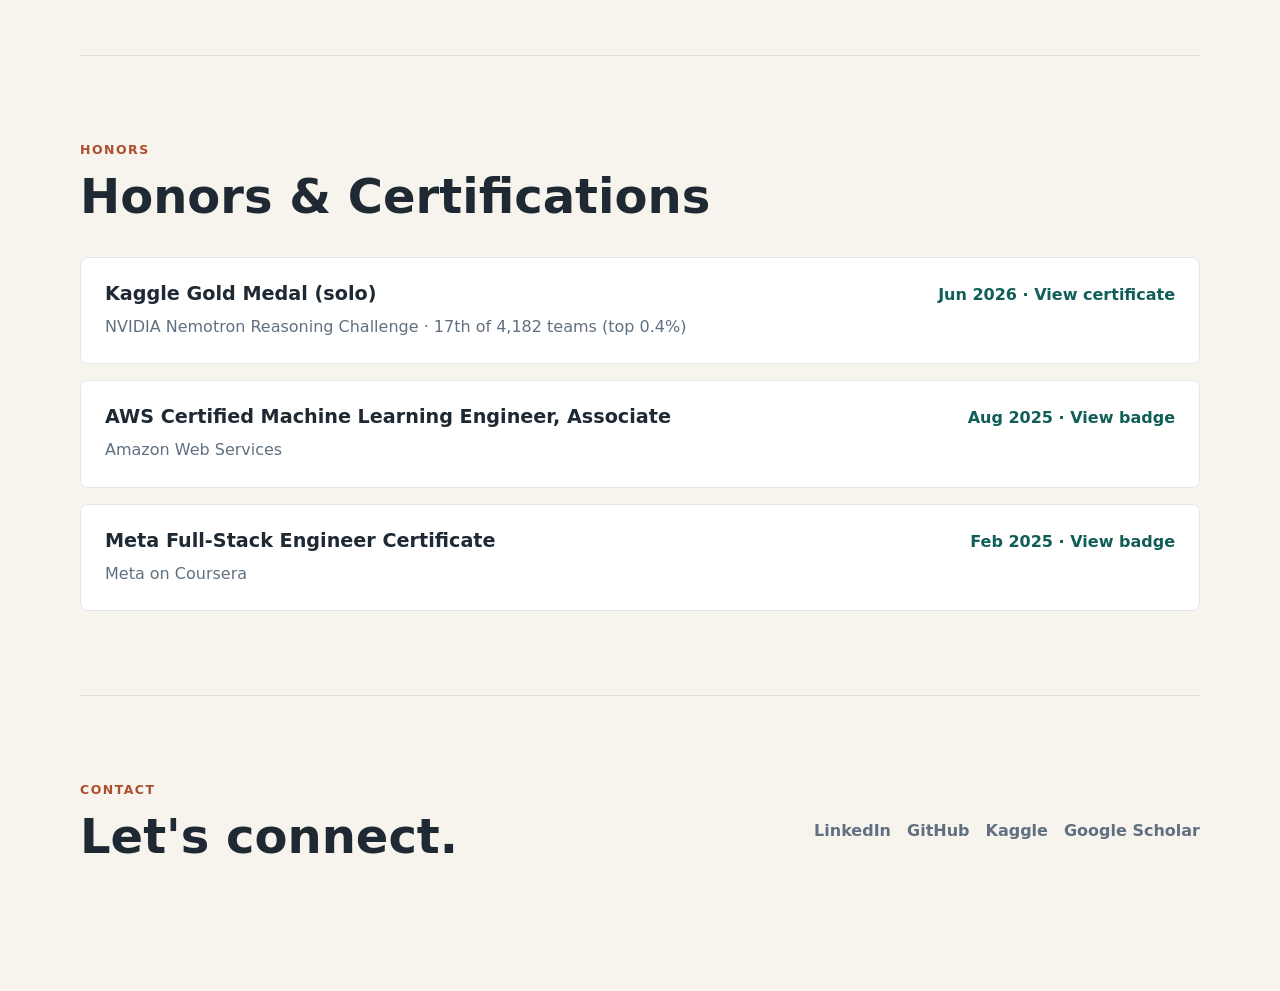
==== commit f99482bb: "fix(site): align timeline bars on month starts so end and start dates meet" ====
--- a/index.html
+++ b/index.html
@@ -464,8 +464,10 @@
         var PX = 20, AXIS_W = 200, CENTER = AXIS_W / 2, BAR = 8, LANE = 12, OFFSET = 26, GAP = 22;
         function month(str) { var p = str.split("-"); return +p[0] * 12 + (+p[1] - 1); }
         var from = month(g.dataset.from), to = month(g.dataset.to), now = month(g.dataset.now);
-        var H = (to - from + 1) * PX;
-        function yAt(m) { return (to + 1 - m) * PX; }
+        // Dates are month starts: a bar runs from the start of its first month to the start of its
+        // end month, so an entry ending in May sits flush with entries starting in May.
+        var H = (to - from) * PX;
+        function yAt(m) { return (to - m) * PX; }
         var mq = window.matchMedia("(min-width: 821px)");
 
         function reset() {
@@ -506,8 +508,10 @@
             });
             var prevBottom = -Infinity;
             cards.forEach(function (c) {
-              var barTop = yAt(c.b + 1) + (c.trimTop ? PX / 2 + 1 : 0);
-              var barBottom = yAt(c.a) - (c.trimBottom ? PX / 2 + 1 : 0);
+              var barTop = yAt(c.b) + (c.trimTop ? 1 : 0);
+              var barBottom = yAt(c.a) - (c.trimBottom ? 1 : 0);
+              // each card sits level with the start of its bar, pushed down only to avoid
+              // overlapping the previous card; a same-colored L links it back to the bar
               var ys = barBottom, top = Math.max(ys - 12, prevBottom + GAP);
               c.el.style.top = top + "px";
               prevBottom = top + c.el.offsetHeight;
@@ -518,7 +522,7 @@
               bar.style.left = x + "px"; bar.style.top = barTop + "px";
               bar.style.height = (barBottom - barTop) + "px"; bar.style.background = color;
               if (c.b > now) {
-                var solid = barBottom - barTop - (c.b - now) * PX;
+                var solid = barBottom - barTop - (yAt(now) - yAt(c.b));
                 bar.style.background = "linear-gradient(to top, " + color + " " + solid + "px, transparent 100%)";
               }
               axis.appendChild(bar);
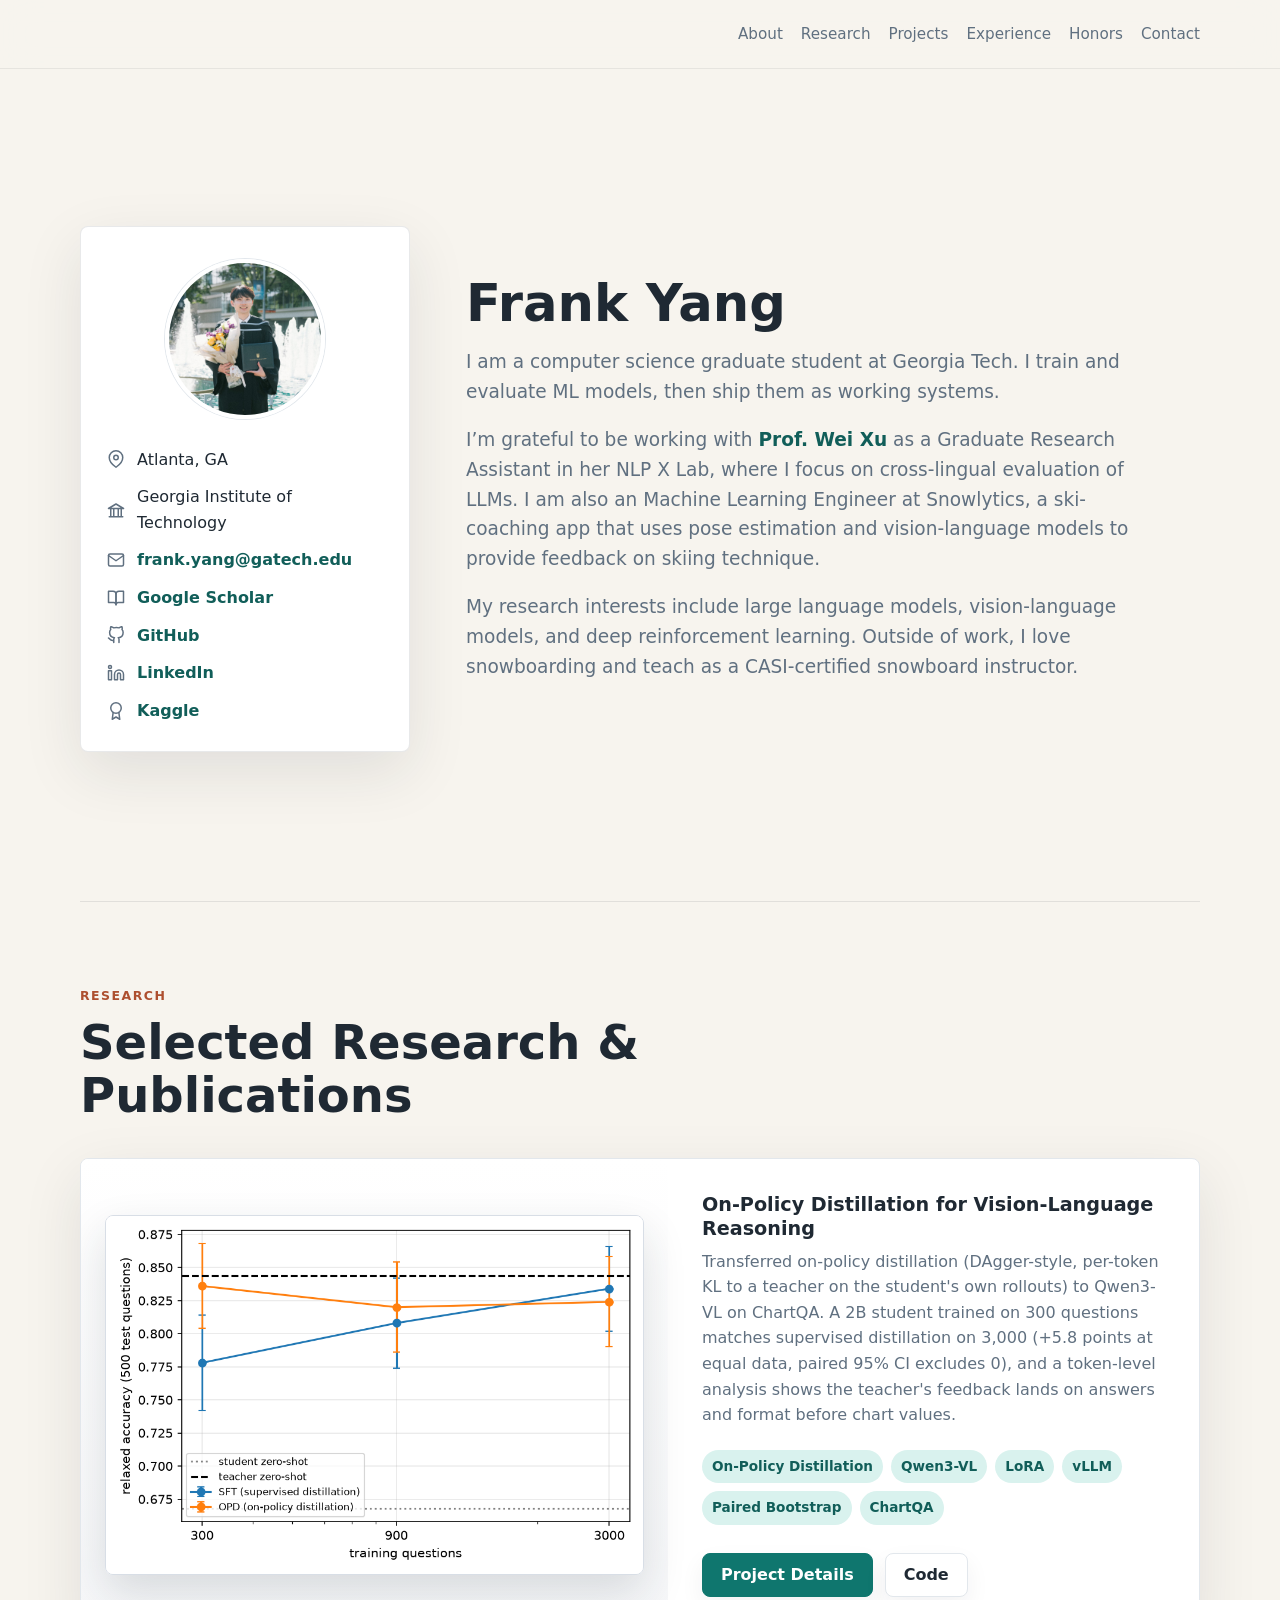
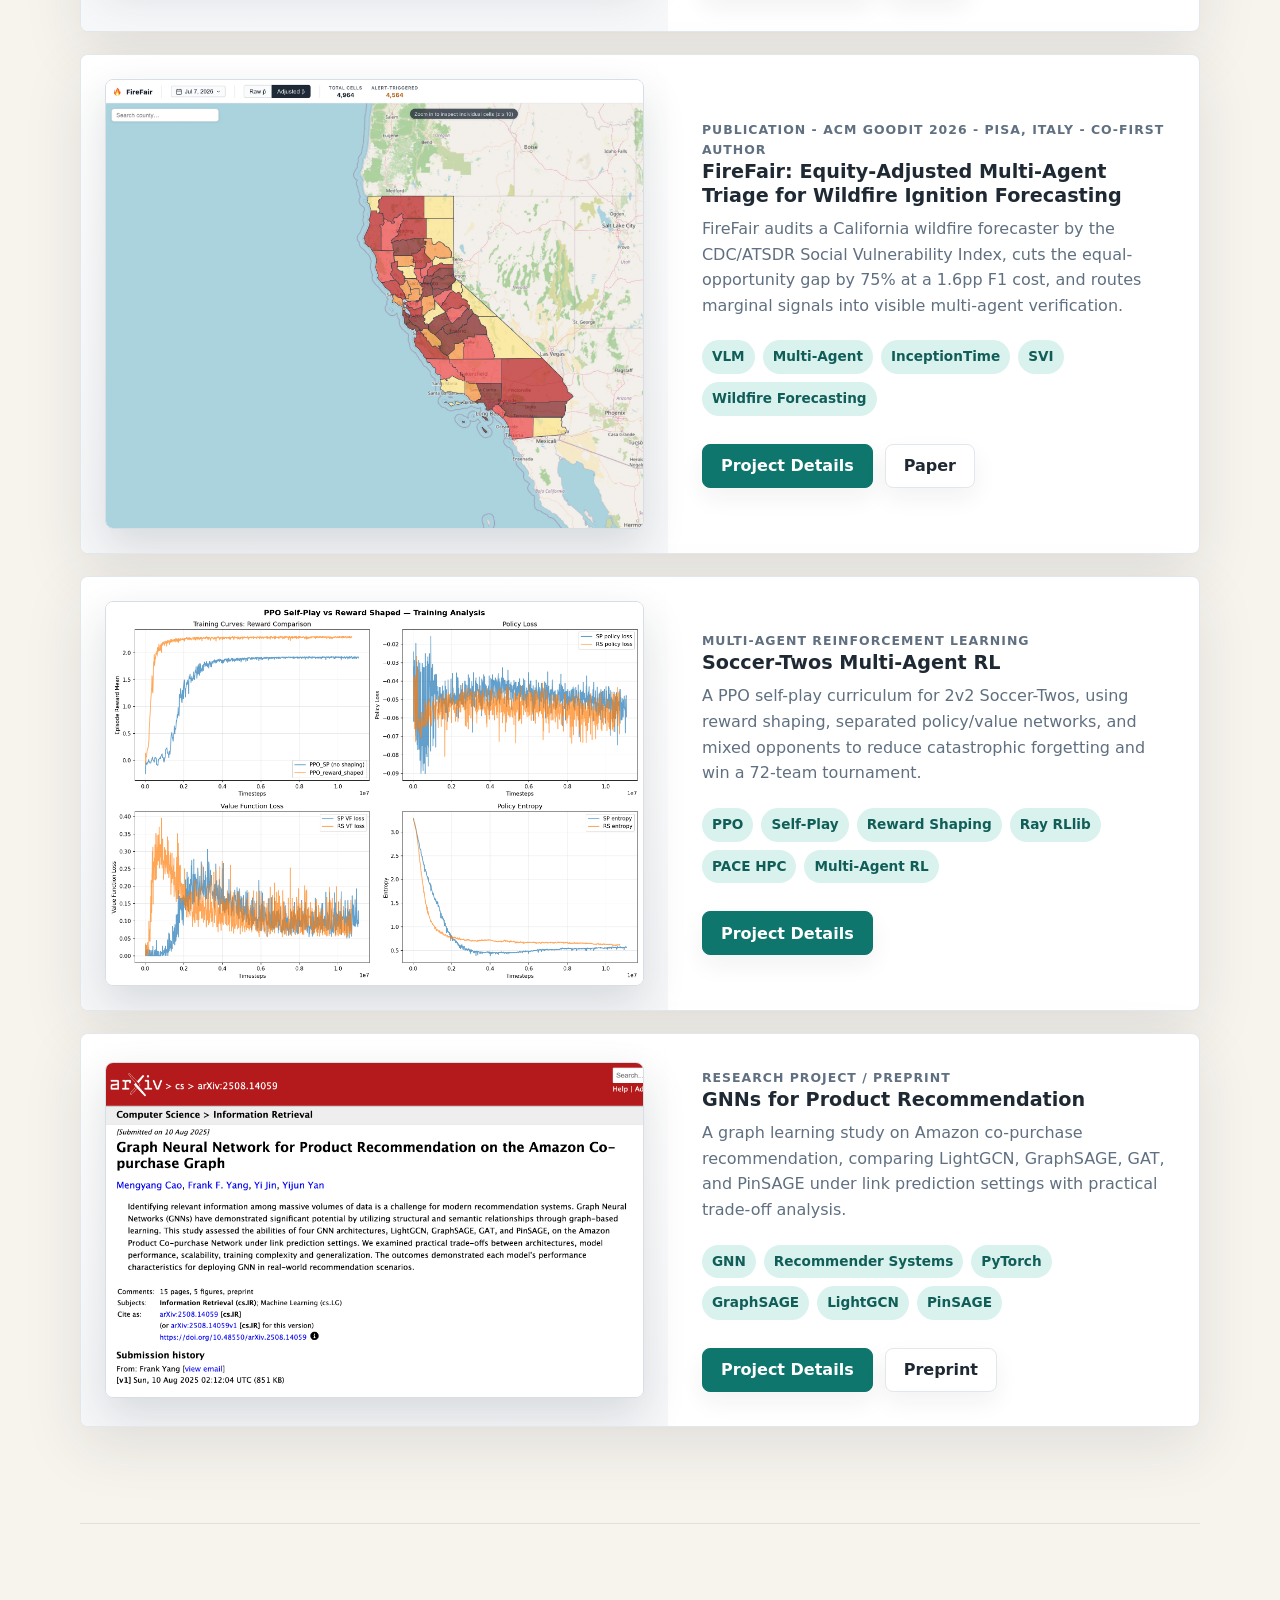
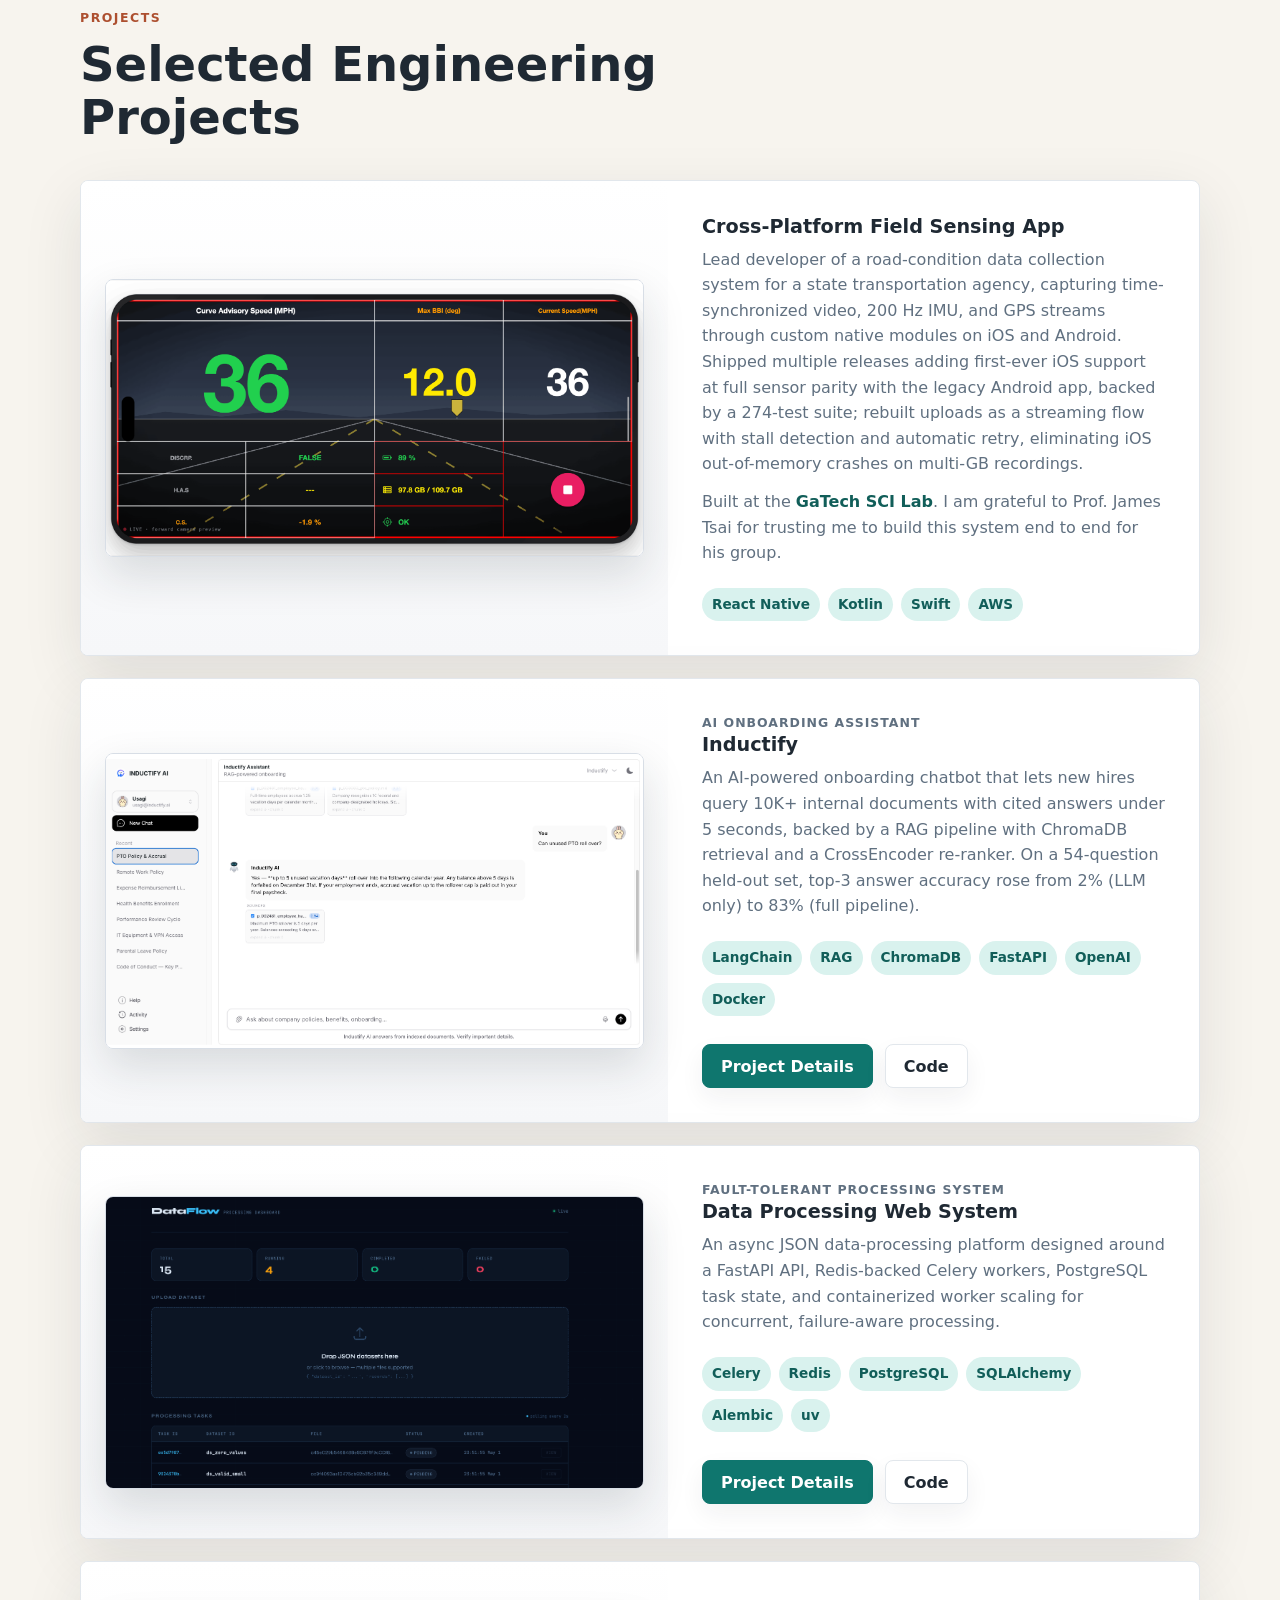
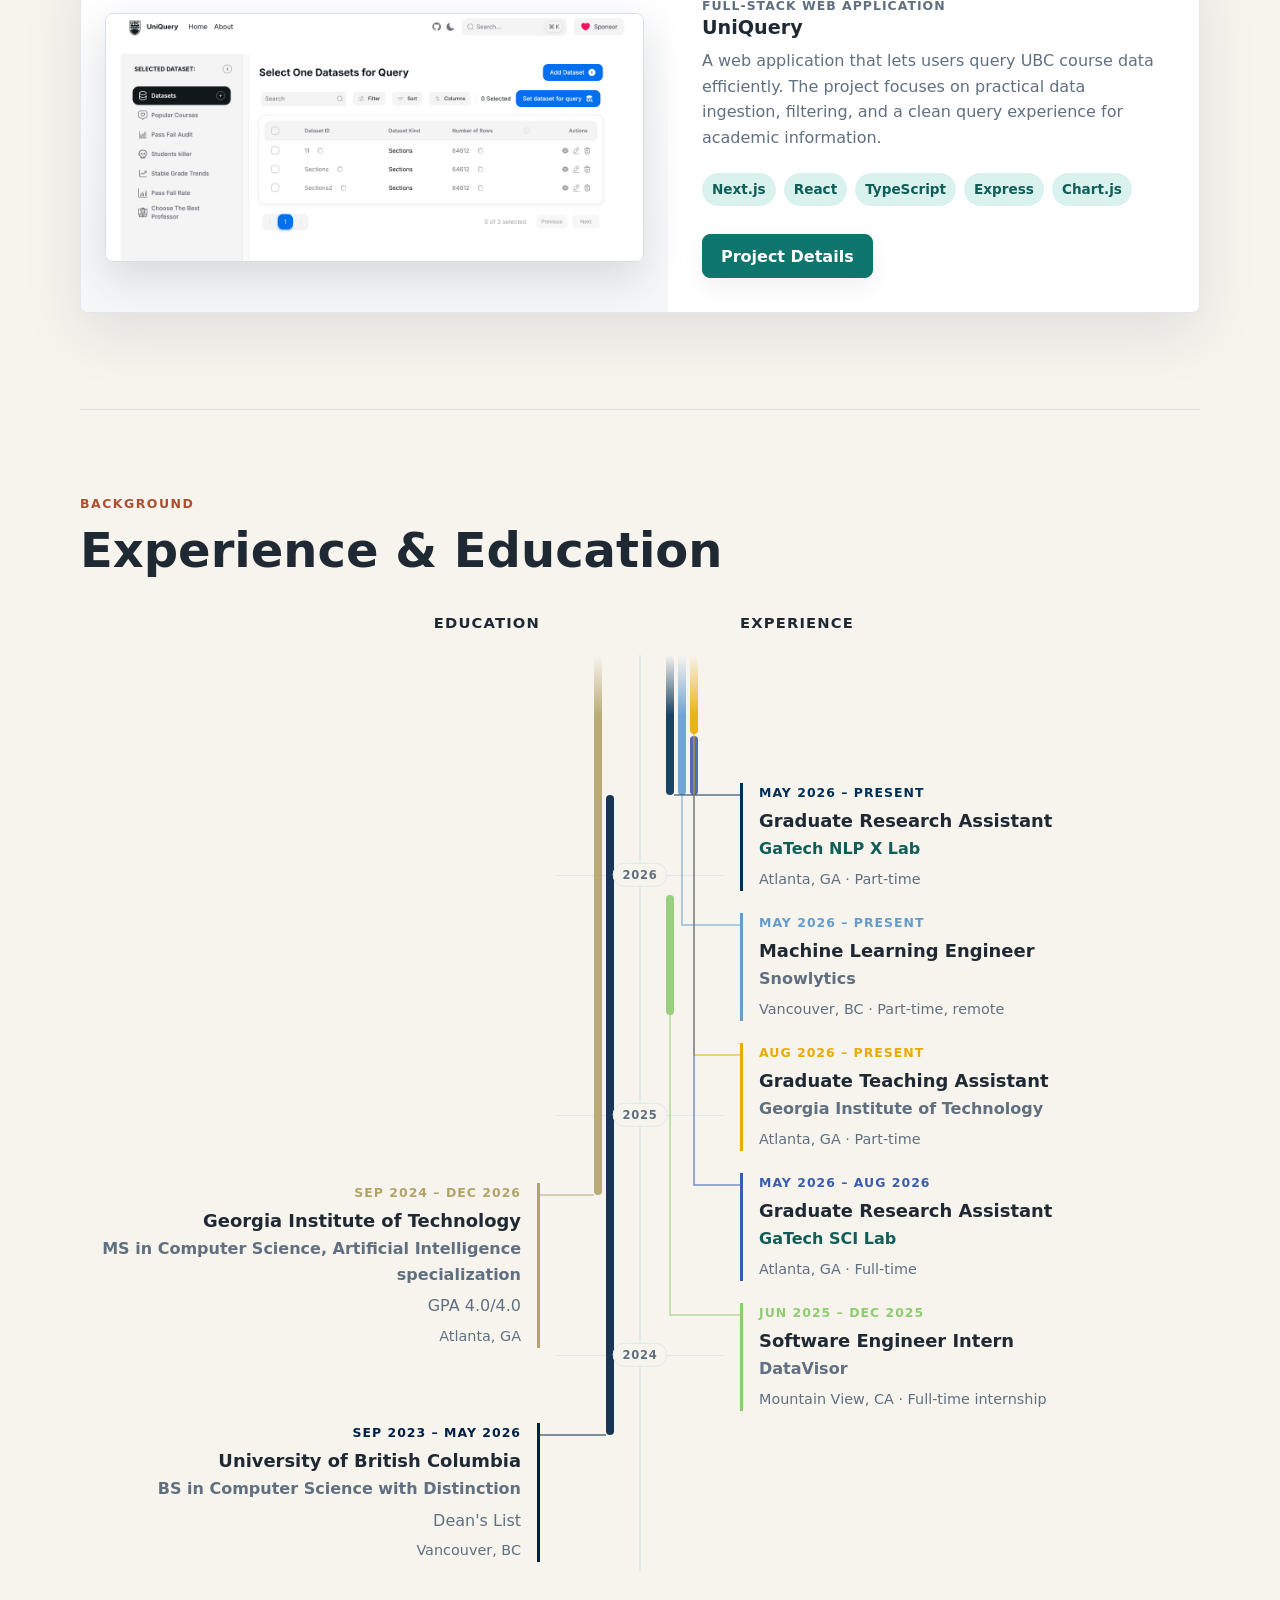
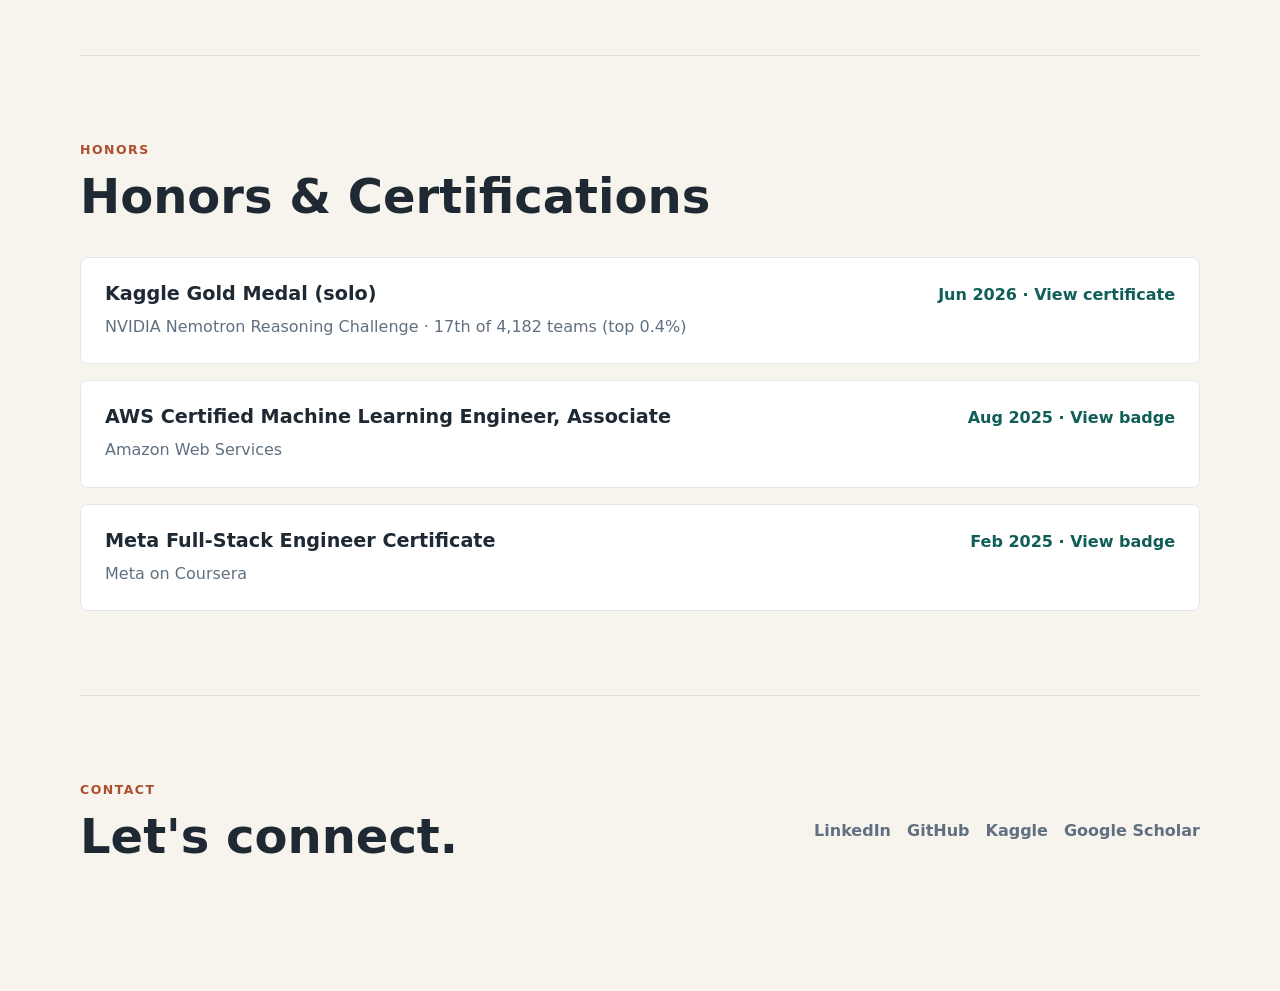
==== commit cf34e060: "Update job title to 'Machine Learning Engineer'" ====
--- a/index.html
+++ b/index.html
@@ -41,7 +41,7 @@
             I&rsquo;m grateful to be working with
             <a href="https://cocoxu.github.io/">Prof. Wei Xu</a> as a Graduate
             Research Assistant in her NLP X Lab, where I focus on cross-lingual
-            evaluation of LLMs. I am also an AI/ML engineer at Snowlytics, a
+            evaluation of LLMs. I am also an Machine Learning Engineer at Snowlytics, a
             ski-coaching app that uses pose estimation and vision-language
             models to provide feedback on skiing technique.
           </p>
@@ -386,7 +386,7 @@
           </article>
           <article class="g-card" data-from="2026-05" data-to="present" style="--c: var(--c-snowlytics)">
             <span class="tl-date">May 2026 &ndash; Present</span>
-            <h4>AI/ML Engineer</h4>
+            <h4>Machine Learning Engineer</h4>
             <p class="tl-role">Snowlytics</p>
             <p class="g-meta">Vancouver, BC &middot; Part-time, remote</p>
           </article>
